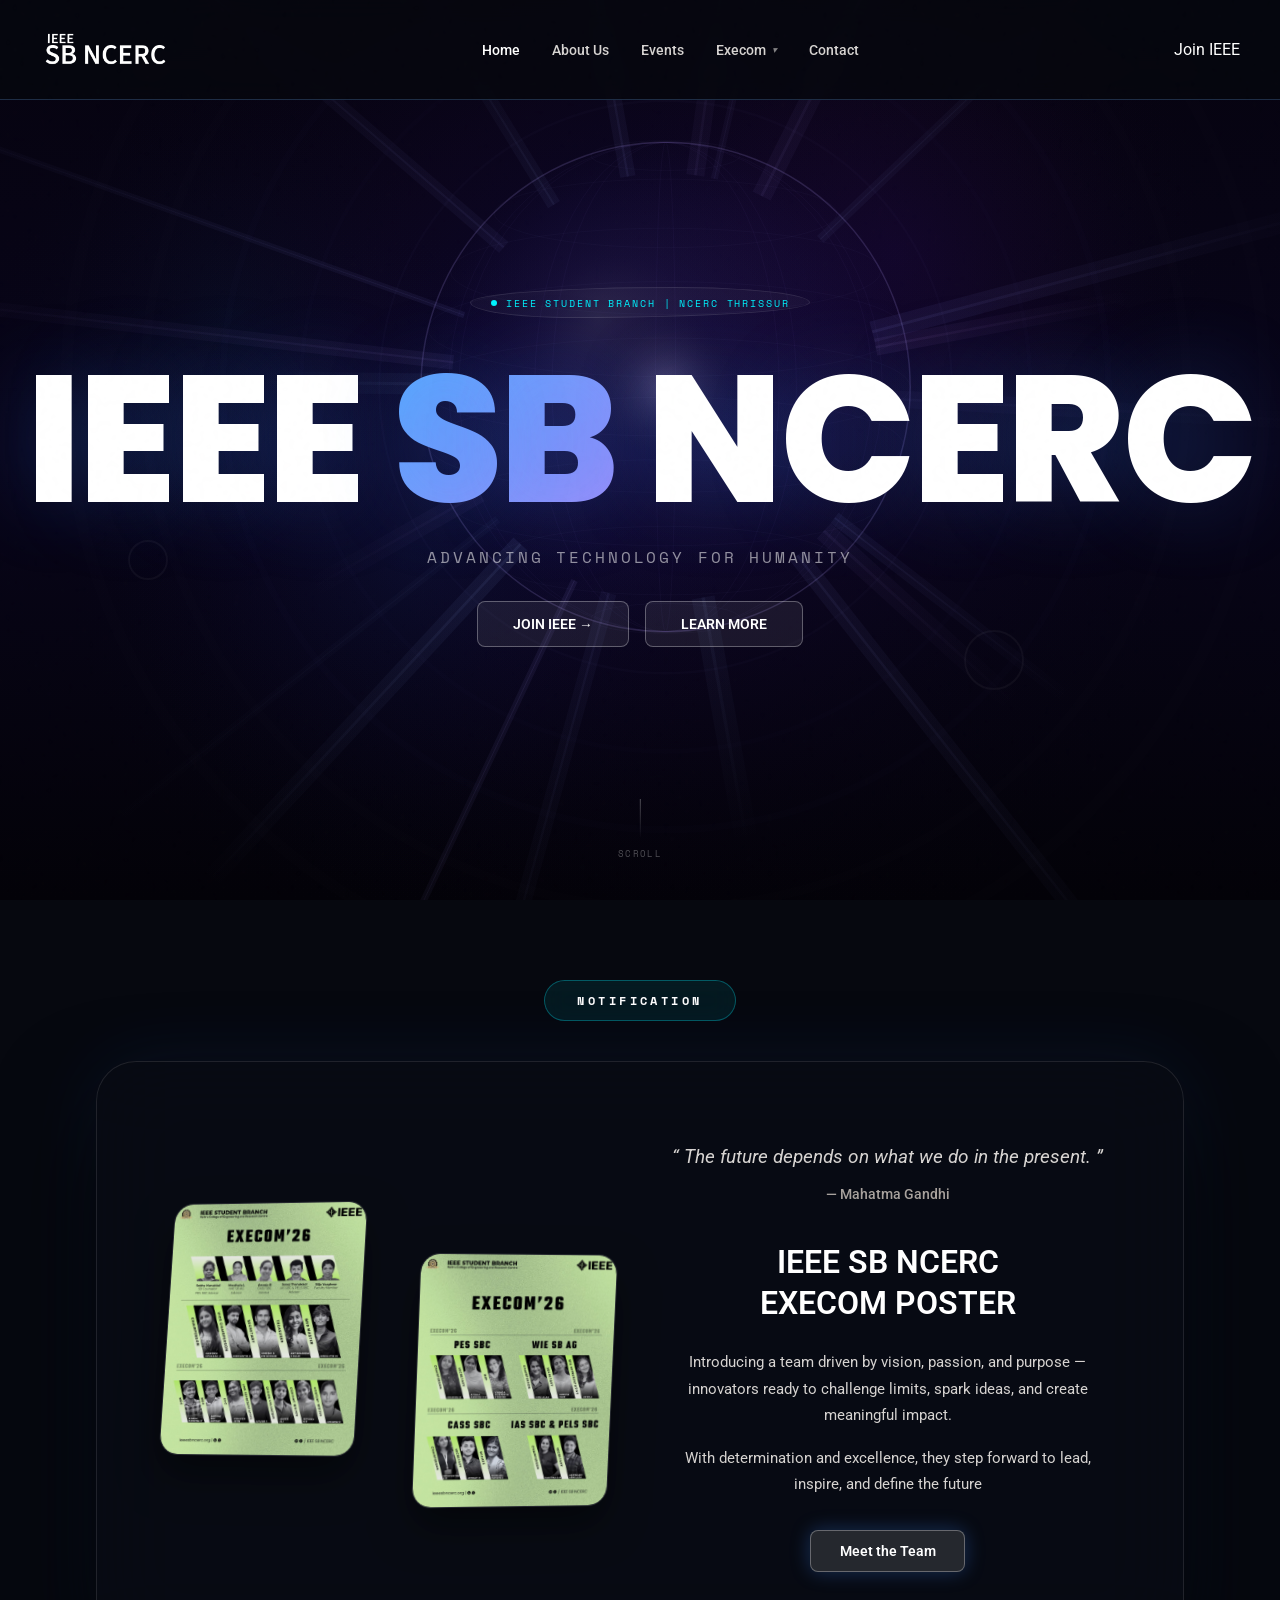
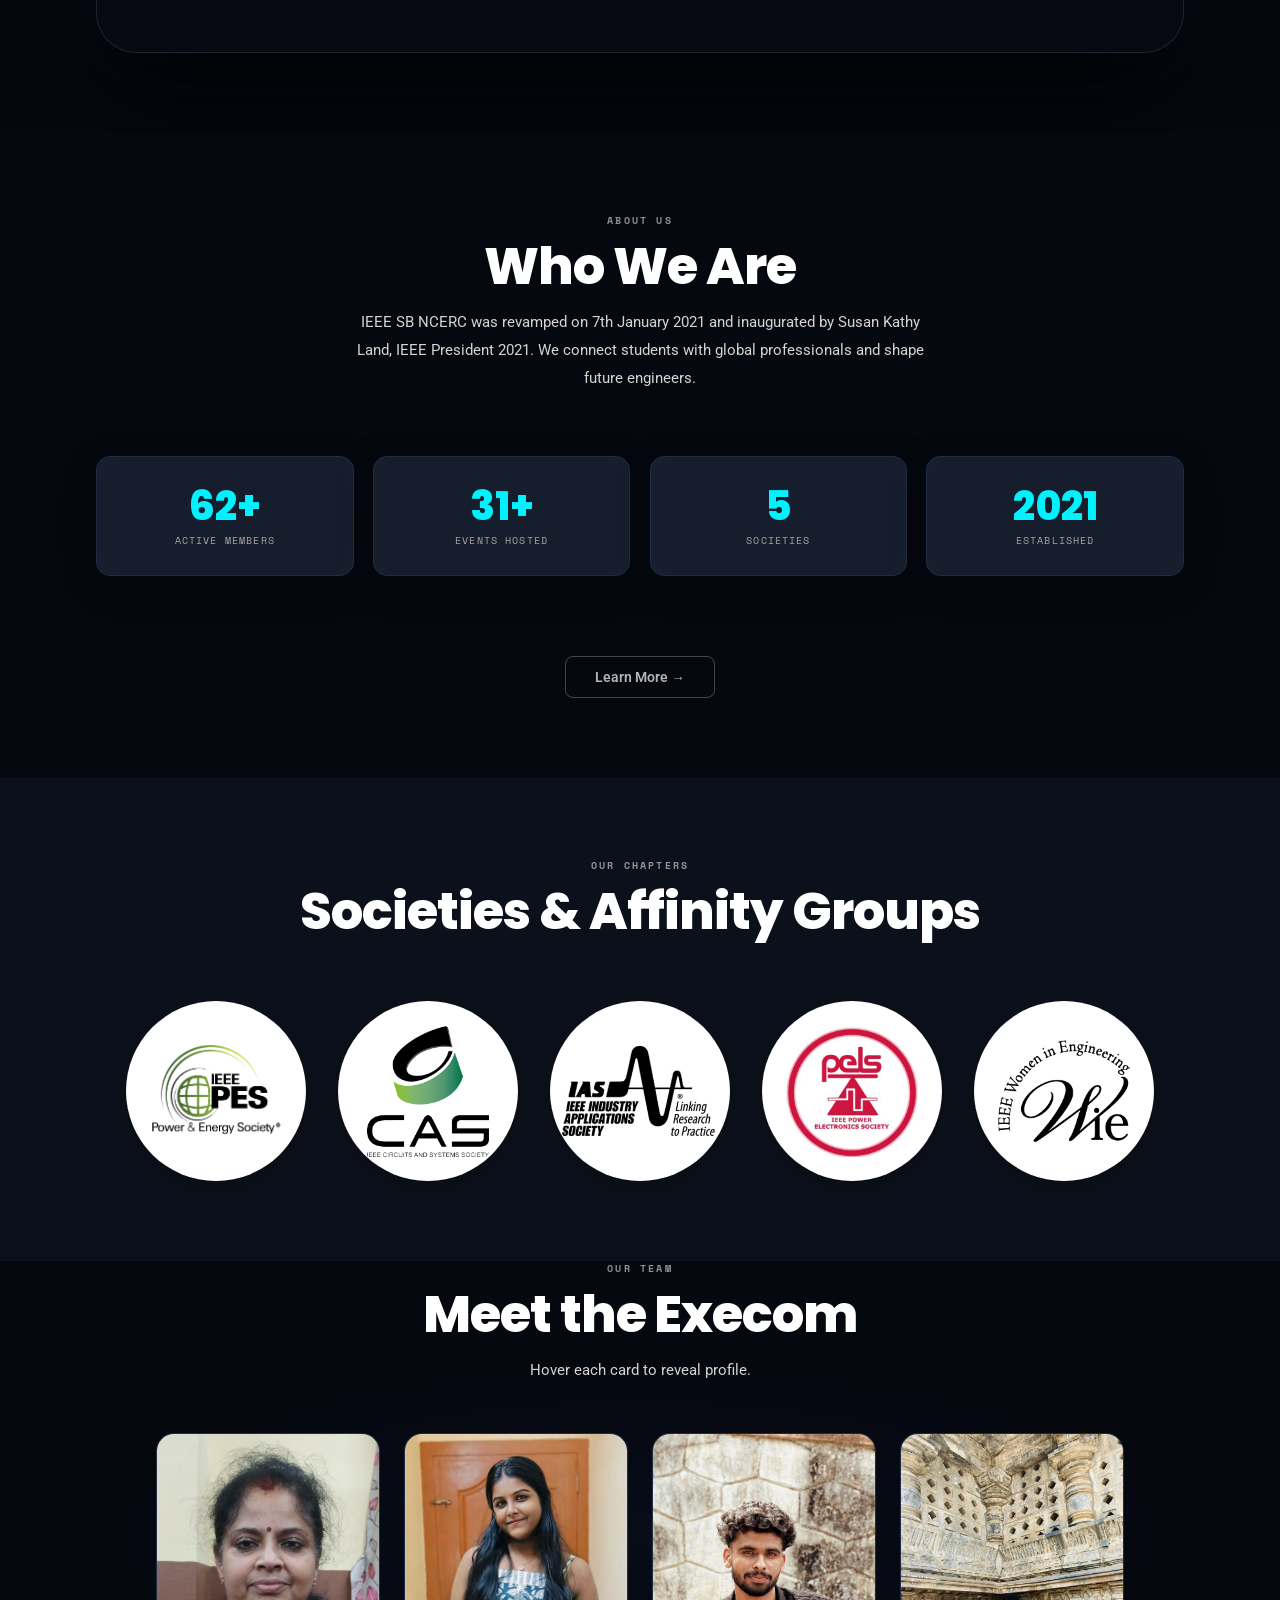
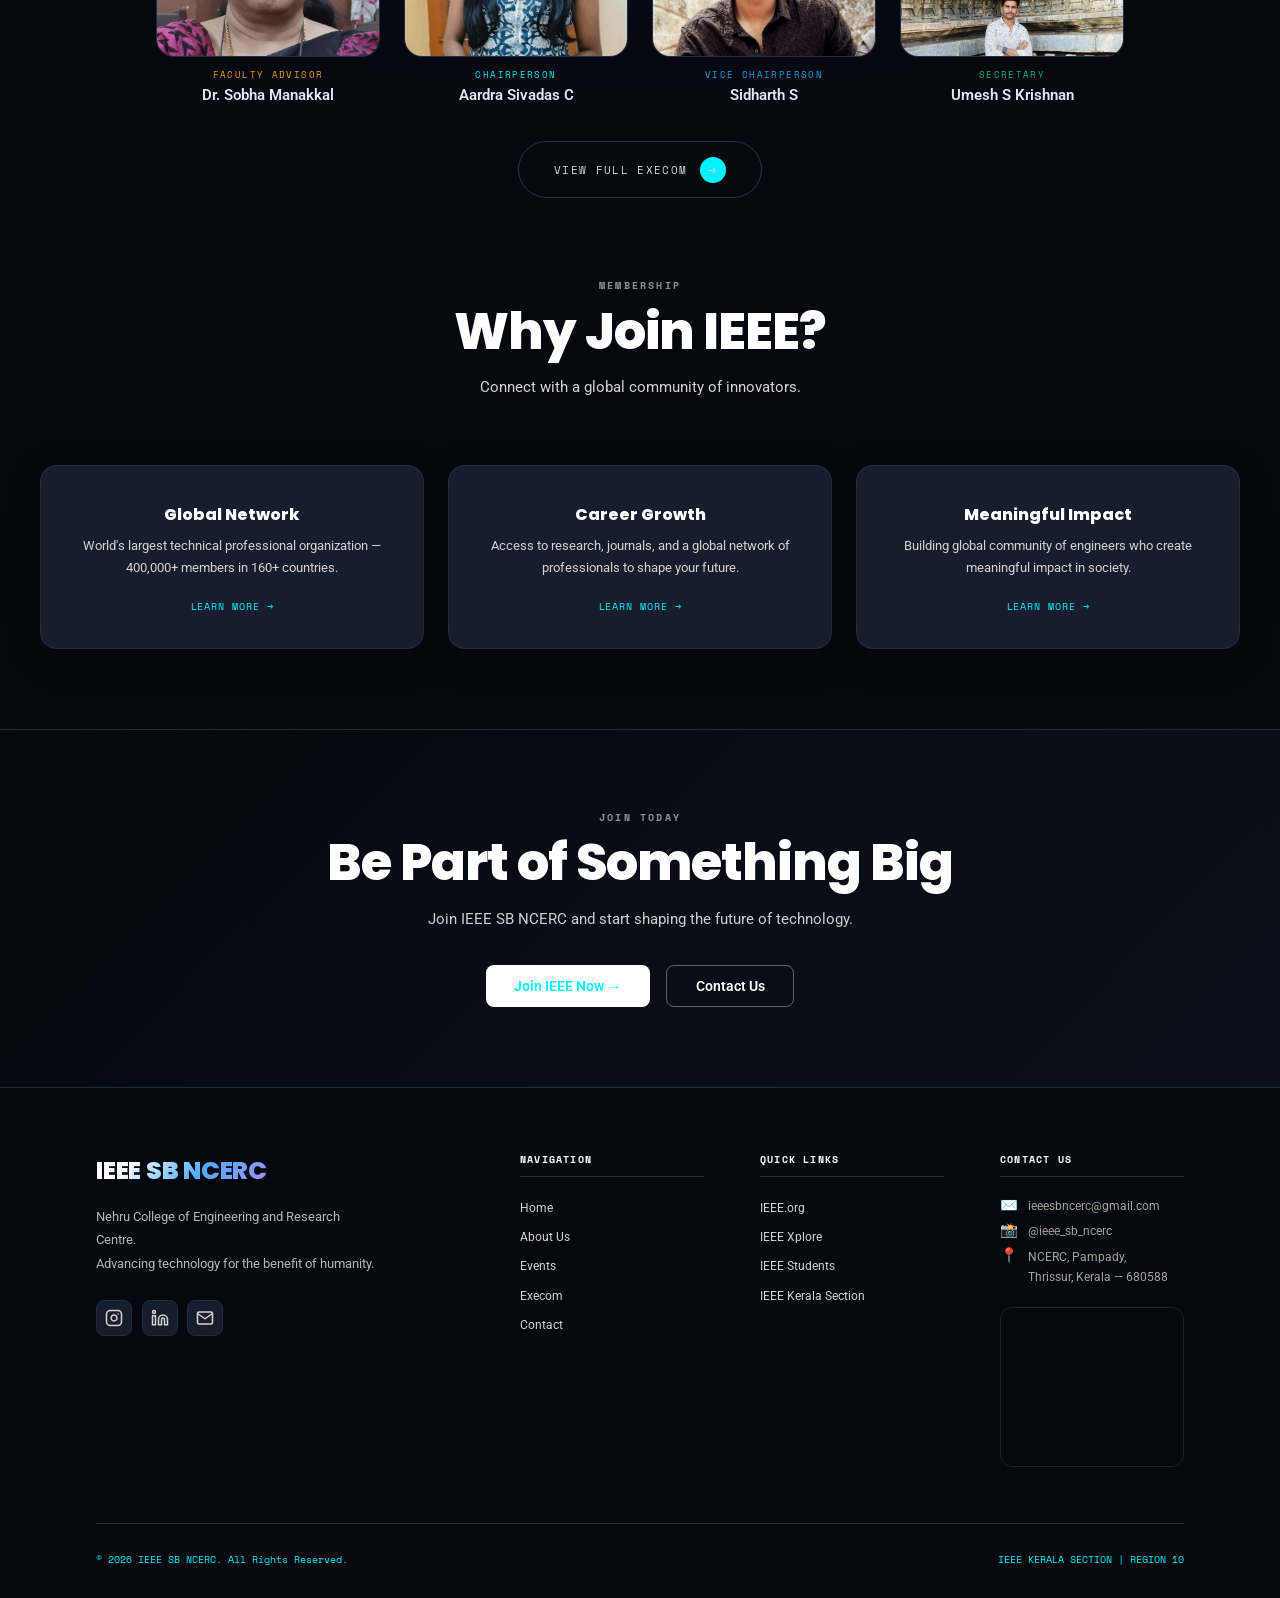
==== index.html @ 56ddaae1 "Add map to all page footers; increase hero title size on mobile" ====
<!DOCTYPE html>
<html lang="en">
<head>
  <meta charset="UTF-8"/>
  <meta name="viewport" content="width=device-width, initial-scale=1.0"/>
  <title>IEEE SB NCERC</title>
  <link rel="stylesheet" href="css/style.css"/>
  <style>
    #page-loader { display:none !important; }
    .mobile-menu { display:none; flex-direction:column; }
    .mobile-menu.open { display:flex !important; }


    .hero-main-title { font-family:var(--display); font-weight:800; font-size:clamp(6rem,14vw,12rem); line-height:1; color:#fff; letter-spacing:-0.02em; margin:0; text-shadow:0 0 80px rgba(59,130,246,0.25); white-space: nowrap; }
    .hero-main-title .sb-highlight { background:linear-gradient(135deg,#4facfe,#a78bfa); -webkit-background-clip:text; -webkit-text-fill-color:transparent; background-clip:text; }
    .hero-tagline { font-family:var(--mono); font-size:clamp(0.7rem,2vw,1rem); letter-spacing:0.18em; text-transform:uppercase; color:rgba(255,255,255,0.55); margin-top:1rem; }
    .hero-cta { display:flex; gap:1rem; margin-top:2rem; flex-wrap:wrap; justify-content:center; }
    .btn-hero-box { font-family:var(--sans); font-size:0.85rem; font-weight:600; padding:0.85rem 2.2rem; border-radius:8px; border:1.5px solid rgba(255,255,255,0.3); background:rgba(255,255,255,0.07); color:#fff; cursor:pointer; transition:all 0.25s; backdrop-filter:blur(8px); text-decoration:none; display:inline-flex; align-items:center; gap:0.5rem; }
    .btn-hero-box:hover { background:rgba(255,255,255,0.15); border-color:rgba(255,255,255,0.6); transform:translateY(-2px); box-shadow:0 8px 25px rgba(0,0,0,0.3); }
    .btn-hero-box.primary { border-color:rgba(59,130,246,0.5); background:rgba(59,130,246,0.12); }
    .btn-hero-box.primary:hover { background:rgba(59,130,246,0.25); border-color:rgba(59,130,246,0.8); }

    /* NEWS TICKER */
    .news-ticker-wrap { background:rgba(6,8,15,0.97); border-top:1px solid var(--border); border-bottom:1px solid var(--border); overflow:hidden; position:relative; z-index:10; }
    .news-ticker-inner { display:flex; align-items:stretch; }
    .news-label { flex-shrink:0; background:var(--accent); color:#fff; font-family:var(--mono); font-size:0.6rem; font-weight:700; letter-spacing:0.15em; text-transform:uppercase; padding:0.7rem 1.2rem; display:flex; align-items:center; gap:0.4rem; white-space:nowrap; z-index:2; }
    .news-label-dot { width:6px; height:6px; background:#fff; border-radius:50%; animation:blinkDot 1s infinite; }
    @keyframes blinkDot { 0%,100%{opacity:1} 50%{opacity:0.2} }
    .news-track-wrap { flex:1; overflow:hidden; position:relative; }
    .news-track-wrap::before,.news-track-wrap::after { content:''; position:absolute; top:0; bottom:0; width:60px; z-index:2; pointer-events:none; }
    .news-track-wrap::before { left:0; background:linear-gradient(to right,rgba(6,8,15,0.97),transparent); }
    .news-track-wrap::after  { right:0; background:linear-gradient(to left,rgba(6,8,15,0.97),transparent); }
    .news-track { display:flex; white-space:nowrap; animation:newsTicker 28s linear infinite; }
    .news-track:hover { animation-play-state:paused; }
    @keyframes newsTicker { 0%{transform:translateX(0)} 100%{transform:translateX(-50%)} }
    .news-item { display:inline-flex; align-items:center; gap:0.6rem; padding:0.65rem 2.5rem; font-family:var(--mono); font-size:0.68rem; letter-spacing:0.1em; color:var(--text2); white-space:nowrap; cursor:default; transition:color 0.2s; }
    .news-item:hover { color:#fff; }
    .news-item .ni-dot { width:6px; height:6px; border-radius:50%; flex-shrink:0; }
    .news-sep { color:var(--accent); padding:0 1.5rem; font-size:0.8rem; }

    /* ABOUT STATS ONLY */
    .home-wrap { max-width:1200px; margin:0 auto; text-align:center; }
    .home-wrap .section-label { justify-content:center; }
    .home-wrap .section-label::before { display:none; }
    .home-wrap .section-sub { margin:0 auto 1rem; }

    .about-stat-grid { display:grid; grid-template-columns:repeat(4,1fr); gap:1.2rem; margin-top:2.5rem; }
    .about-stat { padding:1.8rem 1.2rem; background:var(--surface); border:1px solid var(--border); border-radius:14px; text-align:center; transition:all 0.35s cubic-bezier(.34,1.56,.64,1); position:relative; overflow:hidden; }
    .about-stat::before { content:''; position:absolute; inset:0; background:radial-gradient(circle at 50% 50%,rgba(59,130,246,0.1),transparent 70%); opacity:0; transition:opacity 0.3s; }
    .about-stat:hover::before { opacity:1; }
    .about-stat:hover { transform:translateY(-6px); border-color:rgba(96,165,250,0.5); box-shadow:0 12px 35px rgba(59,130,246,0.15); }
    .about-stat .num { font-family:var(--display); font-weight:800; font-size:2.5rem; color:var(--accent); display:block; line-height:1; }
    .about-stat .lbl { font-family:var(--mono); font-size:0.6rem; letter-spacing:0.12em; text-transform:uppercase; color:var(--muted); margin-top:0.4rem; display:block; }
    .about-stat:hover .num { color:#4facfe; }

    /* ── MEMBER CARD GRID (From team.html) ── */
    .member-grid-4 {
      display: grid;
      grid-template-columns: repeat(4, 1fr);
      gap: 1.5rem;
      max-width: 1000px;
      margin: 3rem auto 2rem;
      padding: 0 1rem;
    }
    .member-card {
      display: flex;
      flex-direction: column;
      align-items: center;
      text-align: center;
      cursor: pointer;
      transition: transform 0.3s ease;
    }
    .member-card:hover { transform: translateY(-6px); }
    .member-photo {
      width: 100%;
      aspect-ratio: 1 / 1;
      overflow: hidden;
      border-radius: 18px;
      border: 1px solid var(--border);
      background: var(--surface);
      transition: border-color 0.3s, box-shadow 0.3s;
    }
    .member-card:hover .member-photo {
      border-color: rgba(59,130,246,0.5);
      box-shadow: 0 8px 30px rgba(59,130,246,0.12);
    }
    .member-photo img {
      width: 100%;
      height: 100%;
      object-fit: cover;
      object-position: center top;
      display: block;
      transition: transform 0.5s ease, filter 0.4s;
      filter: grayscale(10%);
    }
    .member-card:hover .member-photo img {
      transform: scale(1.06);
      filter: grayscale(0%);
    }
    .member-info {
      padding: 0.7rem 0.2rem 0.3rem;
      width: 100%;
    }
    .member-role {
      font-family: var(--mono);
      font-size: 0.58rem;
      text-transform: uppercase;
      letter-spacing: 0.15em;
      color: var(--accent);
      display: block;
      margin-bottom: 0.3rem;
    }
    .member-name {
      font-family: var(--sans);
      font-weight: 600;
      font-size: 0.92rem;
      color: #e2e8f0;
      margin: 0;
      line-height: 1.3;
    }

    /* EXECOM VIEW MORE */
    .btn-view-execom{display:inline-flex;align-items:center;gap:.8rem;font-family:var(--mono);font-size:.7rem;letter-spacing:.12em;text-transform:uppercase;padding:.9rem 2.2rem;background:transparent;color:var(--text2);border:1.5px solid var(--border2);border-radius:50px;transition:all .3s;text-decoration:none;}
    .btn-view-execom:hover{border-color:var(--accent);color:var(--text);background:rgba(59,130,246,.05);}
    .btn-arrow{width:26px;height:26px;border-radius:50%;background:var(--accent);display:flex;align-items:center;justify-content:center;font-size:.82rem;transition:transform .3s;}
    .btn-view-execom:hover .btn-arrow{transform:translateX(4px);}

    /* WHY JOIN */
    .why-section{padding:5rem 2rem;background:var(--bg);}
    .why-grid{display:grid;grid-template-columns:repeat(3,1fr);gap:1.5rem;margin-top:2.5rem;}
    .why-card{position:relative;padding:2.2rem 1.8rem;border-radius:16px;border:1px solid var(--border);background:var(--surface);cursor:pointer;overflow:hidden;text-align:center;transition:all .35s cubic-bezier(.34,1.56,.64,1);text-decoration:none;display:flex;flex-direction:column;align-items:center;}
    .why-card:hover{transform:translateY(-8px);border-color:var(--accent);box-shadow:0 20px 50px rgba(0,0,0,.3);}
    .why-icon{font-size:2.6rem;margin-bottom:1rem;display:block;}
    .why-title{font-family:var(--display);font-weight:800;font-size:1rem;color:var(--text);margin-bottom:.5rem;}
    .why-desc{font-size:.8rem;color:var(--text2);line-height:1.75;}
    .why-arrow{margin-top:1.2rem;font-family:var(--mono);font-size:.6rem;letter-spacing:.1em;text-transform:uppercase;color:var(--accent);display:flex;align-items:center;gap:.4rem;transition:gap .2s;}
    .why-card:hover .why-arrow{gap:.8rem;}

    /* FOOTER CONTACT */
    .footer-contact-row { display:flex; align-items:center; gap:0.6rem; font-size:0.78rem; color:var(--muted); margin-bottom:0.5rem; }
    .footer-contact-row a { color:var(--muted); text-decoration:none; transition:color 0.2s; }
    .footer-contact-row a:hover { color:var(--accent); }
    .footer-contact-icon { font-size:0.9rem; flex-shrink:0; }

    /* MOBILE */
    @media(max-width:1100px){ .member-grid-4{grid-template-columns:repeat(4,1fr);} .why-grid{grid-template-columns:1fr 1fr;} .about-stat-grid{grid-template-columns:repeat(2,1fr);} }
    @media(max-width:768px){
      .about-stat-grid{grid-template-columns:1fr 1fr !important;gap:0.8rem !important;}
      .about-stat .num{font-size:2rem !important;}
      .member-grid-4{grid-template-columns:repeat(2,1fr) !important;gap:.8rem !important;}
      .execom-home-section{padding:3rem 1rem !important;}
      .why-grid{grid-template-columns:1fr !important;}
      .why-section{padding:3rem 1rem !important;}
      .section{padding:3rem 1rem !important;}
      .societies-wrapper{grid-template-columns:repeat(2,1fr) !important;gap:0.8rem !important;}
      .hero-inner{width:100% !important; padding-left:1rem !important; padding-right:1rem !important;}
      .hero-main-title{font-size:22vw !important; white-space: nowrap !important; line-height:1 !important; letter-spacing:-0.03em !important;}
      .hero-tagline{font-size:clamp(0.9rem,4vw,1.2rem) !important; letter-spacing:0.15em !important; margin-top:1.5rem !important; text-align:center !important;}
      .hero-cta{flex-direction:row !important; flex-wrap:wrap !important; justify-content:center !important; width:100% !important; gap:1rem !important;}
      .btn-hero-box{width:auto !important; max-width:none !important; flex:1 1 140px; justify-content:center !important;}
      .footer-top{grid-template-columns:1fr !important;gap:2rem !important;}
    }
    @media(max-width:480px){ .about-stat .num{font-size:1.8rem !important;} .section-title{font-size:1.6rem !important;} .society-abbr-big{font-size:1.6rem !important;} }

    /* STUNNING NOTIFICATION ANIMATIONS */
    @keyframes notification-glow {
      0%, 100% {
        box-shadow: 0 0 15px rgba(0, 242, 254, 0.2);
        border-color: rgba(0, 242, 254, 0.3);
        transform: scale(1);
      }
      50% {
        box-shadow: 0 0 35px rgba(0, 242, 254, 0.5), 0 0 50px rgba(6, 182, 212, 0.3);
        border-color: rgba(0, 242, 254, 0.8);
        transform: scale(1.03);
      }
    }
    .stunning-notification-badge {
      display: inline-flex;
      align-items: center;
      gap: 0.8rem;
      padding: 0.7rem 2rem;
      background: rgba(0, 242, 254, 0.08);
      backdrop-filter: blur(12px);
      -webkit-backdrop-filter: blur(12px);
      border: 1px solid rgba(0, 242, 254, 0.3);
      border-radius: 50px;
      font-family: var(--mono);
      font-size: 0.72rem;
      font-weight: 700;
      letter-spacing: 0.3em;
      text-transform: uppercase;
      color: #fff;
      margin-bottom: 2.5rem;
      position: relative;
      cursor: default;
    }
    .live-dot {
      width: 10px;
      height: 10px;
      background: var(--accent);
      border-radius: 50%;
      box-shadow: 0 0 15px var(--accent);
      position: relative;
    }
    .live-dot::after {
      content: '';
      position: absolute;
      inset: -5px;
      border-radius: 50%;
      border: 1.5px solid var(--accent);
    }
    @keyframes pulse-ring {
      0% { transform: scale(0.5); opacity: 1; }
      100% { transform: scale(3); opacity: 0; }
    }
  </style>
</head>
<body id="home-body">
<div id="page-content" class="page-transition-fade">

<div class="light-leak leak-1"></div>
<div class="light-leak leak-2"></div>

<nav id="navbar">
  <a href="index.html" class="nav-brand">
    <img src="./images/ieee-logo.png" onerror="this.style.display='none';this.nextElementSibling.style.display='flex';" class="nav-logo-img" alt="IEEE SB NCERC"/>
    <span style="display:none;align-items:center;gap:0.6rem;"><div class="nav-brand-dot"></div>IEEE SB NCERC</span>
  </a>
  <ul class="nav-links">
    <li><a href="index.html" class="active">Home</a></li>
    <li><a href="about.html">About Us</a></li>
    <li><a href="events.html">Events</a></li>
    <li class="dropdown">
      <a href="team.html" class="dropbtn">Execom <i>▾</i></a>
      <ul class="dropdown-content">
        <li><a href="team.html">Present (2026)</a></li>
        <li><a href="past-execom.html">Past (2025)</a></li>
      </ul>
    </li>
    <li><a href="contact.html">Contact</a></li>
  </ul>
  <a href="https://bit.ly/IEEEMEMBERSHIP2026" target="_blank" class="btn-join-nav">Join IEEE</a>
  <div class="hamburger"><span></span><span></span><span></span></div>
</nav>
<div class="mobile-menu">
  <a href="index.html" class="active">Home</a>
  <a href="about.html">About Us</a>
  <a href="events.html">Events</a>
  <div class="mobile-execom-toggle" id="mobileExecomToggle">
    <span>Execom</span>
    <span class="mobile-execom-arrow">▾</span>
  </div>
  <div class="mobile-execom-sub" id="mobileExecomSub">
    <a href="team.html">Present (2026)</a>
    <a href="past-execom.html">Past (2025)</a>
  </div>
  <a href="contact.html">Contact</a>
</div>
<div class="mobile-backdrop"></div>

<!-- HERO -->
<section id="hero">
  <canvas id="hero-canvas"></canvas>
  
  <!-- Floating Wonderland Decorations -->
  <div class="hero-decoration ring" style="top: 60%; left: 10%; animation-delay: -2s;"></div>
  <div class="hero-decoration ring" style="top: 70%; right: 20%; animation-delay: -1s; width: 60px; height: 60px;"></div>

  <div class="hero-inner">
    <div class="hero-badge reveal-stagger">
      <div class="hero-badge-dot"></div>IEEE Student Branch | NCERC Thrissur
    </div>
    <h1 class="hero-main-title reveal-stagger" style="transition-delay: 0.1s;">IEEE <span class="sb-highlight">SB</span> NCERC</h1>
    <p class="hero-tagline reveal-stagger" style="transition-delay: 0.2s;">Advancing Technology for Humanity</p>
    <div class="hero-cta reveal-stagger" style="transition-delay: 0.3s;">
      <a href="https://bit.ly/IEEEMEMBERSHIP2026" target="_blank" class="btn-hero-box magnetic">JOIN IEEE →</a>
      <a href="about.html" class="btn-hero-box magnetic">LEARN MORE</a>
    </div>
  </div>
  <div class="hero-scroll"><div class="scroll-line"></div>SCROLL</div>
</section>



<!-- EXECOM 2026 STUNNING NOTIFICATION BOX -->
<section id="announcement-section" class="section section-dark">
  <div class="intro-glow"></div>
  <div class="home-wrap">
    
    <div style="display:flex; justify-content:center; width:100%;">
      <div class="stunning-notification-badge reveal-scale">
        <span>Notification</span>
      </div>
    </div>
    <div class="stunning-box glass-card-wonder reveal-scale">
      <div class="box-grid">
        <div class="box-posters reveal-stagger">
          <div class="poster-stack">
            <div class="poster-card p1">
              <img src="images/execom1.jpeg" alt="Core EXECOM 2026" loading="eager" decoding="async">
            </div>
            <div class="poster-card p2">
              <img src="images/execom2.jpeg" alt="Societies EXECOM 2026" loading="eager" decoding="async">
            </div>
          </div>
        </div>
        
        <div class="box-content reveal-stagger">
          <div class="quote-area">
            <p class="quote-txt">“ The future depends on what we do in the present. ”</p>
            <p class="quote-by">— Mahatma Gandhi</p>
          </div>
          <div class="text-area">
            <h2 class="box-title">IEEE SB NCERC <br><span>EXECOM POSTER</span></h2>
            <p class="box-p">Introducing a team driven by vision, passion, and purpose — innovators ready to challenge limits, spark ideas, and create meaningful impact.</p>
            <p class="box-p" style="margin-top: 1rem;">With determination and excellence, they step forward to lead, inspire, and define the future</p>
          </div>
          <div style="margin-top: 2rem;">
            <a href="team.html" class="btn btn-primary magnetic">Meet the Team</a>
          </div>
        </div>
      </div>
    </div>

  </div>
</section>

<!-- ABOUT — stats only -->
<section class="section section-dark">
  <div class="home-wrap">
    <div class="section-label reveal-stagger">About Us</div>
    <h2 class="section-title reveal-stagger">Who We Are</h2>
    <p class="section-sub reveal-stagger">IEEE SB NCERC was revamped on 7th January 2021 and inaugurated by Susan Kathy Land, IEEE President 2021. We connect students with global professionals and shape future engineers.</p>
    
    <!-- Asymmetric Statistics Grid -->
    <div class="about-stat-grid reveal-stagger" style="margin-top: 4rem;">
      <div class="about-stat glass-card-wonder"><span class="num" data-count="100" data-suffix="+">0</span><span class="lbl">Active Members</span></div>
      <div class="about-stat glass-card-wonder offset-y-md"><span class="num" data-count="50" data-suffix="+">0</span><span class="lbl">Events Hosted</span></div>
      <div class="about-stat glass-card-wonder"><span class="num" data-count="5">0</span><span class="lbl">Societies</span></div>
      <div class="about-stat glass-card-wonder offset-y-md"><span class="num">2021</span><span class="lbl">Established</span></div>
    </div>
    <div style="margin-top:5rem;" class="reveal-stagger"><a href="about.html" class="btn btn-outline">Learn More →</a></div>
  </div>
</section>

<!-- SOCIETIES -->
<section class="section section-mid">
  <div class="home-wrap">
    <div class="section-label reveal-stagger">Our Chapters</div>
    <h2 class="section-title reveal-stagger">Societies &amp; Affinity Groups</h2>
    
    <!-- Circular Society Showcase -->
    <div class="societies-circle-grid reveal-stagger" style="margin-top:4rem;">
      <div class="society-circle-item magnetic">
        <div class="society-circle-card" onclick="transitToEvents(event, 'pes')">
          <img src="./images/ieee-pes-logo.png" alt="PES Logo" class="society-circle-img" loading="eager">
        </div>
      </div>
      <div class="society-circle-item magnetic">
        <div class="society-circle-card" onclick="transitToEvents(event, 'cass')">
          <img src="./images/CAS-Logo-Color.png" alt="CASS Logo" class="society-circle-img" loading="eager">
        </div>
      </div>
      <div class="society-circle-item magnetic">
        <div class="society-circle-card" onclick="transitToEvents(event, 'ias')">
          <img src="images/ias -new-logo.jpeg" alt="IAS Logo" class="society-circle-img" style="filter: invert(1); mix-blend-mode: multiply; transform: scale(1.2);" loading="eager">
        </div>
      </div>
      <div class="society-circle-item magnetic">
        <div class="society-circle-card" onclick="transitToEvents(event, 'pels')">
          <img src="./images/pels-logo.jpeg" alt="PELS Logo" class="society-circle-img">
        </div>
      </div>
      <div class="society-circle-item magnetic">
        <div class="society-circle-card" onclick="transitToEvents(event, 'wie')">
          <img src="./images/WIE_K_logo_72.png" alt="WIE Logo" class="society-circle-img">
        </div>
      </div>
    </div>
  </div>
</section>

<!-- ✅ NO STATS SECTION (200+/50+/10+ removed) -->

<!-- EXECOM -->
<div class="execom-home-section">
  <div class="home-wrap">
    <div class="section-label">Our Team</div>
    <h2 class="section-title">Meet the Execom</h2>
    <p class="section-sub" style="margin-bottom:0;">Hover each card to reveal profile.</p>
    <div class="member-grid-4 reveal-scale">
      <div class="member-card">
        <div class="member-photo"><img src="images/past-2025/Shobha Mam.jpg" alt="Dr. Sobha Manakkal" loading="eager" decoding="async"></div>
        <div class="member-info"><span class="member-role" style="color:var(--gold);">Faculty Advisor</span><p class="member-name">Dr. Sobha Manakkal</p></div>
      </div>
      <div class="member-card">
        <div class="member-photo"><img src="images/AARDRA SIVADAS C.jpg" alt="Aardra Sivadas C" loading="eager" decoding="async"></div>
        <div class="member-info"><span class="member-role" style="color:#00f2fe;">Chairperson</span><p class="member-name">Aardra Sivadas C</p></div>
      </div>
      <div class="member-card">
        <div class="member-photo"><img src="images/sidtharth.jpeg" alt="Sidharth S" loading="eager" decoding="async"></div>
        <div class="member-info"><span class="member-role" style="color:#0ea5e9;">Vice Chairperson</span><p class="member-name">Sidharth S</p></div>
      </div>
      <div class="member-card">
        <div class="member-photo"><img src="images/UMESH S KRISHNAN.jpg" alt="Umesh S Krishnan" loading="eager" decoding="async"></div>
        <div class="member-info"><span class="member-role" style="color:#10b981;">Secretary</span><p class="member-name">Umesh S Krishnan</p></div>
      </div>
    </div>
    <div class="execom-view-more">
      <a href="team.html" class="btn-view-execom magnetic">View Full Execom <span class="btn-arrow">→</span></a>
    </div>
  </div>
</div>

<!-- WHY JOIN -->
<div class="why-section">
  <div class="home-wrap">
    <div class="section-label reveal-stagger">Membership</div>
    <h2 class="section-title reveal-stagger">Why Join IEEE?</h2>
    <p class="section-sub reveal-stagger">Connect with a global community of innovators.</p>
    
    <div class="why-grid reveal-stagger" style="margin-top:4rem; grid-template-columns: repeat(3, 1fr);">
      <a href="about.html#why" class="why-card glass-card-wonder"><div class="why-title">Global Network</div><div class="why-desc">World's largest technical professional organization — 400,000+ members in 160+ countries.</div><div class="why-arrow">Learn More <span>→</span></div></a>
      <a href="about.html#mission" class="why-card glass-card-wonder offset-y-md"><div class="why-title">Career Growth</div><div class="why-desc">Access to research, journals, and a global network of professionals to shape your future.</div><div class="why-arrow">Learn More <span>→</span></div></a>
      <a href="about.html#vision" class="why-card glass-card-wonder"><div class="why-title">Meaningful Impact</div><div class="why-desc">Building global community of engineers who create meaningful impact in society.</div><div class="why-arrow">Learn More <span>→</span></div></a>
    </div>
  </div>
</div>

<!-- CTA -->
<section class="section" style="background:linear-gradient(135deg, #06080f 0%, #0c101a 100%); border-top:1px solid var(--border); text-align:center;">
  <div class="home-wrap">
    <div class="section-label" style="color:rgba(255,255,255,.7);justify-content:center;">Join Today</div>
    <h2 class="section-title" style="color:#fff;">Be Part of Something Big</h2>
    <p class="section-sub" style="color:rgba(255,255,255,.8);">Join IEEE SB NCERC and start shaping the future of technology.</p>
    <div style="display:flex;gap:1rem;justify-content:center;flex-wrap:wrap;margin-top:2rem;">
      <a href="https://bit.ly/IEEEMEMBERSHIP2026" target="_blank" class="btn-join-primary">Join IEEE Now →</a>
      <a href="contact.html" class="btn-join-outline">Contact Us</a>
    </div>
  </div>
</section>

<!-- FOOTER -->
<footer>
  <div class="footer-inner">
    <div class="footer-top">
      <div>
        <div class="footer-brand">IEEE <span>SB</span> NCERC</div>
        <p class="footer-tagline">Nehru College of Engineering and Research Centre.<br>Advancing technology for the benefit of humanity.</p>
        <div class="footer-social">
          <a href="https://www.instagram.com/ieee_sb_ncerc?igsh=YThnZ294OHE1N3Fs" target="_blank" class="social-btn" aria-label="Instagram">
            <svg width="18" height="18" viewBox="0 0 24 24" fill="none" stroke="currentColor" stroke-width="2" stroke-linecap="round" stroke-linejoin="round"><rect x="2" y="2" width="20" height="20" rx="5" ry="5"></rect><path d="M16 11.37A4 4 0 1 1 12.63 8 4 4 0 0 1 16 11.37z"></path><line x1="17.5" y1="6.5" x2="17.51" y2="6.5"></line></svg>
          </a>
          <a href="https://www.linkedin.com/in/ieee-student-branch-ncerc-702a60202?utm_source=share_via&amp;utm_content=profile&amp;utm_medium=member_android" target="_blank" class="social-btn" aria-label="LinkedIn">
            <svg width="18" height="18" viewBox="0 0 24 24" fill="none" stroke="currentColor" stroke-width="2" stroke-linecap="round" stroke-linejoin="round"><path d="M16 8a6 6 0 0 1 6 6v7h-4v-7a2 2 0 0 0-2-2 2 2 0 0 0-2 2v7h-4v-7a6 6 0 0 1 6-6z"></path><rect x="2" y="9" width="4" height="12"></rect><circle cx="4" cy="4" r="2"></circle></svg>
          </a>
          <a href="mailto:ieeesbncerc@gmail.com" class="social-btn" aria-label="Email">
            <svg width="18" height="18" viewBox="0 0 24 24" fill="none" stroke="currentColor" stroke-width="2" stroke-linecap="round" stroke-linejoin="round"><path d="M4 4h16c1.1 0 2 .9 2 2v12c0 1.1-.9 2-2 2H4c-1.1 0-2-.9-2-2V6c0-1.1.9-2 2-2z"></path><polyline points="22,6 12,13 2,6"></polyline></svg>
          </a>
        </div>
      </div>
      <div class="footer-col"><h4>Navigation</h4><ul>
        <li><a href="index.html">Home</a></li>
        <li><a href="about.html">About Us</a></li>
        <li><a href="events.html">Events</a></li>
        <li><a href="team.html">Execom</a></li>
        <li><a href="contact.html">Contact</a></li>
      </ul></div>
      <div class="footer-col"><h4>Quick Links</h4><ul>
        <li><a href="https://ieee.org" target="_blank">IEEE.org</a></li>
        <li><a href="https://ieeexplore.ieee.org" target="_blank">IEEE Xplore</a></li>
        <li><a href="https://students.ieee.org" target="_blank">IEEE Students</a></li>
        <li><a href="https://ieeekerala.org" target="_blank">IEEE Kerala Section</a></li>
      </ul></div>
      <div class="footer-col">
        <h4>Contact Us</h4>
        <div class="footer-contact-row"><span class="footer-contact-icon">✉️</span><a href="mailto:ieeesbncerc@gmail.com">ieeesbncerc@gmail.com</a></div>
        <div class="footer-contact-row"><span class="footer-contact-icon">📸</span><a href="https://www.instagram.com/ieee_sb_ncerc?igsh=YThnZ294OHE1N3Fs" target="_blank">@ieee_sb_ncerc</a></div>
        <div class="footer-contact-row" style="align-items:flex-start;">
          <span class="footer-contact-icon">📍</span>
          <span style="font-size:0.75rem;line-height:1.7;color:var(--muted);">NCERC, Pampady,<br>Thrissur, Kerala — 680588</span>
        </div>
        <div style="margin-top: 1.2rem; width: 100%; height: 160px; border-radius: 12px; overflow: hidden; border: 1px solid rgba(255,255,255,0.1);">
          <iframe src="https://www.google.com/maps/embed?pb=!1m18!1m12!1m3!1d15682.482025143896!2d76.3862217!3d10.7424683!2m3!1f0!2f0!3f0!3m2!1i1024!2i768!4f13.1!3m3!1m2!1s0x3ba7c64bb7291a13%3A0xeab49dc0b6910636!2sNehru%20College%20of%20Engineering%20and%20Research%20Centre%20(NCERC)!5e0!3m2!1sen!2sin!4v1700688380000!5m2!1sen!2sin" width="100%" height="100%" style="border:0; filter: invert(90%) hue-rotate(180deg) brightness(85%);" allowfullscreen="" loading="eager" referrerpolicy="no-referrer-when-downgrade"></iframe>
        </div>
      </div>
    </div>
    <div class="footer-bottom">
      <span>© 2026 IEEE SB NCERC. All Rights Reserved.</span>
      <span>IEEE KERALA SECTION | REGION 10</span>
    </div>
  </div>
</footer>

</div> <!-- end page-content -->
<script src="js/hero-animation.js"></script>
<script src="js/script.js"></script>
<script>
  function transitToEvents(event, society) {
    const card = event.currentTarget;
    const content = document.getElementById('page-content');
    
    // Performant Lift and Glow
    card.classList.add('society-card-active', society);
    content.classList.add('active');
    
    setTimeout(() => {
      window.location.href = 'events.html?tab=' + society;
    }, 350);
  }
</script>
</body>
</html>
---- css/style.css ----
/* ============================================
   IEEE SB NCERC — Full Site Animated
   Dark premium theme — animations everywhere
   ============================================ */
@import url('https://fonts.googleapis.com/css2?family=Poppins:wght@400;600;700;800&family=Roboto:wght@300;400;500;700&family=Space+Mono:wght@400;700&display=swap');

:root {
  --bg:      #06080f;
  --bg2:     #0c101a;
  --bg3:     #121826;
  --surface: #161e2e;
  --border:  #1e2d45;
  --border2: #253550;
  --accent:  #00f2fe; /* Neon Cyan */
  --accent2: #4facfe;
  --gold:    #f59e0b;
  --green:   #10b981;
  --red:     #ef4444;
  --purple:  #ffffff; /* Pure White Glow */
  --cyan:    #00f2fe;
  --text:    #ffffff; 
  --text2:   #d6d3d1;
  --muted:   #a8a29e;
  --mono:    'Space Mono', monospace;
  --sans:    'Roboto', sans-serif;
  --display: 'Poppins', sans-serif;
  --radius:  12px;
  --nav-h:   66px;
  --ease-human: cubic-bezier(0.4, 0, 0.2, 1);
  --shadow:  0 4px 24px rgba(0,0,0,0.06);
  --shadow-lg: 0 12px 48px rgba(0,0,0,0.1);
}

*, *::before, *::after { box-sizing:border-box; margin:0; padding:0; }
html { scroll-behavior:smooth; }
body { background:var(--bg); color:var(--text); font-family:var(--sans); overflow-x:hidden;  }
a { text-decoration:none; color:inherit; }
img { display:block; max-width:100%; }
ul { list-style:none; }

/* Human touch: Subtle film grain texture & Atmospheric Light Leaks */
/* Optimized: Reduced filter complexity and disabled on mobile for performance */
body::after {
  content: "";
  position: fixed;
  inset: 0;
  width: 100%;
  height: 100%;
  background-image: url("data:image/svg+xml,%3Csvg viewBox='0 0 200 200' xmlns='http://www.w3.org/2000/svg'%3E%3Cfilter id='noiseFilter'%3E%3CfeTurbulence type='fractalNoise' baseFrequency='0.65' numOctaves='1' stitchTiles='stitch'/%3E%3C/filter%3E%3Crect width='100%25' height='100%25' filter='url(%23noiseFilter)'/%3E%3C/svg%3E");
  opacity: 0.01;
  pointer-events: none;
  z-index: 9999;
}
@media (max-width: 768px) {
  body::after { display: none; }
}

/* Atmospheric Glows (Wonderland Light Leaks) */
.light-leak {
  position: fixed;
  width: 60vw;
  height: 60vw;
  border-radius: 50%;
  filter: blur(120px);
  z-index: -1;
  pointer-events: none;
  opacity: 0.08;
  animation: floatLeak 20s infinite alternate;
}
.leak-1 { top: -20%; left: -10%; background: var(--accent); }
.leak-2 { bottom: -20%; right: -10%; background: var(--purple); animation-delay: -5s; }
@keyframes floatLeak {
  0% { transform: translate(0, 0) scale(1); }
  100% { transform: translate(10%, 10%) scale(1.1); }
}




/* Scrollbar */
::-webkit-scrollbar { width:4px; }
::-webkit-scrollbar-track { background:var(--bg); }
::-webkit-scrollbar-thumb { background:var(--accent2); border-radius:2px; }
::selection { background:var(--accent2); color:#fff; }

/* Page load animation */
.page-loader {
  position:fixed; inset:0; background:var(--bg); z-index:10000;
  display:flex; align-items:center; justify-content:center;
  transition:opacity 0.2s ease, visibility 0.2s;
}
.page-loader.hidden { opacity:0; visibility:hidden; pointer-events:none; }
.loader-text {
  font-family:var(--display); font-weight:800; font-size:2rem;
  color:#fff; letter-spacing:-0.03em;
}
.loader-text span { color:var(--accent); }
.loader-bar {
  position:absolute; bottom:0; left:0; height:3px;
  background:linear-gradient(90deg, var(--accent), var(--cyan));
  animation:loaderBar 1.2s ease forwards;
}
@keyframes loaderBar { from{width:0} to{width:100%} }

/* ── NAV ── */
#navbar {
  position:fixed; top:0; left:0; right:0; z-index:500;
  height:100px;
  display:flex; align-items:center; justify-content:space-between;
  padding:0 2.5rem;
  background:rgba(6,8,15,0.85);
  backdrop-filter:blur(12px); /* Reduced from 20px */
  -webkit-backdrop-filter:blur(12px);
  border-bottom:1px solid var(--border);
  transition:all 0.15s;
}
#navbar.scrolled { background:rgba(6,8,15,0.97); box-shadow:0 4px 30px rgba(0,0,0,0.5); height:80px; }
.nav-brand {
  font-family:var(--display); font-size:0.9rem; font-weight:800;
  color:#fff; letter-spacing:0.04em; display:flex; align-items:center; gap:0.6rem;
}
.nav-brand-dot { width:8px; height:8px; background:var(--accent); border-radius:50%; animation:pulse 2s infinite; flex-shrink:0; }
.nav-logo-img { height:85px; width:auto; max-width:100%; object-fit:contain; display:block; transition:height 0.15s; }
#navbar.scrolled .nav-logo-img { height:65px; }
@keyframes pulse { 0%,100%{opacity:1;transform:scale(1)} 50%{opacity:0.5;transform:scale(0.8)} }
.nav-links { display:flex; align-items:center; gap:2rem; }
.nav-links a {
  font-family:var(--sans); font-size:0.85rem; font-weight:500;
  color:var(--text2); position:relative; transition:color 0.2s; padding:0.2rem 0;
}
.nav-links a::after {
  content:''; position:absolute; bottom:-2px; left:0; width:0; height:2px;
  background:var(--accent); transition:width 0.3s;
}
.nav-links a:hover, .nav-links a.active { color:#fff; }
/* Asymmetric / Unique Layout Utilities */
.asymmetric-grid { display: grid; gap: 2rem; }
.offset-y-md { transform: translateY(30px); }
.offset-y-lg { transform: translateY(60px); }

.glass-card-wonder {
  background: rgba(255, 255, 255, 0.02);
  backdrop-filter: blur(16px);
  border: 1px solid rgba(255, 255, 255, 0.08);
  box-shadow: 
    0 10px 40px rgba(0,0,0,0.2),
    inset 0 0 20px rgba(255,255,255,0.02);
  transition: all 0.2s var(--ease-human);
  animation: gentleFloat 8s infinite ease-in-out;
}
.glass-card-wonder:hover {
  background: rgba(255, 255, 255, 0.04);
  border-color: rgba(0, 242, 254, 0.3);
  box-shadow: 
    0 20px 60px rgba(0, 242, 254, 0.15),
    inset 0 0 30px rgba(59,130,246,0.05);
  transform: translateY(-8px) !important;
  animation-play-state: paused;
}

@keyframes gentleFloat {
  0%, 100% { transform: translateY(0); }
  50% { transform: translateY(-10px); }
}


.reveal-stagger { opacity: 0; transform: translateY(40px); transition: all 0.4s var(--ease-human); }
.reveal-stagger.visible { opacity: 1; transform: translateY(0); }

.btn-join-nav:hover { background:var(--accent2); box-shadow:0 0 30px rgba(59,130,246,0.5); transform:translateY(-1px); }

/* ── DROPDOWN ── */
.nav-links li.dropdown { position:relative; }
.dropdown-content {
  display:none; position:absolute; top:100%; left:50%; transform:translateX(-50%);
  background:rgba(12,16,26,0.98); border:1px solid var(--border); border-radius:10px;
  min-width:180px; padding:0.6rem 0; z-index:1000; box-shadow:0 15px 40px rgba(0,0,0,0.6);
  backdrop-filter:blur(12px); margin-top:0.5rem;
}
.dropdown-content::before {
  content:''; position:absolute; top:-6px; left:50%; transform:translateX(-50%);
  border-left:6px solid transparent; border-right:6px solid transparent; border-bottom:6px solid var(--border);
}
.dropdown-content li { width:100%; }
.dropdown-content a {
  display:block; padding:0.7rem 1.2rem; font-size:0.78rem; font-weight:500;
  color:var(--text2) !important; transition:all 0.25s; border:none !important;
}
.dropdown-content a::after { display:none !important; }
.dropdown-content a:hover { background:rgba(255,255,255,0.06); color:#fff !important; padding-left:1.5rem; }
.dropdown:hover .dropdown-content { display:block; animation:navFadeUp 0.15s ease forwards; }
@keyframes navFadeUp { from{opacity:0;transform:translateX(-50%) translateY(10px)} to{opacity:1;transform:translateX(-50%) translateY(0)} }
.dropbtn { display:flex; align-items:center; gap:0.4rem; }
.dropbtn i { font-size:0.6rem; opacity:0.6; transition:transform 0.3s; }
.dropdown:hover .dropbtn i { transform:rotate(180deg); opacity:1; }
.hamburger { display:none; flex-direction:column; gap:5px; cursor:pointer; }
.hamburger span { display:block; width:22px; height:1.5px; background:var(--text2); transition:all 0.1s; }
.hamburger.open span:nth-child(1) { transform:translateY(6.5px) rotate(45deg); }
.hamburger.open span:nth-child(2) { opacity:0; }
.hamburger.open span:nth-child(3) { transform:translateY(-6.5px) rotate(-45deg); }
.mobile-menu {
  display:none;
  position:fixed;
  top:var(--nav-h);
  left:0;
  right:0;
  background:rgba(6,8,15,0.99);
  border-bottom:1px solid var(--border);
  padding:1.5rem 2rem 3rem;
  z-index:9999;
  flex-direction:column;
  gap:0;
  backdrop-filter:blur(24px);
  -webkit-backdrop-filter:blur(24px);
  max-height:calc(100vh - var(--nav-h));
  overflow-y:auto;
  -webkit-overflow-scrolling:touch;
  box-shadow:0 20px 60px rgba(0,0,0,0.8);
}
.mobile-menu.open { display:flex !important; }
.mobile-menu a {
  font-size:1rem;
  color:var(--text2);
  font-family:var(--sans);
  padding:1rem 0;
  border-bottom:1px solid var(--border);
  display:block;
  transition:color 0.2s, padding-left 0.2s;
}
.mobile-menu a:last-child { border-bottom:none; }
.mobile-menu a:hover, .mobile-menu a.active { color:#fff; padding-left:0.5rem; }

/* Mobile Execom Accordion */
.mobile-execom-toggle {
  font-size:1rem; color:var(--text2); font-family:var(--sans);
  padding:1rem 0; border-bottom:1px solid var(--border);
  display:flex; justify-content:space-between; align-items:center;
  cursor:pointer; transition:color 0.2s;
}
.mobile-execom-toggle:hover { color:#fff; }
.mobile-execom-toggle.open { color:#fff; }
.mobile-execom-arrow { font-size:0.75rem; transition:transform 0.1s; }
.mobile-execom-toggle.open .mobile-execom-arrow { transform:rotate(180deg); }
.mobile-execom-sub {
  display:none; flex-direction:column;
  background:rgba(255,255,255,0.03); border-bottom:1px solid var(--border);
}
.mobile-execom-sub.open { display:flex; }
.mobile-execom-sub a {
  padding:0.7rem 0 0.7rem 1.2rem !important; font-size:0.9rem !important;
  border-bottom:1px solid rgba(255,255,255,0.05) !important;
  color:var(--muted) !important;
}
.mobile-execom-sub a:last-child { border-bottom:none !important; }
.mobile-execom-sub a:hover { color:#fff !important; padding-left:1.6rem !important; }

/* Backdrop — blocks all page interaction when menu is open */
.mobile-backdrop {
  display:none;
  position:fixed;
  inset:0;
  top:var(--nav-h);
  background:rgba(0,0,0,0.6);
  z-index:9998;
  backdrop-filter:blur(4px);
  -webkit-backdrop-filter:blur(4px);
}
.mobile-backdrop.open { display:block; }

/* ── HERO ── */
#hero {
  min-height:100vh; display:flex; align-items:center; justify-content:center;
  position:relative; overflow:hidden; text-align:center;
  background:var(--bg);
}
#hero-canvas { position:absolute; inset:0; width:100%; height:100%; z-index:0; }
.hero-inner {
  position:relative; z-index:1;
  padding:calc(var(--nav-h) + 3rem) 2rem 5rem;
  display:flex; flex-direction:column; align-items:center;
}
.hero-badge {
  display:inline-flex; align-items:center; gap:0.6rem;
  background:rgba(255,255,255,0.03); border:1px solid rgba(255,255,255,0.1);
  padding:0.4rem 1.2rem; border-radius:100px;
  font-family:var(--mono); font-size:0.65rem; color:var(--accent);
  text-transform:uppercase; letter-spacing:0.18em;
  margin-bottom:2rem; animation:fadeDown 0.4s var(--ease-human) forwards;
}
.hero-badge-dot { width:6px; height:6px; background:var(--accent); border-radius:50%; animation:pulse 1.5s infinite; }
.hero-title {
  font-family:var(--display); font-weight:800;
  font-size:clamp(2.5rem, 6vw, 5.5rem);
  line-height:1.05; color:#fff; max-width:800px;
  text-shadow:0 0 80px rgba(59,130,246,0.25);
  letter-spacing:-0.04em; /* Tighter tracking for impact */
  animation:fadeUp 0.5s var(--ease-human) forwards; opacity:0; animation-delay:0.1s;
}
.hero-title .highlight {
  background: linear-gradient(135deg, #fff 0%, #d4d4d8 40%, #4facfe 70%, #a78bfa 100%);
  -webkit-background-clip: text;
  -webkit-text-fill-color: transparent;
  background-clip: text;
}
.hero-sub {
  font-size:clamp(0.95rem, 1.8vw, 1.15rem); color:var(--text2);
  max-width:620px; line-height:1.75; margin-bottom:2.5rem;
  letter-spacing:0.03em; /* More breathable subtext */
  animation:fadeUp 0.9s var(--ease-human) forwards; opacity:0; animation-delay:0.2s;
}
.hero-cta {
  display:flex; gap:1rem; margin-top:2.5rem; flex-wrap:wrap; justify-content:center;
  animation:fadeUp 0.9s ease forwards; opacity:0; animation-delay:0.3s;
}
.btn-hero-primary {
  font-family:var(--sans); font-size:0.85rem; font-weight:600;
  padding:0.85rem 2.2rem; background:var(--accent); color:#fff;
  border-radius:8px; border:none; cursor:pointer; transition:all 0.25s;
  box-shadow:0 0 30px rgba(59,130,246,0.35);
}
.btn-hero-primary:hover { background:var(--accent2); transform:translateY(-2px); box-shadow:0 0 50px rgba(59,130,246,0.5); }
.btn-hero-outline {
  font-family:var(--sans); font-size:0.85rem; font-weight:600;
  padding:0.85rem 2.2rem; background:rgba(255,255,255,0.05); color:#fff;
  border-radius:8px; border:1.5px solid rgba(255,255,255,0.2); cursor:pointer; transition:all 0.25s;
  backdrop-filter:blur(4px); /* Reduced from 8px */
  -webkit-backdrop-filter:blur(4px);
}
.btn-hero-outline:hover { background:rgba(255,255,255,0.12); border-color:rgba(255,255,255,0.5); }
.hero-scroll {
  position:absolute; bottom:2.5rem; left:50%; transform:translateX(-50%);
  display:flex; flex-direction:column; align-items:center; gap:0.5rem;
  font-family:var(--mono); font-size:0.58rem; letter-spacing:0.15em;
  color:rgba(255,255,255,0.3); z-index:1; animation:bounce 2s infinite;
}
/* Floating Decorations for Hero */
.hero-decoration {
  position: absolute;
  pointer-events: none;
  z-index: 1;
  opacity: 0.4;
  animation: floatDecoration 6s infinite ease-in-out;
}
.hero-decoration.dot { width: 12px; height: 12px; background: var(--accent); border-radius: 50%; }
.hero-decoration.ring { width: 40px; height: 40px; border: 2px solid rgba(255,255,255,0.1); border-radius: 50%; }

@keyframes floatDecoration {
  0%, 100% { transform: translate(0, 0); }
  50% { transform: translate(10px, -20px); }
}

.scroll-line { width:1px; height:40px; background:linear-gradient(to bottom, rgba(255,255,255,0.3), transparent); }

.hero-badge {
  border-radius: 60% 40% 70% 30% / 50% 50% 50% 50%; /* Organic pebble shape */
}
.section-label {
  letter-spacing: 0.25em;
  text-transform: uppercase;
  font-weight: 700;
  color: var(--accent);
}
.reveal { opacity:0; transform:translateY(32px); transition:opacity 0.7s ease, transform 0.7s ease; }
.reveal.visible { opacity:1; transform:translateY(0); }
.reveal-left { opacity:0; transform:translateX(-40px); transition:opacity 0.7s ease, transform 0.7s ease; }
.reveal-left.visible { opacity:1; transform:translateX(0); }
.reveal-right { opacity:0; transform:translateX(40px); transition:opacity 0.7s ease, transform 0.7s ease; }
.reveal-right.visible { opacity:1; transform:translateX(0); }
.reveal-scale { opacity:0; transform:scale(0.9); transition:opacity 0.6s ease, transform 0.6s ease; }
.reveal-scale.visible { opacity:1; transform:scale(1); }
@keyframes fadeUp { from{opacity:0;transform:translateY(24px)} to{opacity:1;transform:translateY(0)} }
@keyframes fadeDown { from{opacity:0;transform:translateY(-16px)} to{opacity:1;transform:translateY(0)} }

/* ── SECTION STYLES ── */
.section { padding:7rem 2.5rem; position:relative; z-index:1; }
.section-dark { background:var(--bg); }
.section-mid { background:var(--bg2); }
.section-surface { background:var(--bg3); }
.section-label {
  font-family:var(--mono); font-size:0.62rem; letter-spacing:0.22em;
  text-transform:uppercase; color:var(--accent); margin-bottom:0.8rem;
  display:flex; align-items:center; gap:0.8rem;
}
.section-label::before { content:''; width:28px; height:2px; background:var(--accent); border-radius:2px; }
.section-title {
  font-family:var(--display); font-weight:800;
  font-size:clamp(2rem, 4.5vw, 3.2rem); line-height:1;
  letter-spacing:-0.02em; color:var(--text); margin-bottom:1rem;
}
.section-sub { font-size:0.95rem; color:var(--text2); line-height:1.85; max-width:580px; }
.section-center { text-align:center; }
.section-center .section-label { justify-content:center; }
.section-center .section-label::before { display:none; }
.section-center .section-sub { margin:0 auto; }

/* ── CIRCULAR SOCIETY SHOWCASE ── */
.societies-circle-grid {
  display: flex;
  justify-content: center;
  align-items: center;
  flex-wrap: wrap;
  gap: 2rem;
  max-width: 1200px;
  margin: 4rem auto 0;
}
.society-circle-item {
  display: flex;
  flex-direction: column;
  align-items: center;
  gap: 1rem;
}
.society-circle-card {
  width: 180px;
  height: 180px;
  background: #fff;
  border-radius: 50%;
  display: flex;
  align-items: center;
  justify-content: center;
  padding: 1rem;
  box-shadow: 0 10px 30px rgba(0,0,0,0.15);
  transition: all 0.4s var(--ease-human);
  border: 1px solid rgba(255,255,255,0.1);
  cursor: pointer;
  overflow: hidden;
}
.society-circle-card:hover {
  transform: scale(1.1) translateY(-10px);
  box-shadow: 0 20px 50px rgba(59,130,246,0.3);
  border-color: var(--accent);
}
.society-circle-card {
  cursor: pointer;
}
.society-circle-img {
  max-width: 90%;
  max-height: 90%;
  object-fit: contain;
  transition: transform 0.4s;
}
.society-circle-card:hover .society-circle-img {
  transform: scale(1.05);
}

@media (max-width: 768px) {
  .society-circle-card {
    width: 150px;
    height: 150px;
    padding: 1rem;
  }
}

/* CUSTOM CURSOR REMOVED */

/* ── SCROLL PROGRESS ── */
#scroll-progress {
  position: fixed; top: 0; left: 0; width: 0%; height: 3px;
  background: linear-gradient(90deg, var(--accent), var(--accent2));
  z-index: 10000; transition: width 0.1s;
}

/* ── BACK TO TOP ── */
#back-to-top {
  position: fixed; bottom: 2rem; right: 2rem;
  width: 50px; height: 50px; background: var(--surface);
  border: 1px solid var(--border); border-radius: 50%;
  display: flex; align-items: center; justify-content: center;
  color: var(--text); cursor: pointer; opacity: 0; visibility: hidden;
  transition: all 0.3s var(--ease-human); z-index: 499;
  transform: translateY(20px);
}
#back-to-top.visible { opacity: 1; visibility: visible; transform: translateY(0); }
#back-to-top:hover { background: var(--accent); color: #fff; transform: translateY(-5px); box-shadow: 0 10px 30px rgba(0, 242, 254, 0.3); }

/* ── MAGNETIC UTILITY ── */
.magnetic { display: inline-block; transition: transform 0.3s cubic-bezier(0.23, 1, 0.32, 1); }

/* ── REFINED REVEAL ANIMATIONS ── */
.reveal, .reveal-left, .reveal-right, .reveal-scale {
  transition-duration: 0.4s !important;
  transition-timing-function: cubic-bezier(0.16, 1, 0.3, 1) !important;
}

/* ── EXECOM CARDS ── */
.execom-grid {
  max-width:1200px; margin:3rem auto 0;
  display:grid; grid-template-columns:repeat(auto-fill, minmax(200px,1fr));
  gap:1.5rem;
}
.execom-card {
  position:relative; border-radius:16px; overflow:hidden;
  background:var(--surface); border:1px solid var(--border);
  transition:all 0.4s cubic-bezier(.34,1.56,.64,1);
  cursor:pointer;
}
.execom-card:hover, .execom-card.active {
  transform:translateY(-8px);
  box-shadow:0 20px 60px rgba(0,0,0,0.4), 0 0 40px rgba(59,130,246,0.1);
  border-color:var(--accent2);
}
.execom-photo {
  width:100%; aspect-ratio:1; overflow:hidden; position:relative;
  background:linear-gradient(135deg, var(--bg3), var(--surface));
}
.execom-photo img { width:100%; height:100%; object-fit:cover; transition:transform 0.5s; }
.execom-card:hover .execom-photo img, .execom-card.active .execom-photo img { transform:scale(1.08); }
.execom-placeholder {
  width:100%; height:100%; display:flex; align-items:center; justify-content:center;
  font-family:var(--display); font-weight:800; font-size:3rem;
  background:linear-gradient(135deg, var(--bg3), var(--surface));
}
.execom-number {
  position:absolute; top:0.8rem; right:0.8rem;
  font-family:var(--mono); font-size:0.55rem; letter-spacing:0.1em;
  color:rgba(255,255,255,0.4); background:rgba(0,0,0,0.5);
  padding:0.2rem 0.5rem; border-radius:50px;
  backdrop-filter:blur(8px);
}
.execom-shine {
  position:absolute; inset:0; background:linear-gradient(135deg, transparent 40%, rgba(255,255,255,0.04) 50%, transparent 60%);
  transform:translateX(-100%); transition:transform 0.6s;
}
.execom-card:hover .execom-shine, .execom-card.active .execom-shine { transform:translateX(100%); }
.execom-info { padding:1.2rem; }
.execom-role {
  font-family:var(--mono); font-size:0.56rem; letter-spacing:0.14em;
  text-transform:uppercase; margin-bottom:0.3rem;
}
.execom-name { font-family:var(--display); font-weight:700; font-size:0.95rem; color:var(--text); }
.execom-dept { font-size:0.72rem; color:var(--muted); margin-top:0.2rem; font-family:var(--mono); }
.execom-marquee {
  font-family:var(--mono); font-size:0.52rem; letter-spacing:0.08em;
  color:var(--muted); margin-top:0.5rem; overflow:hidden; white-space:nowrap;
}
.execom-marquee-inner { display:inline-block; animation:marquee 8s linear infinite; }
@keyframes marquee { from{transform:translateX(0)} to{transform:translateX(-50%)} }
.team-section-label {
  font-family:var(--mono); font-size:0.65rem; letter-spacing:0.14em;
  text-transform:uppercase; color:var(--muted); margin:3rem 0 1rem;
  padding:0.6rem 0; border-bottom:1px solid var(--border);
  display:flex; align-items:center; gap:0.6rem;
}
.team-section-label span { color:var(--accent); }

/* ── TICKER ── */
.ticker {
  border-top:1px solid var(--border); border-bottom:1px solid var(--border);
  background:var(--bg2); overflow:hidden; padding:0.75rem 0; z-index:1; position:relative;
}
.ticker-track { display:flex; white-space:nowrap; animation:ticker 35s linear infinite; }
.ticker-track:hover { animation-play-state:paused; }
.ticker-item {
  font-family:var(--mono); font-size:0.65rem; letter-spacing:0.15em;
  text-transform:uppercase; color:var(--text2); padding:0 2.5rem;
  display:inline-flex; align-items:center;
}
.ticker-item::after { content:'//'; color:var(--accent); margin-left:2.5rem; }
@keyframes ticker { 0%{transform:translateX(0)} 100%{transform:translateX(-50%)} }

/* ── EVENTS ── */
.events-grid { display:grid; grid-template-columns:repeat(auto-fill, minmax(320px,1fr)); gap:1.5rem; margin-top:3rem; }
.event-card {
  background:var(--surface); border:1px solid var(--border);
  border-radius:16px; overflow:hidden;
  transition:all 0.35s cubic-bezier(.34,1.56,.64,1);
}
.event-card:hover { transform:translateY(-6px); box-shadow:var(--shadow-lg); border-color:var(--accent2); }
.event-card-img { height:200px; overflow:hidden; display:flex; align-items:center; justify-content:center; position:relative; }
.event-card-img img { width:100%; height:100%; object-fit:cover; transition:transform 0.5s; }
.event-card:hover .event-card-img img { transform:scale(1.08); }
.event-card-body { padding:1.6rem; }
.event-tag {
  font-family:var(--mono); font-size:0.56rem; letter-spacing:0.14em;
  text-transform:uppercase; padding:0.22rem 0.7rem; border-radius:50px;
  display:inline-block; margin-bottom:0.8rem; border:1px solid;
}
.event-title { font-family:var(--display); font-weight:700; font-size:1.05rem; margin-bottom:0.5rem; color:var(--text); }
.event-desc { font-size:0.82rem; color:var(--text2); line-height:1.7; margin-bottom:0.8rem; }
.event-meta { font-family:var(--mono); font-size:0.6rem; color:var(--muted); display:flex; gap:1rem; flex-wrap:wrap; }

/* ── EVENTS LIST (events page) ── */
.events-list { margin-top:2.5rem; display:flex; flex-direction:column; gap:1rem; }
.events-list-item {
  display:grid; grid-template-columns:100px 1fr auto;
  gap:2rem; align-items:start; padding:1.8rem;
  background:var(--surface); border:1px solid var(--border); border-radius:12px;
  transition:all 0.3s;
}
.events-list-item:hover { border-color:var(--accent2); transform:translateX(4px); box-shadow:var(--shadow); }
.event-date-block { background:var(--bg3); border:1px solid var(--border); padding:1rem; text-align:center; border-radius:10px; }
.event-date-block .day { font-family:var(--display); font-weight:800; font-size:2rem; color:var(--accent); line-height:1; }
.event-date-block .month { font-family:var(--mono); font-size:0.58rem; letter-spacing:0.1em; text-transform:uppercase; color:var(--muted); }
.event-list-title { font-family:var(--display); font-weight:700; font-size:1.1rem; color:var(--text); margin-bottom:0.4rem; }
.event-list-desc { font-size:0.84rem; color:var(--text2); line-height:1.7; margin-bottom:0.6rem; }
.event-list-tags { display:flex; gap:0.5rem; flex-wrap:wrap; }

/* ── STATS ── */
.stats-section {
  padding:6rem 2.5rem; position:relative; overflow:hidden;
  background:var(--bg2);
}
.stats-section::before {
  content:''; position:absolute; inset:0;
  background:radial-gradient(ellipse 80% 80% at 50% 50%, rgba(59,130,246,0.06) 0%, transparent 70%);
}
.stats-grid {
  max-width:900px; margin:0 auto; position:relative; z-index:1;
  display:grid; grid-template-columns:repeat(3,1fr); gap:2rem; text-align:center;
}
.stat-item { display:flex; flex-direction:column; gap:0.4rem; align-items:center; }
.stat-num {
  font-family:var(--display); font-weight:800; font-size:4rem; line-height:1;
  background:linear-gradient(135deg, #4facfe, #a78bfa);
  -webkit-background-clip:text; -webkit-text-fill-color:transparent; background-clip:text;
}
.stat-label { font-family:var(--mono); font-size:0.65rem; letter-spacing:0.18em; text-transform:uppercase; color:var(--muted); }

/* ── PAGE HERO (inner pages) ── */
.page-hero {
  padding:calc(var(--nav-h) + 4rem) 2.5rem 4rem;
  position:relative; overflow:hidden;
  background:var(--bg2); border-bottom:1px solid var(--border);
}
.page-hero-bg {
  position:absolute; inset:0; z-index:0;
  background:radial-gradient(ellipse 60% 80% at 30% 50%, rgba(59,130,246,0.08) 0%, transparent 70%);
}
.page-hero-grid {
  position:absolute; inset:0; z-index:0;
  background-image: linear-gradient(rgba(255,255,255,0.02) 1px, transparent 1px), linear-gradient(90deg, rgba(255,255,255,0.02) 1px, transparent 1px);
  background-size:50px 50px;
}
.page-hero-content { position:relative; z-index:1; }
.page-hero .breadcrumb { font-family:var(--mono); font-size:0.62rem; letter-spacing:0.1em; text-transform:uppercase; color:var(--muted); margin-bottom:1.5rem; }
.page-hero .breadcrumb a { color:var(--accent); }
.page-hero .breadcrumb span { margin:0 0.5rem; }
.page-hero h1 { font-family:var(--display); font-weight:800; font-size:clamp(2.5rem, 6vw, 5rem); line-height:0.95; letter-spacing:-0.02em; color:var(--text); margin-bottom:1rem; }
.page-hero p { font-size:0.95rem; color:var(--text2); line-height:1.8; max-width:520px; }

/* ── ABOUT ── */
.about-grid { display:grid; grid-template-columns:1fr 1fr; gap:5rem; align-items:center; margin-top:3.5rem; }
.about-text p { font-size:0.95rem; line-height:1.95; color:var(--text2); margin-bottom:1.2rem; }
.about-text p strong { color:var(--text); }
.about-card { background:var(--surface); border:1px solid var(--border); padding:2.2rem; border-radius:16px; position:relative; overflow:hidden; }
.about-card::before { content:''; position:absolute; top:0; left:0; right:0; height:3px; background:linear-gradient(90deg, var(--accent), var(--cyan)); }
.about-card-glow { position:absolute; top:-40%; left:-40%; width:80%; height:80%; background:radial-gradient(circle, rgba(59,130,246,0.06), transparent 70%); pointer-events:none; }
.about-stat-grid { display:grid; grid-template-columns:1fr 1fr; gap:1.2rem; }
.about-stat { padding:1.3rem; background:var(--bg2); border:1px solid var(--border); border-radius:10px; transition:all 0.25s; }
.about-stat:hover { border-color:var(--accent2); transform:translateY(-2px); }
.about-stat .num { font-family:var(--display); font-weight:800; font-size:2rem; color:var(--accent); }
.about-stat .lbl { font-family:var(--mono); font-size:0.58rem; letter-spacing:0.1em; text-transform:uppercase; color:var(--muted); margin-top:0.2rem; }
.about-founded { margin-top:1.5rem; padding-top:1.5rem; border-top:1px solid var(--border); font-family:var(--mono); font-size:0.68rem; color:var(--text2); line-height:2.4; }
.about-founded span { color:var(--accent); }

/* ── GALLERY ── */
.gallery-masonry { columns:3; gap:1.2rem; margin-top:2.5rem; }
.gallery-item { break-inside:avoid; margin-bottom:1.2rem; position:relative; overflow:hidden; border-radius:12px; cursor:pointer; border:1px solid var(--border); }
.gallery-item img { width:100%; display:block; transition:transform 0.5s; }
.gallery-item:hover img { transform:scale(1.06); }
.gallery-overlay { position:absolute; inset:0; background:rgba(59,130,246,0.15); opacity:0; transition:opacity 0.3s; display:flex; align-items:center; justify-content:center; }
.gallery-item:hover .gallery-overlay { opacity:1; }
.gallery-overlay span { font-family:var(--mono); font-size:0.65rem; color:#fff; background:rgba(0,0,0,0.6); padding:0.4rem 1rem; border-radius:50px; }
.gallery-filters { display:flex; gap:0.6rem; flex-wrap:wrap; margin-bottom:2rem; }
.filter-btn { font-family:var(--mono); font-size:0.62rem; letter-spacing:0.08em; text-transform:uppercase; padding:0.45rem 1.1rem; cursor:pointer; background:var(--surface); border:1px solid var(--border); color:var(--text2); border-radius:50px; transition:all 0.2s; }
.filter-btn:hover, .filter-btn.active { background:var(--accent); color:#fff; border-color:var(--accent); }
.lightbox { display:none; position:fixed; inset:0; z-index:9000; background:rgba(0,0,0,0.97); align-items:center; justify-content:center; }
.lightbox.open { display:flex; }
.lightbox img { max-width:88vw; max-height:84vh; border-radius:10px; box-shadow:0 0 80px rgba(59,130,246,0.2); }
.lightbox-close { position:absolute; top:2rem; right:2rem; font-family:var(--mono); font-size:0.7rem; color:var(--text2); cursor:pointer; }
.lightbox-close:hover { color:var(--accent); }

/* ── CONTACT ── */
.contact-grid { display:grid; grid-template-columns:1fr 1.5fr; gap:4rem; margin-top:3.5rem; }
.contact-info-item { display:flex; gap:1rem; align-items:flex-start; padding:1.5rem 0; border-bottom:1px solid var(--border); }
.contact-icon { width:38px; height:38px; flex-shrink:0; background:rgba(59,130,246,0.1); border:1px solid rgba(59,130,246,0.25); border-radius:10px; display:flex; align-items:center; justify-content:center; font-size:0.7rem; color:var(--accent); }
.contact-info-item h4 { font-family:var(--mono); font-size:0.6rem; letter-spacing:0.1em; text-transform:uppercase; color:var(--muted); margin-bottom:0.3rem; }
.contact-info-item p { font-size:0.88rem; color:var(--text2); line-height:1.6; }
.contact-info-item a { color:var(--accent); }
.contact-form { background:var(--surface); border:1px solid var(--border); padding:2.5rem; border-radius:16px; position:relative; overflow:hidden; }
.contact-form::before { content:''; position:absolute; top:0; left:0; right:0; height:3px; background:linear-gradient(90deg, var(--accent), var(--cyan)); }
.form-row { display:grid; grid-template-columns:1fr 1fr; gap:1rem; }
.form-group { margin-bottom:1.2rem; }
.form-group label { display:block; font-family:var(--mono); font-size:0.6rem; letter-spacing:0.1em; text-transform:uppercase; color:var(--text2); margin-bottom:0.5rem; }
.form-group input, .form-group textarea, .form-group select { width:100%; background:var(--bg2); border:1.5px solid var(--border); color:var(--text); font-family:var(--sans); font-size:0.88rem; padding:0.8rem 1rem; border-radius:8px; outline:none; transition:border-color 0.2s, box-shadow 0.2s; resize:vertical; }
.form-group input:focus, .form-group textarea:focus, .form-group select:focus { border-color:var(--accent); box-shadow:0 0 0 3px rgba(59,130,246,0.1); }
.form-group textarea { min-height:120px; }

/* ── BUTTONS ── */
.btn { display:inline-flex; align-items:center; gap:0.5rem; font-family:var(--sans); font-size:0.85rem; font-weight:600; padding:0.75rem 1.8rem; cursor:pointer; border:none; transition:all 0.25s; border-radius:8px; }
.btn-primary { background:var(--accent); color:#fff; box-shadow:0 0 20px rgba(59,130,246,0.3); }
.btn-primary:hover { background:var(--accent2); transform:translateY(-1px); box-shadow:0 0 30px rgba(59,130,246,0.5); }
.btn-outline { background:transparent; color:var(--text2); border:1.5px solid var(--border2); }
.btn-outline:hover { border-color:var(--accent); color:var(--text); }
.btn-join-primary { background:#fff; color:var(--accent); font-family:var(--sans); font-size:0.85rem; font-weight:600; padding:0.75rem 1.8rem; border-radius:8px; border:none; cursor:pointer; display:inline-flex; align-items:center; gap:0.5rem; text-decoration:none; }
.btn-join-outline { background:transparent; color:#fff; border:1.5px solid rgba(255,255,255,0.35); font-family:var(--sans); font-size:0.85rem; font-weight:600; padding:0.75rem 1.8rem; border-radius:8px; cursor:pointer; display:inline-flex; align-items:center; gap:0.5rem; text-decoration:none; }

/* ── FOOTER ── */
footer { background:#020408; border-top:1px solid var(--border); padding:5rem 2.5rem 2.5rem; position:relative; z-index:1; }
.footer-inner { max-width:1200px; margin:0 auto; }
.footer-top { display:grid; grid-template-columns:2fr 1fr 1fr 1fr; gap:3.5rem; margin-bottom:3.5rem; }
.footer-brand { 
  font-family: var(--display); 
  font-weight: 800; 
  font-size: 1.55rem; 
  letter-spacing: -0.01em; 
  margin-bottom: 1rem; 
  background: linear-gradient(135deg, #fff 20%, #4facfe 60%, #a78bfa 100%);
  -webkit-background-clip: text;
  -webkit-text-fill-color: transparent;
  background-clip: text;
  display: inline-block;
  transition: transform 0.3s ease;
}
.footer-brand:hover { transform: scale(1.02); }
.footer-brand span { font-weight: 900; }
.footer-tagline { font-size:0.82rem; color:rgba(255,255,255,0.7); line-height:1.8; margin-bottom:1.5rem; max-width:280px; }
.footer-social { display:flex; gap:0.6rem; }
.social-btn { width:36px; height:36px; background:var(--surface); border:1px solid var(--border); border-radius:8px; display:flex; align-items:center; justify-content:center; font-family:var(--mono); font-size:0.6rem; color:var(--text2); transition:all 0.2s; }
.social-btn:hover { background:var(--accent); color:#fff; border-color:var(--accent); transform:translateY(-2px); }
.footer-col h4 { font-family:var(--mono); font-size:0.62rem; letter-spacing:0.12em; text-transform:uppercase; color:#fff; margin-bottom:1.2rem; padding-bottom:0.6rem; border-bottom:1px solid var(--border); }
.footer-col ul li { margin-bottom:0.65rem; }
.footer-col ul li a { font-size:0.78rem; color:var(--text2); transition:color 0.2s; }
.footer-col ul li a:hover { color:var(--accent); }
.footer-bottom { border-top:1px solid var(--border); padding-top:1.8rem; display:flex; justify-content:space-between; align-items:center; flex-wrap:wrap; gap:1rem; font-family:var(--mono); font-size:0.6rem; color:var(--muted); }
.footer-bottom span { color:var(--accent); }

/* ── VISION / MISSION / QUOTES ── */
.vm-container { max-width:1100px; margin:0 auto; display:grid; grid-template-columns:1fr 1fr; gap:4rem; }
.vm-heading { font-family:var(--display); font-size:1.3rem; font-weight:700; color:var(--accent); margin-bottom:0.7rem; }
.vm-text { font-size:0.9rem; color:var(--text2); line-height:1.85; }
.vm-list { margin-top:0.8rem; display:flex; flex-direction:column; gap:0.6rem; }
.vm-list li { font-size:0.88rem; color:var(--text2); padding-left:1.2rem; position:relative; line-height:1.6; }
.vm-list li::before { content:'▸'; position:absolute; left:0; color:var(--accent); font-size:0.7rem; top:0.2rem; }
.quote-grid { display:grid; grid-template-columns:1fr 1fr; gap:1rem; }
.quote-card { background:var(--surface); border:1px solid var(--border); border-radius:12px; padding:1.4rem; transition:all 0.3s; }
.quote-card:hover { border-color:var(--accent2); transform:translateY(-3px); box-shadow:var(--shadow); }
.quote-card p { font-size:0.82rem; color:var(--text2); line-height:1.7; font-style:italic; margin-bottom:0.6rem; }
.quote-card span { font-size:0.72rem; color:var(--muted); font-weight:600; font-family:var(--mono); }

/* ── OFFER SECTION ── */
.offer-grid { max-width:1100px; margin:3rem auto 0; display:grid; grid-template-columns:repeat(4,1fr); gap:1.4rem; }
.offer-card { text-align:center; padding:2rem 1.4rem; border:1px solid var(--border); border-radius:14px; background:var(--surface); transition:all 0.35s cubic-bezier(.34,1.56,.64,1); position:relative; overflow:hidden; }
.offer-card::before { content:''; position:absolute; inset:0; background:radial-gradient(circle at 50% -20%, rgba(59,130,246,0.08), transparent 70%); opacity:0; transition:opacity 0.3s; }
.offer-card:hover::before { opacity:1; }
.offer-card:hover { transform:translateY(-5px); border-color:var(--accent2); box-shadow:0 12px 40px rgba(0,0,0,0.4); }
.offer-icon { font-size:2.2rem; margin-bottom:1rem; display:block; }
.offer-card h4 { font-family:var(--display); font-size:0.9rem; font-weight:700; color:var(--text); margin-bottom:0.6rem; }
.offer-card p { font-size:0.78rem; color:var(--text2); line-height:1.7; }

/* ── FAQ ── */
.faq-section { padding:6rem 2.5rem; background:var(--bg2); }
.faq-container { max-width:1100px; margin:0 auto; display:grid; grid-template-columns:1fr 1fr; gap:4rem; }
.faq-list { margin-top:2rem; display:flex; flex-direction:column; gap:0.8rem; }
.faq-item { border:1px solid var(--border); border-radius:12px; overflow:hidden; transition:border-color 0.2s; }
.faq-item:hover { border-color:var(--border2); }
.faq-q { padding:1.1rem 1.4rem; font-size:0.9rem; font-weight:600; color:var(--text); cursor:pointer; display:flex; justify-content:space-between; align-items:center; background:var(--surface); transition:background 0.2s; }
.faq-q:hover { background:var(--bg3); }
.faq-q span { font-size:1.3rem; color:var(--accent); transition:transform 0.3s; }
.faq-q.open span { transform:rotate(45deg); }
.faq-a { display:none; padding:1.1rem 1.4rem; font-size:0.86rem; color:var(--text2); line-height:1.8; background:var(--bg2); border-top:1px solid var(--border); }
.faq-info-card { background:var(--surface); border:1px solid var(--border); border-radius:14px; padding:2.2rem; position:relative; overflow:hidden; }
.faq-info-card::before { content:''; position:absolute; top:0; left:0; right:0; height:3px; background:linear-gradient(90deg, var(--accent), var(--cyan)); }
.faq-info-card h4 { font-family:var(--display); font-size:1.05rem; font-weight:700; color:var(--text); margin-bottom:1rem; }
.faq-info-card p { font-size:0.87rem; color:var(--text2); line-height:1.85; }

/* ── NEWS SECTION ── */
.news-section { padding:6rem 2.5rem; background:var(--bg); }
.news-container { max-width:1100px; margin:0 auto; display:grid; grid-template-columns:1fr 1fr; gap:4rem; align-items:center; }
.news-title { font-family:var(--display); font-weight:700; font-size:1.3rem; color:var(--text); margin-bottom:0.8rem; }
.news-desc { font-size:0.88rem; color:var(--text2); line-height:1.85; margin-bottom:1.5rem; }
.news-btns { display:flex; gap:0.8rem; flex-wrap:wrap; }

/* ── POSTER CARD ── */
.poster-card-3d {
  perspective:1000px;
  display:flex; justify-content:center;
}
.poster-inner {
  width:240px; background:linear-gradient(145deg, #0f2057, #1a3a8a);
  border-radius:16px; padding:2.5rem 2rem;
  text-align:center; position:relative; overflow:hidden;
  box-shadow:0 24px 80px rgba(26,86,219,0.35), 0 0 0 1px rgba(96,165,250,0.2);
  transform:rotate(3deg);
  transition:transform 0.4s cubic-bezier(.34,1.56,.64,1);
  cursor:pointer;
}
.poster-inner:hover { transform:rotate(0deg) scale(1.04) translateY(-5px); }
.poster-shine { position:absolute; inset:0; background:linear-gradient(135deg, rgba(255,255,255,0.08) 0%, transparent 50%, rgba(255,255,255,0.04) 100%); }
.poster-stars { position:absolute; inset:0; overflow:hidden; }
.poster-logo-top { font-family:var(--mono); font-size:0.6rem; color:rgba(255,255,255,0.5); letter-spacing:0.15em; margin-bottom:1.5rem; }
.poster-name { font-family:var(--display); font-size:2.8rem; font-weight:800; color:#fff; margin-bottom:0.3rem; line-height:1; }
.poster-college { font-size:0.6rem; color:rgba(255,255,255,0.45); letter-spacing:0.08em; text-transform:uppercase; line-height:1.5; }
.poster-line { width:40px; height:2px; background:linear-gradient(90deg, var(--accent), var(--cyan)); margin:1rem auto; border-radius:2px; }
.poster-tagline { font-family:var(--mono); font-size:0.58rem; color:rgba(255,255,255,0.4); letter-spacing:0.12em; text-transform:uppercase; }

/* ── STUNNING ANNOUNCEMENT BOX (Bento Redesign) ── */
#announcement-section { padding: 4rem 2.5rem; position: relative; overflow: hidden; background: #06080f; }
.stunning-box {
  max-width: 1240px; margin: 0 auto; padding: 5rem;
  border-radius: 40px; border: 1px solid rgba(255, 255, 255, 0.1);
  background: rgba(12, 16, 26, 0.4); backdrop-filter: blur(40px);
  box-shadow: 0 50px 100px rgba(0,0,0,0.8), 0 0 80px rgba(59,130,246,0.1);
  position: relative; z-index: 2;
  transition: all 0.6s cubic-bezier(0.16, 1, 0.3, 1);
  transform-style: preserve-3d;
}
.stunning-box:hover {
  transform: translateY(-5px) rotateX(2deg);
  box-shadow: 0 60px 120px rgba(0,0,0,0.9), 0 0 100px rgba(59,130,246,0.25);
}
.box-grid { display: grid; grid-template-columns: 1fr 1fr; gap: 4rem; align-items: center; }

.poster-stack { 
  display: grid; grid-template-columns: 1fr 1fr; gap: 1.5rem;
  perspective: 3000px; transform-style: preserve-3d;
  height: auto; align-items: center; justify-content: center;
}
.poster-card {
  position: relative; width: 100%; border-radius: 20px; overflow: hidden;
  box-shadow: 0 20px 40px rgba(0,0,0,0.5); border: 1px solid rgba(255,255,255,0.12);
  transition: all 0.7s cubic-bezier(0.23, 1, 0.32, 1);
  transform-style: preserve-3d;
  backface-visibility: hidden;
  cursor: pointer;
}
.poster-card img { width: 100%; display: block; border-radius: 18px; filter: brightness(0.9); transition: filter 0.5s, transform 0.5s; }
.poster-card:hover img { filter: brightness(1.2); transform: scale(1.05); }

.poster-card .p-tag {
  position: absolute; bottom: 1rem; left: 1rem;
  background: rgba(0,0,0,0.8); backdrop-filter: blur(8px);
  padding: 0.4rem 1rem; border-radius: 50px;
  font-family: var(--mono); font-size: 0.55rem; color: var(--accent);
  text-transform: uppercase; letter-spacing: 0.12em; border: 1px solid rgba(59,130,246,0.4);
  z-index: 5;
}

/* 3D Bento Positions - Side-by-Side */
.poster-card.p1 { 
  transform: rotateY(-18deg) rotateX(10deg) translateZ(50px) translateY(-20px); 
  animation: float3D 5s ease-in-out infinite;
}
.poster-card.p2 { 
  transform: rotateY(15deg) rotateX(-8deg) translateZ(30px) translateY(20px); 
  animation: float3D2 7s ease-in-out infinite;
}

/* Stunning Hover Transitions */
.stunning-box:hover .poster-card.p1 { 
  transform: rotateY(-8deg) rotateX(4deg) translateZ(100px) scale(1.02); 
}
.stunning-box:hover .poster-card.p2 { 
  transform: rotateY(8deg) rotateX(-4deg) translateZ(80px) scale(1.02); 
}

/* Individual Card Elevation */
.poster-card:hover {
  z-index: 10;
  transform: rotateY(0deg) rotateX(0deg) translateZ(150px) scale(1.05) !important;
  box-shadow: 0 40px 100px rgba(59,130,246,0.4), 0 0 20px rgba(255,255,255,0.2);
}

@keyframes float3D {
  0%, 100% { transform: rotateY(-18deg) rotateX(10deg) translateZ(50px) translateY(-20px); }
  50% { transform: rotateY(-15deg) rotateX(8deg) translateZ(70px) translateY(-35px); }
}
@keyframes float3D2 {
  0%, 100% { transform: rotateY(15deg) rotateX(-8deg) translateZ(30px) translateY(20px); }
  50% { transform: rotateY(12deg) rotateX(-5deg) translateZ(50px) translateY(5px); }
}

.quote-area { margin-bottom: 2.5rem; }
.quote-txt {
  font-family: var(--sans); font-weight: 400; font-size: clamp(1rem, 2vw, 1.2rem);
  line-height: 1.6; font-style: italic; color: var(--text2); margin-bottom: 0.8rem;
}
.quote-by { font-family: var(--sans); font-size: 0.85rem; color: var(--muted); font-weight: 500; }

.box-title {
  font-family: var(--sans); font-weight: 600; font-size: clamp(1.4rem, 2.5vw, 2rem);
  line-height: 1.3; color: var(--text); margin-bottom: 1.5rem;
}
.box-title span { color: var(--text); }
.box-p { font-size: 0.95rem; line-height: 1.75; color: var(--text2); max-width: 500px; }

@media (max-width: 1100px) {
  .box-grid { grid-template-columns: 1fr; gap: 4rem; text-align: center; }
  .poster-stack { max-width: 600px; margin: 0 auto 3rem; }
  .stunning-box { padding: 4rem 2rem; }
  .box-p { margin: 0 auto; }
}

@media (max-width: 600px) {
  #announcement-section { padding: 6rem 1.2rem; }
  .poster-stack { grid-template-columns: 1fr; gap: 1rem; }
  .poster-card { max-width: 320px; margin: 0 auto; }
  .poster-card.p1, .poster-card.p2 { transform: none !important; animation: none !important; }
  .box-title { font-size: 2rem; }
  .quote-txt { font-size: 1.1rem; }
}

/* ── RESPONSIVE ── */

@media (max-width:1100px) { .offer-grid{grid-template-columns:repeat(2,1fr)} .societies-wrapper{grid-template-columns:repeat(3,1fr)} .footer-top{grid-template-columns:1fr 1fr} }
@media (max-width:900px) {
  .nav-links,.btn-join-nav { display:none; }
  .hamburger { display:flex; }
  .about-grid,.vm-container,.faq-container,.news-container,.contact-grid { grid-template-columns:1fr; gap:2.5rem; }
  .events-grid { grid-template-columns:1fr 1fr; }
  .gallery-masonry,.societies-wrapper { columns:2; grid-template-columns:repeat(2,1fr); }
  .stats-grid { grid-template-columns:1fr; gap:2rem; }
  .quote-grid { grid-template-columns:1fr; }
  .execom-grid { grid-template-columns:repeat(2,1fr); }
  .events-list-item { grid-template-columns:80px 1fr; }
  .events-list-item .btn { display:none; }
}
@media (max-width:600px) {
  .section { padding:4rem 1.2rem; }
  .events-grid { grid-template-columns:1fr; }
  .offer-grid { grid-template-columns:1fr; }
  .gallery-masonry { columns:1; }
  .footer-top { grid-template-columns:1fr; }
  .societies-wrapper { grid-template-columns:repeat(2,1fr); }
  .execom-grid { grid-template-columns:repeat(2,1fr); }
  .form-row { grid-template-columns:1fr; }
}

/* ── EXECOM SECTION FIX ── */
.execom-grid {
  max-width: 1200px !important;
  margin: 2rem auto 0 !important;
  display: grid !important;
  grid-template-columns: repeat(auto-fill, minmax(180px, 1fr)) !important;
  gap: 1.2rem !important;
  opacity: 1 !important;
}
.execom-card {
  opacity: 1 !important;
  background: #161e2e !important;
  border: 1px solid #1e2d45 !important;
  border-radius: 14px !important;
  overflow: hidden !important;
  position: relative !important;
  transition: transform 0.35s, box-shadow 0.35s !important;
}
.execom-card:hover {
  transform: translateY(-7px) !important;
  box-shadow: 0 16px 48px rgba(0,0,0,0.5) !important;
  border-color: #00f2fe !important;
}
.execom-photo {
  width: 100% !important;
  aspect-ratio: 1 !important;
  overflow: hidden !important;
  background: #121826 !important;
  display: flex !important;
  align-items: center !important;
  justify-content: center !important;
}
.execom-placeholder {
  width: 100% !important;
  height: 100% !important;
  display: flex !important;
  align-items: center !important;
  justify-content: center !important;
  font-family: 'Syne', sans-serif !important;
  font-weight: 800 !important;
  font-size: 3rem !important;
  background: linear-gradient(135deg, #121826, #161e2e) !important;
}
.execom-info {
  padding: 1rem !important;
}
.execom-role {
  font-family: 'Space Mono', monospace !important;
  font-size: 0.55rem !important;
  letter-spacing: 0.14em !important;
  text-transform: uppercase !important;
  margin-bottom: 0.3rem !important;
  display: block !important;
}
.execom-name {
  font-family: 'Syne', sans-serif !important;
  font-weight: 700 !important;
  font-size: 0.9rem !important;
  color: #f1f5f9 !important;
  display: block !important;
}

/* Performant Glass Card Lift Transition */
.society-card-active {
  z-index: 10001 !important;
  transform: scale(1.25) translateY(-20px) !important;
  box-shadow: 
    0 30px 100px rgba(0, 242, 254, 0.5),
    0 0 40px rgba(255, 255, 255, 0.2) !important;
  border-color: #fff !important;
  transition: all 0.4s cubic-bezier(0.34, 1.56, 0.64, 1) !important;
}

.page-transition-fade {
  transition: opacity 0.35s ease, filter 0.35s ease;
  pointer-events: auto;
}

.page-transition-fade.active {
  opacity: 0;
  pointer-events: none;
}

/* Specific Society Glows */
.society-card-active.pes { box-shadow: 0 30px 100px rgba(239, 68, 68, 0.6) !important; }
.society-card-active.cass { box-shadow: 0 30px 100px rgba(0, 242, 254, 0.6) !important; }
.society-card-active.ias { box-shadow: 0 30px 100px rgba(245, 158, 11, 0.6) !important; }
.society-card-active.pels { box-shadow: 0 30px 100px rgba(239, 68, 68, 0.6) !important; }
.society-card-active.wie { box-shadow: 0 30px 100px rgba(0, 242, 254, 0.6) !important; }

/* ══ FEATURED EXECOM (COUNSELOR) ══ */
.featured-execom-section {
  max-width: 500px;
  margin: 0 auto 5rem;
  perspective: 1000px;
}
.featured-card {
  position: relative;
  background: var(--bg2);
  border: 1px solid rgba(245, 158, 11, 0.3);
  border-radius: 24px;
  padding: 3rem 2rem;
  text-align: center;
  overflow: hidden;
  transition: all 0.5s cubic-bezier(0.34, 1.56, 0.64, 1);
  box-shadow: 0 20px 60px rgba(0,0,0,0.5), 0 0 30px rgba(245, 158, 11, 0.1);
}
.featured-card:hover {
  transform: translateY(-15px) rotateX(5deg);
  border-color: var(--gold);
  box-shadow: 0 40px 100px rgba(0,0,0,0.6), 0 0 50px rgba(245, 158, 11, 0.3);
}
.featured-photo {
  width: 160px;
  height: 160px;
  margin: 0 auto 1.5rem;
  border-radius: 50%;
  background: var(--bg3);
  border: 3px solid var(--gold);
  display: flex;
  align-items: center;
  justify-content: center;
  position: relative;
  z-index: 2;
  box-shadow: 0 0 30px rgba(245, 158, 11, 0.2);
}
.featured-card .execom-role {
  font-size: 0.8rem !important;
  color: var(--gold) !important;
  font-weight: 800 !important;
  letter-spacing: 0.2em !important;
  margin-bottom: 0.8rem;
}
.featured-card .execom-name {
  font-size: 1.8rem !important;
  margin-bottom: 0.4rem;
}
.featured-aurora {
  position: absolute;
  inset: -50%;
  background: radial-gradient(circle at center, rgba(245, 158, 11, 0.15) 0%, transparent 60%);
  animation: featuredGlow 8s linear infinite;
  pointer-events: none;
  z-index: 1;
}
@keyframes featuredGlow {
  0%, 100% { transform: translate(0, 0) scale(1); }
  50% { transform: translate(10%, 10%) scale(1.1); }
}
.counselor-badge {
  display: inline-block;
  padding: 0.4rem 1.2rem;
  background: rgba(245, 158, 11, 0.1);
  color: var(--gold);
  border: 1px solid var(--gold);
  border-radius: 50px;
  font-family: var(--mono);
  font-size: 0.6rem;
  text-transform: uppercase;
  letter-spacing: 0.15em;
  margin-top: 1rem;
}
.execom-dept {
  font-size: 0.68rem !important;
  color: #4a6080 !important;
  margin-top: 0.2rem !important;
  display: block !important;
  font-family: 'Space Mono', monospace !important;
}
.execom-marquee {
  font-family: 'Space Mono', monospace !important;
  font-size: 0.5rem !important;
  letter-spacing: 0.08em !important;
  color: #4a6080 !important;
  margin-top: 0.5rem !important;
  overflow: hidden !important;
  white-space: nowrap !important;
}

/* ============================================
   INNER PAGES — Fix left alignment
   ============================================ */

/* Page hero content padding */
.page-hero {
  padding: calc(var(--nav-h) + 4rem) 5rem 4rem !important;
}
.page-hero-content {
  max-width: 900px;
  margin: 0 auto;
}

/* All inner sections */
.section {
  padding: 6rem 5rem !important;
}
.section > div,
.section > h2,
.section > p,
.section > .section-label,
.section > .section-title {
  max-width: 1200px;
  margin-left: auto;
  margin-right: auto;
}

/* Execom section fix */
.section .execom-grid,
.section .team-section-label {
  max-width: 1200px !important;
  margin-left: auto !important;
  margin-right: auto !important;
}

/* Gallery, events, contact inner page sections */
#gallery-section,
#events-section,
#contact,
#about {
  padding: 6rem 5rem !important;
}
#gallery-section > *,
#events-section > *,
#contact > *,
#about > * {
  max-width: 1100px;
  margin-left: auto;
  margin-right: auto;
}

/* About page inner wrapper */
.about-grid {
  max-width: 1100px;
  margin-left: auto !important;
  margin-right: auto !important;
}

/* Gallery masonry */
.gallery-masonry,
.gallery-filters {
  max-width: 1100px;
  margin-left: auto !important;
  margin-right: auto !important;
}

/* Events list */
.events-list,
.events-grid {
  max-width: 1100px;
  margin-left: auto !important;
  margin-right: auto !important;
}

/* Contact grid */
.contact-grid {
  max-width: 1100px;
  margin-left: auto !important;
  margin-right: auto !important;
}

/* Section labels and titles on inner pages */
.page-hero h1 {
  font-size: clamp(2.8rem, 6vw, 5rem) !important;
}

/* Mobile fix */
@media (max-width: 900px) {
  .page-hero { padding: calc(var(--nav-h) + 3rem) 2rem 3rem !important; }
  .section { padding: 4rem 2rem !important; }
  #gallery-section, #events-section, #contact, #about { padding: 4rem 2rem !important; }
}
@media (max-width: 600px) {
  .page-hero { padding: calc(var(--nav-h) + 2rem) 1.2rem 2.5rem !important; }
  .section { padding: 3rem 1.2rem !important; }
}

/* ============================================
   GLOBAL FIX — proper spacing from edges
   ============================================ */

/* Page hero — consistent padding */
.page-hero {
  padding: calc(var(--nav-h) + 3rem) 6rem 3rem !important;
}

/* ALL sections on inner pages */
.section {
  padding: 5rem 6rem !important;
}

/* Inner content wrappers — left aligned but with breathing room */
.section > div[style*="max-width"],
.section > div[style*="1200px"],
.section > div[style*="1100px"] {
  width: 100% !important;
  margin-left: 0 !important;
  margin-right: auto !important;
  padding: 0 !important;
}

/* About page */
#about,
section#about {
  padding: 5rem 6rem !important;
}
.about-grid {
  margin-left: 0 !important;
  margin-right: 0 !important;
  max-width: 100% !important;
}

/* Events page */
.events-list {
  max-width: 900px !important;
  margin-left: 0 !important;
  margin-right: auto !important;
}
.events-list-item {
  margin-bottom: 1rem;
  grid-template-columns: 90px 1fr !important;
  gap: 1.5rem !important;
}

/* Gallery — fix congestion */
.gallery-masonry {
  columns: 3 !important;
  column-gap: 1.2rem !important;
  max-width: 100% !important;
  margin: 2rem 0 0 !important;
}
.gallery-item {
  margin-bottom: 1.2rem !important;
  break-inside: avoid !important;
}
.gallery-filters {
  margin: 0 0 2rem 0 !important;
  max-width: 100% !important;
}

/* Execom page */
.execom-grid {
  max-width: 100% !important;
  margin-left: 0 !important;
  margin-right: 0 !important;
}
.team-section-label {
  margin-left: 0 !important;
  max-width: 100% !important;
}

/* Contact page */
.contact-grid {
  max-width: 100% !important;
  margin-left: 0 !important;
}

/* Footer — always full width with padding */
footer {
  padding: 4rem 6rem 2rem !important;
}
.footer-inner {
  max-width: 100% !important;
}
.footer-top {
  max-width: 100% !important;
}

/* Responsive */
@media (max-width: 1100px) {
  .page-hero { padding: calc(var(--nav-h) + 3rem) 3rem 3rem !important; }
  .section { padding: 5rem 3rem !important; }
  #about, section#about { padding: 5rem 3rem !important; }
  footer { padding: 4rem 3rem 2rem !important; }
  .gallery-masonry { columns: 2 !important; }
}
@media (max-width: 768px) {
  .page-hero { padding: calc(var(--nav-h) + 2rem) 1.5rem 2.5rem !important; }
  .section { padding: 4rem 1.5rem !important; }
  #about, section#about { padding: 4rem 1.5rem !important; }
  footer { padding: 3rem 1.5rem 2rem !important; }
  .gallery-masonry { columns: 1 !important; }
}

/* ============================================
   MOVING POSTER ANIMATIONS + SITE-WIDE EFFECTS
   ============================================ */

/* ── Society posters — float + tilt ── */
.societies-wrapper {
  perspective: 1000px;
}
.society-poster {
  animation: posterFloat 5s ease-in-out infinite !important;
}
.society-poster:nth-child(1) { animation-delay: 0s !important; }
.society-poster:nth-child(2) { animation-delay: 0.8s !important; }
.society-poster:nth-child(3) { animation-delay: 1.6s !important; }
.society-poster:nth-child(4) { animation-delay: 2.4s !important; }
.society-poster:nth-child(5) { animation-delay: 3.2s !important; }

@keyframes posterFloat {
  0%   { transform: translateY(0px) rotateX(0deg); }
  25%  { transform: translateY(-10px) rotateX(2deg); }
  50%  { transform: translateY(-16px) rotateX(0deg); }
  75%  { transform: translateY(-8px) rotateX(-2deg); }
  100% { transform: translateY(0px) rotateX(0deg); }
}
.society-poster:hover {
  animation: none !important;
  transform: translateY(-18px) scale(1.06) rotateX(0deg) !important;
  z-index: 10 !important;
}

/* ── About stat cards — pulse glow on hover ── */
.about-stat {
  transition: all 0.3s !important;
  position: relative !important;
  overflow: hidden !important;
}
.about-stat::after {
  content: '';
  position: absolute; inset: 0;
  background: radial-gradient(circle at 50% 50%, rgba(59,130,246,0.08), transparent 70%);
  opacity: 0; transition: opacity 0.3s;
}
.about-stat:hover::after { opacity: 1; }
.about-stat:hover {
  transform: translateY(-4px) !important;
  border-color: var(--accent) !important;
  box-shadow: 0 8px 30px rgba(59,130,246,0.15) !important;
}
.about-stat .num {
  transition: color 0.3s !important;
}
.about-stat:hover .num { color: #4facfe !important; }

/* ── Ticker glow effect ── */
.ticker {
  position: relative !important;
}
.ticker::before, .ticker::after {
  content: '';
  position: absolute; top: 0; bottom: 0; width: 80px; z-index: 2;
  pointer-events: none;
}
.ticker::before { left: 0; background: linear-gradient(to right, var(--bg2), transparent); }
.ticker::after  { right: 0; background: linear-gradient(to left, var(--bg2), transparent); }
.ticker-item {
  transition: color 0.3s !important;
  cursor: default;
}
.ticker-item:hover { color: var(--accent) !important; }

/* ── Section reveal — stagger children ── */
.section .about-stat:nth-child(1) { transition-delay: 0.05s !important; }
.section .about-stat:nth-child(2) { transition-delay: 0.1s !important; }
.section .about-stat:nth-child(3) { transition-delay: 0.15s !important; }
.section .about-stat:nth-child(4) { transition-delay: 0.2s !important; }

/* ── Offer cards — stagger float ── */
.offer-card {
  animation: offerFloat 4s ease-in-out infinite !important;
}
.offer-card:nth-child(1) { animation-delay: 0s !important; }
.offer-card:nth-child(2) { animation-delay: 0.3s !important; }
.offer-card:nth-child(3) { animation-delay: 0.6s !important; }
.offer-card:nth-child(4) { animation-delay: 0.9s !important; }
.offer-card:nth-child(5) { animation-delay: 1.2s !important; }
.offer-card:nth-child(6) { animation-delay: 1.5s !important; }
.offer-card:nth-child(7) { animation-delay: 1.8s !important; }
.offer-card:nth-child(8) { animation-delay: 2.1s !important; }
@keyframes offerFloat {
  0%,100% { transform: translateY(0px); }
  50% { transform: translateY(-6px); }
}
.offer-card:hover { animation: none !important; }

/* ── Offer icon spin on hover ── */
.offer-icon {
  display: inline-block !important;
  transition: transform 0.4s cubic-bezier(.34,1.56,.64,1) !important;
}
.offer-card:hover .offer-icon {
  transform: scale(1.3) rotate(10deg) !important;
}

/* ── Stats section — number glow ── */
.stat-num {
  transition: all 0.3s !important;
  filter: drop-shadow(0 0 20px rgba(96,165,250,0.4));
}

/* ── Footer brand glow ── */
.footer-brand {
  transition: text-shadow 0.3s !important;
}
.footer-brand:hover {
  text-shadow: 0 0 30px rgba(59,130,246,0.4) !important;
}

/* ── Nav brand pulse animation ── */
.nav-brand {
  position: relative;
}
.nav-brand::after {
  content: '';
  position: absolute; bottom: -4px; left: 0; width: 0;
  height: 1px; background: var(--accent);
  transition: width 0.3s;
}
.nav-brand:hover::after { width: 100%; }

/* ── Hero title shimmer ── */
.hero-title {
  animation: titleShimmer 8s ease-in-out infinite !important;
}
@keyframes titleShimmer {
  0%,100% { text-shadow: 0 0 80px rgba(59,130,246,0.15), 0 0 160px rgba(59,130,246,0.08); }
  50% { text-shadow: 0 0 100px rgba(139,92,246,0.25), 0 0 200px rgba(59,130,246,0.12); }
}

/* ── Hero badge float ── */
.hero-badge {
  animation: badgeFloat 3s ease-in-out infinite, fadeDown 0.8s ease forwards !important;
}
@keyframes badgeFloat {
  0%,100% { transform: translateY(0px); }
  50% { transform: translateY(-5px); }
}

/* ── Hero CTA buttons pulse ── */
.btn-hero-primary {
  animation: btnPulse 3s ease-in-out infinite !important;
}
@keyframes btnPulse {
  0%,100% { box-shadow: 0 0 20px rgba(59,130,246,0.3); }
  50% { box-shadow: 0 0 40px rgba(59,130,246,0.6), 0 0 80px rgba(59,130,246,0.2); }
}

/* ── Scroll indicator bounce ── */
.hero-scroll {
  animation: scrollBounce 2s ease-in-out infinite !important;
}
@keyframes scrollBounce {
  0%,100% { transform: translateX(-50%) translateY(0); opacity:0.6; }
  50% { transform: translateX(-50%) translateY(8px); opacity:1; }
}

/* ── About card top bar shimmer ── */
.about-card::before {
  background: linear-gradient(90deg, var(--accent), var(--cyan), var(--accent)) !important;
  background-size: 200% !important;
  animation: barShimmer 3s linear infinite !important;
}
@keyframes barShimmer {
  0% { background-position: 0% 50%; }
  100% { background-position: 200% 50%; }
}

/* ── Social buttons rotate on hover ── */
.social-btn {
  transition: all 0.3s cubic-bezier(.34,1.56,.64,1) !important;
}
.social-btn:hover {
  transform: rotate(15deg) scale(1.2) !important;
}

/* ── Join CTA section animated background ── */
#join-cta-section, section[style*="background:var(--accent)"] {
  position: relative !important;
  overflow: hidden !important;
}
section[style*="background:var(--accent)"]::before {
  content: '';
  position: absolute; inset: 0;
  background: radial-gradient(ellipse 60% 80% at 20% 50%, rgba(255,255,255,0.08) 0%, transparent 60%),
              radial-gradient(ellipse 40% 60% at 80% 50%, rgba(255,255,255,0.05) 0%, transparent 60%);
  animation: joinBgMove 6s ease-in-out infinite;
  pointer-events: none;
}
@keyframes joinBgMove {
  0%,100% { transform: scale(1) translateX(0); }
  50% { transform: scale(1.05) translateX(2%); }
}

/* ── Page hero grid lines animate ── */
.page-hero-grid {
  animation: gridPulse 4s ease-in-out infinite !important;
}
@keyframes gridPulse {
  0%,100% { opacity: 0.5; }
  50% { opacity: 1; }
}

/* ── Execom card section bg glow ── */
.execom-home-section {
  position: relative;
}
.execom-home-section::before {
  content: '';
  position: absolute; inset: 0;
  background: radial-gradient(ellipse 70% 50% at 50% 50%, rgba(59,130,246,0.04), transparent 70%);
  animation: sectionGlow 5s ease-in-out infinite;
  pointer-events: none;
}
@keyframes sectionGlow {
  0%,100% { opacity: 0.5; }
  50% { opacity: 1; }
}

/* ── Why join cards hover lift + glow ── */
.why-card {
  transition: all 0.4s cubic-bezier(.34,1.4,.64,1) !important;
}

/* ── Footer links slide in on hover ── */
.footer-col ul li a {
  position: relative !important;
  padding-left: 0 !important;
  transition: all 0.25s !important;
}
.footer-col ul li a:hover {
  padding-left: 8px !important;
}
.footer-col ul li a::before {
  content: '›';
  position: absolute; left: -12px;
  opacity: 0; transition: all 0.25s;
  color: var(--accent);
}
.footer-col ul li a:hover::before {
  left: 0; opacity: 1;
}

/* ── Pulse dot on nav ── */
.nav-brand-dot {
  box-shadow: 0 0 0 0 rgba(59,130,246,0.4);
  animation: dotRipple 2s ease-out infinite !important;
}
@keyframes dotRipple {
  0% { box-shadow: 0 0 0 0 rgba(59,130,246,0.4); }
  70% { box-shadow: 0 0 0 8px rgba(59,130,246,0); }
  100% { box-shadow: 0 0 0 0 rgba(59,130,246,0); }
}

/* ── Section labels slide in ── */
.section-label {
  overflow: hidden;
  position: relative;
}

/* ── Smooth page transitions ── */
body {
  transition: opacity 0.3s ease;
}
body.page-exit {
  opacity: 0;
}

/* ── HERO TEXT FIX ── */
.hero-title {
  opacity: 1 !important;
  transform: none !important;
  animation: titleShimmer 8s ease-in-out infinite !important;
  color: #ffffff !important;
  font-family: 'Syne', sans-serif !important;
  font-weight: 800 !important;
  font-size: clamp(2.5rem, 6vw, 5.5rem) !important;
  line-height: 1.05 !important;
  text-align: center !important;
}
.hero-title .highlight {
  background: linear-gradient(135deg,#4facfe,#a78bfa) !important;
  -webkit-background-clip: text !important;
  -webkit-text-fill-color: transparent !important;
  background-clip: text !important;
}
.hero-sub {
  opacity: 1 !important;
  transform: none !important;
  color: rgba(255,255,255,0.55) !important;
}
.hero-badge {
  opacity: 1 !important;
  transform: none !important;
}
.hero-cta {
  opacity: 1 !important;
  transform: none !important;
}

/* ============================================
   INNER PAGES — White/Silver accent theme
   (applies to all pages EXCEPT index.html)
   ============================================ */

/* Page hero — white accent */
.page-hero h1 span[style*="color:var(--accent)"] {
  color: #ffffff !important;
}
.page-hero .breadcrumb a {
  color: rgba(255,255,255,0.6) !important;
}
.page-hero .section-label,
.page-hero .section-label::before {
  color: rgba(255,255,255,0.5) !important;
  background: rgba(255,255,255,0.3) !important;
}

/* Section labels on inner pages */
body:not([data-page="home"]) .section-label {
  color: rgba(255,255,255,0.55) !important;
}
body:not([data-page="home"]) .section-label::before {
  background: rgba(255,255,255,0.4) !important;
}

/* About page — white accent */


/* Buttons on inner pages */
.page-hero + * .btn-primary,
.section .btn-primary {
  background: rgba(255,255,255,0.12) !important;
  border: 1.5px solid rgba(255,255,255,0.3) !important;
  color: #fff !important;
}
.section .btn-primary:hover {
  background: rgba(255,255,255,0.2) !important;
  border-color: rgba(255,255,255,0.6) !important;
}
.section .btn-outline {
  border-color: rgba(255,255,255,0.25) !important;
  color: rgba(255,255,255,0.7) !important;
}
.section .btn-outline:hover {
  border-color: rgba(255,255,255,0.6) !important;
  color: #fff !important;
}

/* Page hero accent line */
.page-hero-bg {
  background: radial-gradient(ellipse 60% 80% at 30% 50%, rgba(59,130,246,0.04) 0%, transparent 70%) !important;
}

/* ============================================
   MOBILE RESPONSIVE — Complete Fix
   ============================================ */

/* ── Base mobile fixes ── */
@media (max-width: 768px) {

  /* NAV */
  .nav-links, .btn-join-nav { display: none !important; }
  .hamburger { display: flex !important; }
  #navbar { padding: 0 1.2rem !important; }
  .nav-brand { font-size: 0.72rem !important; }

  /* HERO */
  #hero { padding: calc(var(--nav-h) + 1.5rem) 1.2rem 3rem !important; }
  #hero h1 { font-size: clamp(2rem, 8vw, 3.5rem) !important; }
  .hero-badge { font-size: 0.55rem !important; padding: 0.25rem 0.7rem !important; }
  .hero-sub { font-size: 0.65rem !important; }
  .hero-cta { flex-direction: column !important; align-items: center !important; gap: 0.8rem !important; }
  .btn-hero-primary, .btn-hero-outline { width: 100% !important; max-width: 280px !important; justify-content: center !important; }

  /* SECTIONS */
  .section { padding: 3.5rem 1.2rem !important; }
  .section-title { font-size: clamp(1.6rem, 6vw, 2.5rem) !important; }

  /* ABOUT GRID */
  .about-grid { grid-template-columns: 1fr !important; gap: 2rem !important; }
  .about-stat-grid { grid-template-columns: 1fr 1fr !important; }

  /* SOCIETIES */
  .societies-wrapper { grid-template-columns: repeat(2, 1fr) !important; gap: 0.8rem !important; }
  .society-abbr-big { font-size: 2.2rem !important; }
  .society-full-name { font-size: 0.48rem !important; }

  /* STATS */
  .stats-grid { grid-template-columns: 1fr !important; gap: 1.5rem !important; }
  .stat-num { font-size: 3rem !important; }

  /* EXECOM HOME GRID */
  .execom-home-grid { grid-template-columns: 1fr 1fr !important; gap: 0.8rem !important; }
  .execom-home-section { padding: 3rem 1.2rem !important; }
  .epc-name { font-size: 0.82rem !important; }

  /* WHY JOIN */
  .why-section { padding: 3rem 1.2rem !important; }
  .why-grid { grid-template-columns: 1fr !important; gap: 1rem !important; }

  /* TICKER */
  .ticker-item { font-size: 0.58rem !important; padding: 0 1.2rem !important; }

  /* PAGE HERO */
  .page-hero { padding: calc(var(--nav-h) + 2rem) 1.2rem 2rem !important; }
  .page-hero h1 { font-size: clamp(2rem, 8vw, 3.5rem) !important; }

  /* FOOTER */
  footer { padding: 3rem 1.2rem 1.5rem !important; }
  .footer-top { grid-template-columns: 1fr !important; gap: 2rem !important; }
  .footer-bottom { flex-direction: column !important; text-align: center !important; }

  /* EXECOM PAGE */
  .execom-grid { grid-template-columns: repeat(2, 1fr) !important; gap: 0.8rem !important; }
  .execom-placeholder { font-size: 2rem !important; }

  /* EVENTS */
  .events-cards-grid { grid-template-columns: 1fr !important; }
  .ev-filters { gap: 0.4rem !important; }
  .ev-filter-btn { font-size: 0.58rem !important; padding: 0.4rem 0.8rem !important; }

  /* CONTACT */
  .connect-cards { grid-template-columns: 1fr !important; }
  .connect-title { font-size: 2rem !important; }

  /* GALLERY */
  .gallery-masonry { columns: 1 !important; }
  .gallery-filters { gap: 0.4rem !important; }

  /* TIMELINE */
  .timeline-item { gap: 0.8rem !important; }
  .timeline-dot { width: 34px !important; height: 34px !important; font-size: 0.85rem !important; }

  /* ABOUT CENTER */
  .about-section-wrap { padding: 0 !important; }
  .about-section-wrap .mv-grid { grid-template-columns: 1fr !important; }

  /* MOBILE MENU */
  .mobile-menu a { font-size: 0.82rem !important; padding: 0.3rem 0 !important; }

  /* UPCOMING BANNER */
  .upcoming-banner { flex-direction: column !important; text-align: center !important; gap: 1rem !important; }
  .upcoming-cta { margin-left: 0 !important; }

  /* CONNECT SOCIALS */
  .connect-socials { gap: 0.6rem !important; }
  .social-link { padding: 0.6rem 1rem !important; }
  .social-link-name { font-size: 0.58rem !important; }

  /* PAST EXECOM */
  .year-tab-wrap { gap: 0.4rem !important; }
  .year-tab { font-size: 0.58rem !important; padding: 0.4rem 0.8rem !important; }
}

/* ── Very small screens ── */
@media (max-width: 400px) {
  .societies-wrapper { grid-template-columns: 1fr 1fr !important; }
  .execom-home-grid { grid-template-columns: 1fr 1fr !important; }
  .society-abbr-big { font-size: 1.8rem !important; }
  #hero h1 { font-size: 1.9rem !important; }
}

/* ── Tablet ── */
@media (max-width: 1024px) and (min-width: 769px) {
  .societies-wrapper { grid-template-columns: repeat(3, 1fr) !important; }
  .execom-home-grid { grid-template-columns: repeat(2, 1fr) !important; }
  .why-grid { grid-template-columns: 1fr 1fr !important; }
  .footer-top { grid-template-columns: 1fr 1fr !important; gap: 2rem !important; }
  .events-cards-grid { grid-template-columns: 1fr 1fr !important; }
  .section { padding: 4rem 2.5rem !important; }
  .about-section-wrap .mv-grid { grid-template-columns: 1fr 1fr !important; }
}

/* ============================================
   INNER PAGE BACKGROUND ANIMATION
   ============================================ */

/* Animated background for all inner pages */
.page-bg-canvas {
  position: fixed;
  inset: 0;
  z-index: 0;
  pointer-events: none;
  opacity: 0.6;
}

/* Make all inner page sections sit above canvas */
.page-hero,
.section,
footer,
#navbar {
  position: relative;
  z-index: 1;
}

/* ── EVENTS PAGE CENTER ── */
.events-page-wrap {
  max-width: 1100px;
  margin: 0 auto;
  text-align: center;
}
.events-page-wrap .section-label { justify-content: center; }
.events-page-wrap .section-label::before { display: none; }
.events-page-wrap .ev-filters { justify-content: center; }
.events-page-wrap .events-cards-grid { text-align: left; }

/* ── EXECOM PAGE CENTER ── */
.team-page-wrap {
  max-width: 1200px;
  margin: 0 auto;
  text-align: center;
}
.team-page-wrap .section-label { justify-content: center; }
.team-page-wrap .section-label::before { display: none; }
.team-page-wrap .team-section-label { text-align: left; }
.team-page-wrap .execom-grid { text-align: left; }

/* ── GALLERY CENTER ── */
.gallery-page-wrap {
  max-width: 1100px;
  margin: 0 auto;
  text-align: center;
}
.gallery-page-wrap .section-label { justify-content: center; }
.gallery-page-wrap .section-label::before { display: none; }
.gallery-page-wrap .gallery-filters { justify-content: center; }
.gallery-page-wrap .gallery-masonry { text-align: left; }

/* ── CONTACT CENTER (already done) ── */
.connect-wrap { text-align: center; }

/* Canvas must be behind everything */
.page-bg-canvas {
  position: fixed !important;
  top: 0 !important; left: 0 !important;
  width: 100vw !important;
  height: 100vh !important;
  z-index: 0 !important;
  pointer-events: none !important;
  opacity: 0.55;
}
/* All content above canvas */
#navbar { z-index: 500 !important; }
.page-hero { z-index: 2 !important; }
.section { z-index: 2 !important; }
footer { z-index: 2 !important; }
.mobile-menu { z-index: 499 !important; }
/* Fix gallery section */
.gallery-section { z-index: 2; position: relative; }
/* Fix contact */
.connect-wrap { position: relative; z-index: 2; }
/* Fix team */
.team-section-label { text-align: left !important; }
.execom-grid { text-align: left !important; }

/* ── PARTICLE CANVAS FINAL FIX ── */
#page-bg-canvas {
  position: fixed !important;
  top: 0 !important;
  left: 0 !important;
  width: 100vw !important;
  height: 100vh !important;
  z-index: 0 !important;
  pointer-events: none !important;
  opacity: 1 !important;
  display: block !important;
}
/* All content above canvas */
#navbar    { z-index: 1000 !important; position: fixed !important; }
.page-hero { z-index: 2   !important; position: relative; }
.section   { z-index: 2   !important; position: relative; }
.gallery-section { z-index: 2 !important; position: relative; }
footer     { z-index: 2   !important; position: relative; }
.mobile-menu { z-index: 1002 !important; position: fixed !important; }
.mobile-backdrop { z-index: 1001 !important; position: fixed !important; }

/* ── FINAL FIX: Canvas behind everything ── */
#page-bg-canvas {
  position: fixed !important;
  top: 0 !important; left: 0 !important;
  width: 100vw !important; height: 100vh !important;
  z-index: -1 !important;
  pointer-events: none !important;
  opacity: 1 !important;
  display: block !important;
}
/* Force all content above canvas */
body { position: relative; z-index: 1; }
#navbar {
  position: fixed !important;
  z-index: 1000 !important;
}
.page-hero, .section, .gallery-section,
footer, .about-section-wrap,
.connect-wrap, .team-center-wrap, .events-page-wrap {
  position: relative !important;
  z-index: 2 !important;
  background-color: inherit;
}
/* Sections need opaque bg so canvas doesn't bleed through text */
.section-dark { background: var(--bg) !important; }
.section-mid  { background: var(--bg2) !important; }

/* ── INNER PAGES: semi-transparent sections so particles show ── */
/* Only applies on pages with page-bg-canvas */
body:has(#page-bg-canvas) .section-dark {
  background: rgba(6,8,15,0.82) !important;
}
body:has(#page-bg-canvas) .section-mid {
  background: rgba(12,16,26,0.82) !important;
}
body:has(#page-bg-canvas) footer {
  background: rgba(2,4,8,0.90) !important;
}
body:has(#page-bg-canvas) .page-hero {
  background: rgba(12,16,26,0.75) !important;
}
/* Gallery section transparent */
body:has(#page-bg-canvas) .gallery-section {
  background: rgba(6,8,15,0.82) !important;
}

/* ── FINAL CANVAS + CONTENT FIX ── */
#page-bg-canvas {
  position: fixed !important;
  top: 0 !important; left: 0 !important;
  width: 100vw !important; height: 100vh !important;
  z-index: -1 !important;
  pointer-events: none !important;
  display: block !important;
}
/* Inner page sections — slightly transparent so particles show */
body:has(#page-bg-canvas) .section-dark  { background: rgba(6,8,15,0.88)  !important; }
body:has(#page-bg-canvas) .section-mid   { background: rgba(12,16,26,0.88) !important; }
body:has(#page-bg-canvas) .gallery-section{ background: rgba(6,8,15,0.88) !important; }
body:has(#page-bg-canvas) .page-hero     { background: rgba(8,10,20,0.80)  !important; }
body:has(#page-bg-canvas) footer         { background: rgba(2,4,8,0.92)    !important; }

/* ================================================
   COMPLETE MOBILE RESPONSIVE — ALL PAGES
   ================================================ */

/* ── Tablet 768px–1024px ── */
@media (max-width: 1024px) {
  .section { padding: 4rem 2.5rem !important; }
  .page-hero { padding: calc(var(--nav-h) + 2.5rem) 2.5rem 2.5rem !important; }
  .execom-home-grid { grid-template-columns: repeat(2,1fr) !important; }
  .societies-wrapper { grid-template-columns: repeat(3,1fr) !important; }
  .why-grid { grid-template-columns: 1fr 1fr !important; }
  .footer-top { grid-template-columns: 1fr 1fr !important; gap: 2rem !important; }
  .about-grid { grid-template-columns: 1fr !important; }
  .events-cards-grid { grid-template-columns: 1fr 1fr !important; }
  .mv-grid { grid-template-columns: 1fr 1fr !important; }
  .connect-cards { grid-template-columns: 1fr 1fr 1fr !important; }
  .execom-home-section { padding: 4rem 2.5rem !important; }
  .why-section { padding: 4rem 2.5rem !important; }
}

/* ── Mobile 480px–768px ── */
@media (max-width: 768px) {
  /* NAV */
  .nav-links, .btn-join-nav { display: none !important; }
  .hamburger { display: flex !important; }
  #navbar { padding: 0 1rem !important; height: 56px !important; }
  :root { --nav-h: 56px; }
  .nav-brand { font-size: 0.72rem !important; }
  .mobile-menu { padding: 1.2rem 1rem !important; }
  .mobile-menu a { font-size: 0.88rem !important; padding: 0.4rem 0 !important; display: block; }

  /* HERO */
  #hero { padding: calc(56px + 1.5rem) 1rem 3rem !important; }
  #hero h1 { font-size: clamp(1.8rem,7vw,2.8rem) !important; }
  .hero-badge { font-size: 0.52rem !important; padding: 0.25rem 0.7rem !important; }
  .hero-sub { font-size: 0.62rem !important; letter-spacing: 0.15em !important; }
  .hero-cta { flex-direction: column !important; align-items: center !important; gap: 0.8rem !important; }
  .btn-hero-primary, .btn-hero-outline { width: 100% !important; max-width: 260px !important; justify-content: center !important; font-size: 0.78rem !important; }
  .hero-scroll { display: none !important; }

  /* PAGE HERO */
  .page-hero { padding: calc(56px + 1.5rem) 1rem 2rem !important; }
  .page-hero h1 { font-size: clamp(1.8rem,7vw,3rem) !important; }
  .page-hero p { font-size: 0.82rem !important; }
  .breadcrumb { font-size: 0.58rem !important; }

  /* SECTIONS */
  .section { padding: 3rem 1rem !important; }
  .section-title { font-size: clamp(1.5rem,5.5vw,2.2rem) !important; }
  .section-sub { font-size: 0.82rem !important; }

  /* ABOUT SECTION */
  .about-grid { grid-template-columns: 1fr !important; gap: 1.5rem !important; }
  .about-stat-grid { grid-template-columns: 1fr 1fr !important; gap: 0.8rem !important; }
  .about-founded { font-size: 0.65rem !important; }
  .about-center { padding: 0 !important; }
  .about-section-wrap { padding: 0 !important; }

  /* SOCIETIES */
  .societies-wrapper { grid-template-columns: 1fr 1fr !important; gap: 0.7rem !important; }
  .society-abbr-big { font-size: 2rem !important; }
  .society-full-name { font-size: 0.46rem !important; }
  .society-poster-tag { font-size: 0.45rem !important; }

  /* STATS */
  .stats-section { padding: 3rem 1rem !important; }
  .stats-grid { grid-template-columns: 1fr !important; gap: 1.5rem !important; }
  .stat-num { font-size: 3rem !important; }

  /* EXECOM CARDS */
  .execom-home-section { padding: 3rem 1rem !important; }
  .execom-home-grid { grid-template-columns: 1fr 1fr !important; gap: 0.7rem !important; }
  .epc-name { font-size: 0.78rem !important; }
  .epc-role { font-size: 0.5rem !important; }
  .epc-dept { font-size: 0.44rem !important; }
  .epc-front-info { padding: 0.7rem 0.8rem !important; }

  /* EXECOM PAGE */
  .execom-grid { grid-template-columns: repeat(2,1fr) !important; gap: 0.7rem !important; }
  .execom-placeholder { font-size: 2rem !important; }
  .execom-name { font-size: 0.82rem !important; }
  .execom-role { font-size: 0.52rem !important; }
  .team-center-wrap { padding: 0 !important; }

  /* WHY JOIN */
  .why-section { padding: 3rem 1rem !important; }
  .why-grid { grid-template-columns: 1fr !important; gap: 1rem !important; }
  .why-card { padding: 1.8rem 1.4rem !important; }

  /* EVENTS */
  .events-cards-grid { grid-template-columns: 1fr !important; }
  .ev-filters { gap: 0.4rem !important; justify-content: center !important; }
  .ev-filter-btn { font-size: 0.56rem !important; padding: 0.4rem 0.8rem !important; }
  .upcoming-banner { flex-direction: column !important; text-align: center !important; gap: 1rem !important; padding: 1.4rem !important; }
  .upcoming-cta { margin-left: 0 !important; }

  /* TIMELINE */
  .timeline { padding: 0 0 0 0 !important; }
  .timeline-item { gap: 0.8rem !important; }
  .timeline-dot { width: 34px !important; height: 34px !important; font-size: 0.85rem !important; }
  .timeline-content { padding: 1rem !important; }
  .timeline-title { font-size: 0.88rem !important; }

  /* MISSION/VISION */
  .mv-grid { grid-template-columns: 1fr !important; gap: 1rem !important; }
  .mv-card { padding: 1.5rem !important; }

  /* SOCIETY ROWS */
  .society-row { padding: 0.9rem 1rem !important; gap: 1rem !important; }
  .society-abbr-tag { font-size: 1rem !important; min-width: 55px !important; }
  .society-row-info h4 { font-size: 0.82rem !important; }
  .society-row-info p { font-size: 0.7rem !important; }

  /* CONTACT */
  .connect-cards { grid-template-columns: 1fr !important; gap: 0.8rem !important; }
  .connect-title { font-size: 1.8rem !important; }
  .connect-sub { font-size: 0.82rem !important; }
  .connect-socials { gap: 0.6rem !important; }
  .social-link { padding: 0.6rem 1rem !important; }
  .social-link-name { font-size: 0.6rem !important; }
  .social-link-icon { font-size: 1rem !important; }
  .connect-map iframe { height: 200px !important; }

  /* TICKER */
  .ticker-item { font-size: 0.55rem !important; padding: 0 1rem !important; }

  /* FOOTER */
  footer { padding: 2.5rem 1rem 1.5rem !important; }
  .footer-top { grid-template-columns: 1fr !important; gap: 1.8rem !important; }
  .footer-bottom { flex-direction: column !important; text-align: center !important; gap: 0.5rem !important; font-size: 0.55rem !important; }
  .footer-brand { font-size: 1.2rem !important; }
  .footer-tagline { font-size: 0.65rem !important; }

  /* PAST EXECOM */
  .year-tab-wrap { gap: 0.4rem !important; }
  .year-tab { font-size: 0.56rem !important; padding: 0.35rem 0.7rem !important; }

  /* CTA SECTION */
  section[style*="background:var(--accent)"] .home-wrap { padding: 0 1rem !important; }
  .btn-join-primary, .btn-join-outline { width: 100% !important; max-width: 260px !important; justify-content: center !important; font-size: 0.78rem !important; }
}

/* ── Very small 360px–480px ── */
@media (max-width: 480px) {
  .societies-wrapper { grid-template-columns: 1fr 1fr !important; }
  .execom-home-grid { grid-template-columns: 1fr 1fr !important; gap: 0.6rem !important; }
  .execom-grid { grid-template-columns: 1fr 1fr !important; gap: 0.6rem !important; }
  #hero h1 { font-size: 1.7rem !important; }
  .hero-badge { display: none !important; }
  .section-title { font-size: 1.4rem !important; }
  .about-stat .num { font-size: 1.6rem !important; }
  .stat-num { font-size: 2.5rem !important; }
  .nav-brand { font-size: 0.65rem !important; }
  .epc-name { font-size: 0.7rem !important; }
  .footer-col { margin-bottom: 0.5rem !important; }
}

/* ── MOBILE MENU ALWAYS HIDDEN UNLESS OPEN ── */
.mobile-menu { display: none !important; }
.mobile-menu.open { display: flex !important; }

/* ── REVEAL FIX — show all content immediately on inner pages ── */
.reveal, .reveal-left, .reveal-right, .reveal-scale {
  opacity: 1 !important;
  transform: none !important;
  transition: opacity 0.3s ease, transform 0.3s ease !important;
}
/* But keep hero animations working */
#hero .hero-badge,
#hero .hero-cta,
#hero .hero-sub { opacity: 1 !important; transform: none !important; }

/* ── MOBILE MENU — always hidden unless .open */
.mobile-menu { display: none !important; flex-direction: column !important; }
.mobile-menu.open { display: flex !important; }

/* ── EVENT SIDEBAR ── */
.sidebar {
  position: fixed;
  top: 0;
  right: -100%;
  width: 550px;
  height: 100vh;
  background: var(--bg2);
  z-index: 2000;
  transition: right 0.3s cubic-bezier(0.4, 0, 0.2, 1);
  box-shadow: -10px 0 40px rgba(0,0,0,0.8);
  display: flex;
  flex-direction: column;
  overflow-y: auto;
  border-left: 1px solid var(--border);
}

.sidebar.active {
  right: 0;
}

.sidebar-header {
  padding: 1.5rem 2rem;
  display: flex;
  justify-content: space-between;
  align-items: center;
  border-bottom: 1px solid var(--border);
  position: sticky;
  top: 0;
  background: var(--bg2);
  z-index: 5;
}

.sidebar-header h3 {
  font-family: var(--display);
  font-size: 1.1rem;
  color: #fff;
}

.sidebar-close {
  background: none;
  border: none;
  color: var(--text2);
  font-size: 2rem;
  cursor: pointer;
  transition: color 0.3s;
}

.sidebar-close:hover {
  color: var(--accent);
}

.sidebar-content {
  padding: 2rem;
}

.sidebar-main-img {
  width: 100%;
  border-radius: 12px;
  margin-bottom: 1.5rem;
  box-shadow: 0 10px 30px rgba(0,0,0,0.3);
}

.sidebar-long-desc {
  font-size: 0.9rem;
  line-height: 1.8;
  color: var(--text2);
  margin-bottom: 2rem;
}

.sidebar-meta-grid {
  display: grid;
  grid-template-columns: 1fr;
  gap: 1rem;
  margin-bottom: 2rem;
  padding: 1.5rem;
  background: rgba(255,255,255,0.03);
  border-radius: 12px;
  border: 1px solid var(--border);
}

.s-meta-item {
  font-family: var(--mono);
  font-size: 0.7rem;
  color: var(--accent);
}

.sidebar-additional-photos h4 {
  font-family: var(--display);
  font-size: 0.9rem;
  margin-bottom: 1rem;
  color: #fff;
}

.s-photo-grid {
  display: grid;
  grid-template-columns: 1fr;
  gap: 1rem;
}

.s-photo-grid img {
  width: 100%;
  border-radius: 8px;
  cursor: pointer;
}

.sidebar-overlay {
  position: fixed;
  inset: 0;
  background: rgba(0,0,0,0.7);
  backdrop-filter: blur(4px);
  z-index: 1000;
  opacity: 0;
  visibility: hidden;
  transition: all 0.4s;
}

.sidebar-overlay.active {
  opacity: 1;
  visibility: visible;
}

@media (max-width: 900px) {
  .sidebar {
    width: 100%;
  }
}
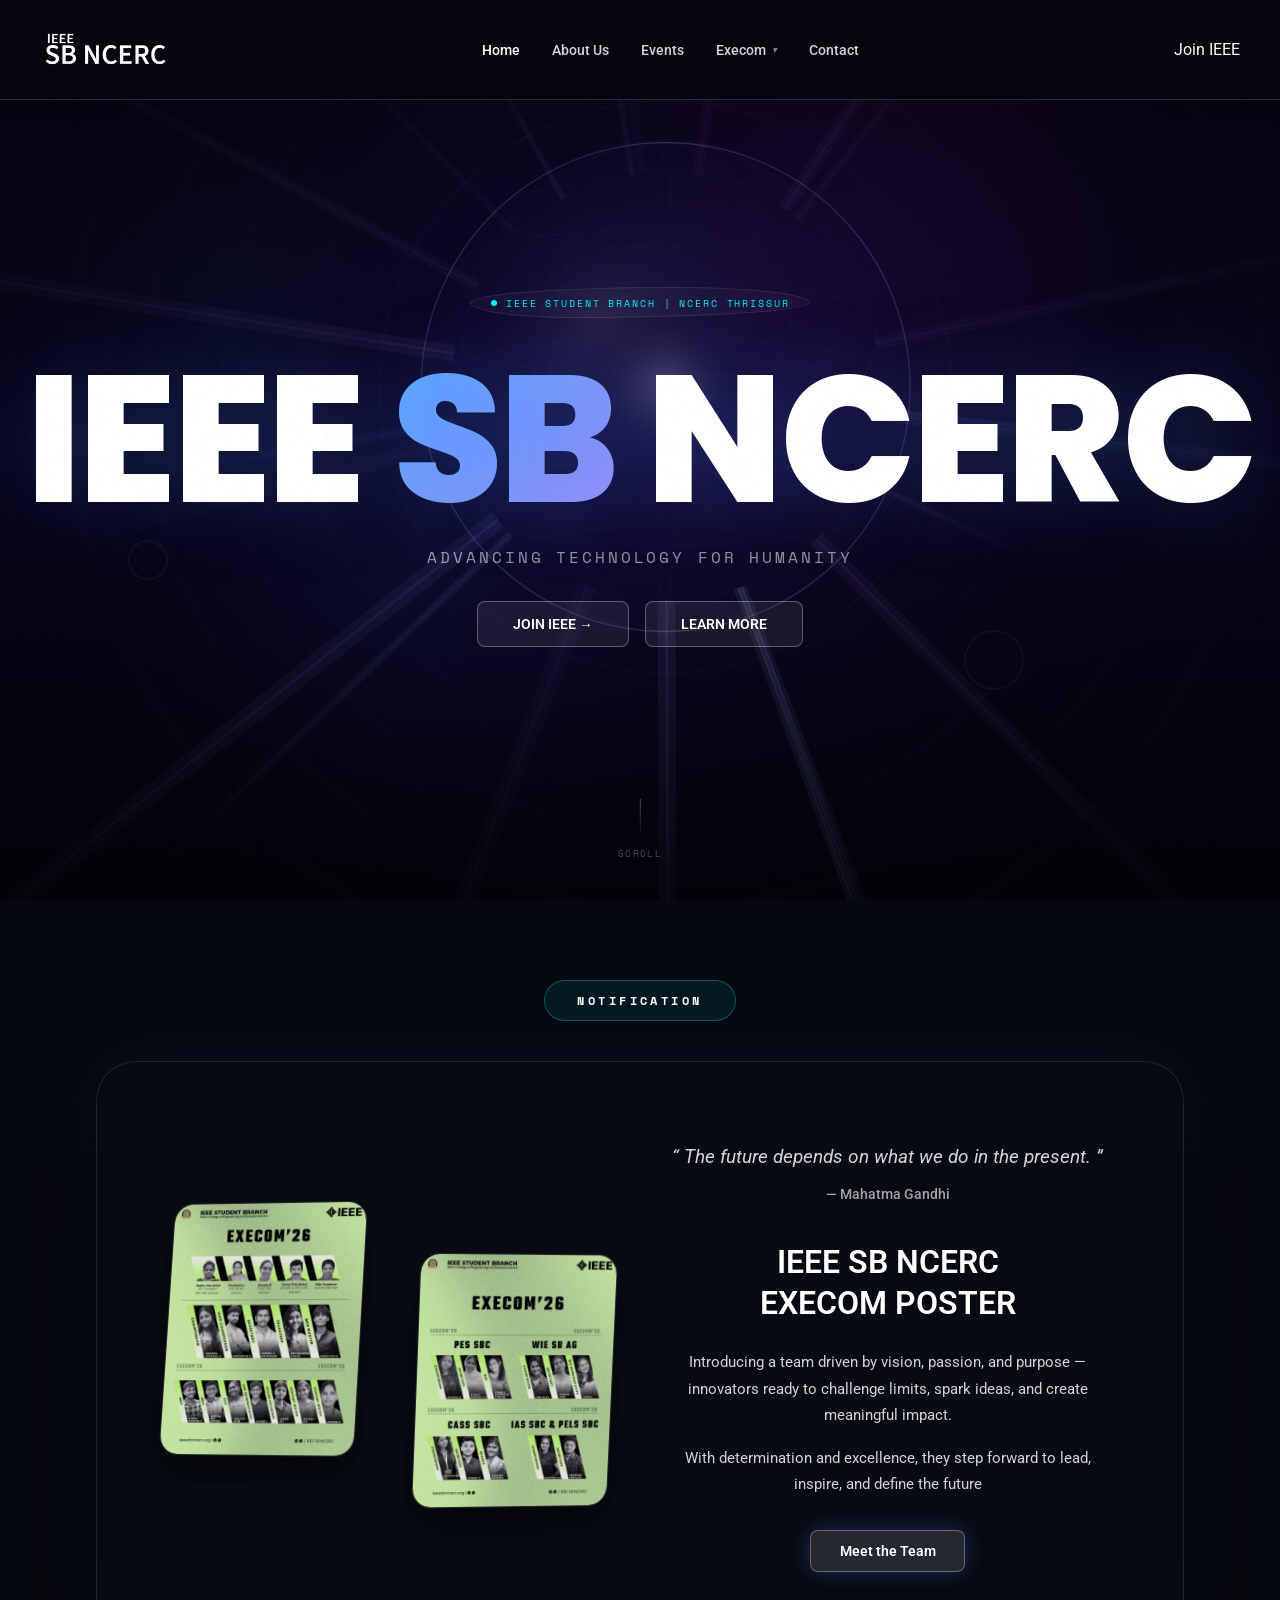
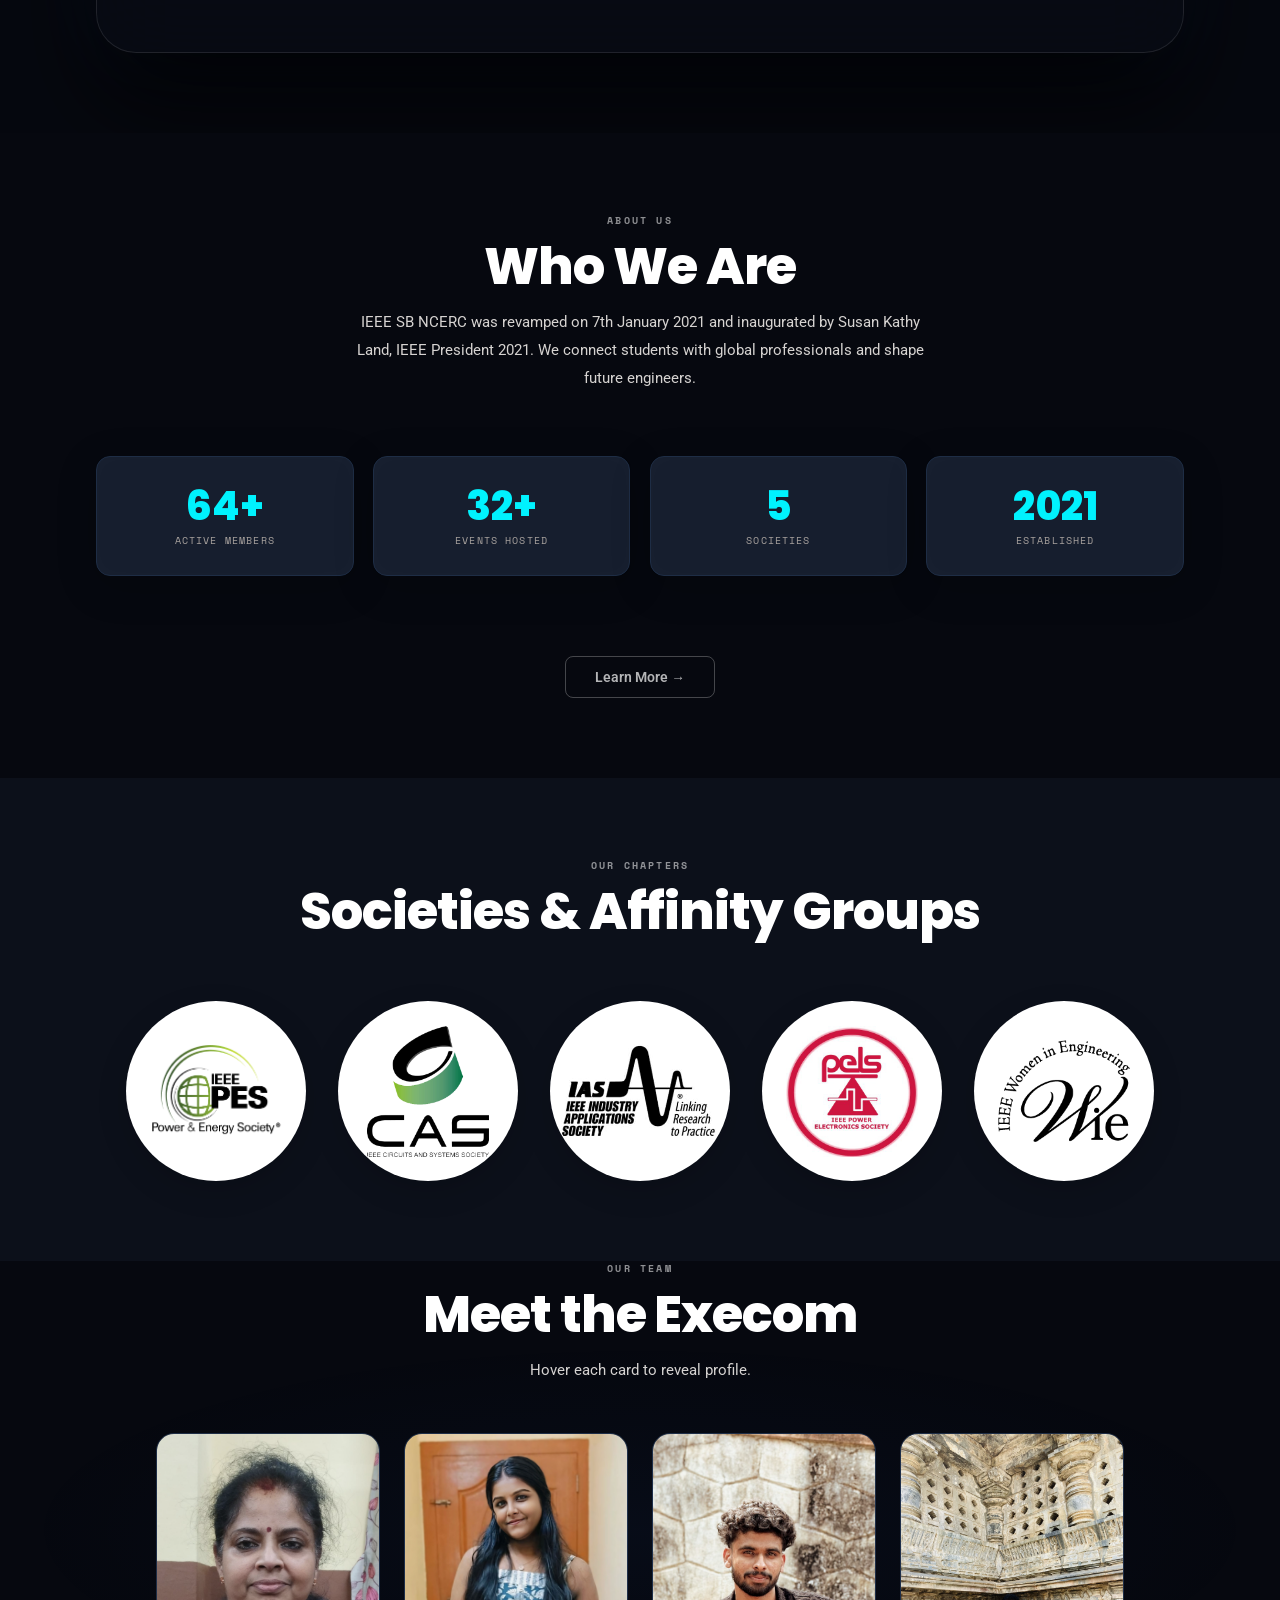
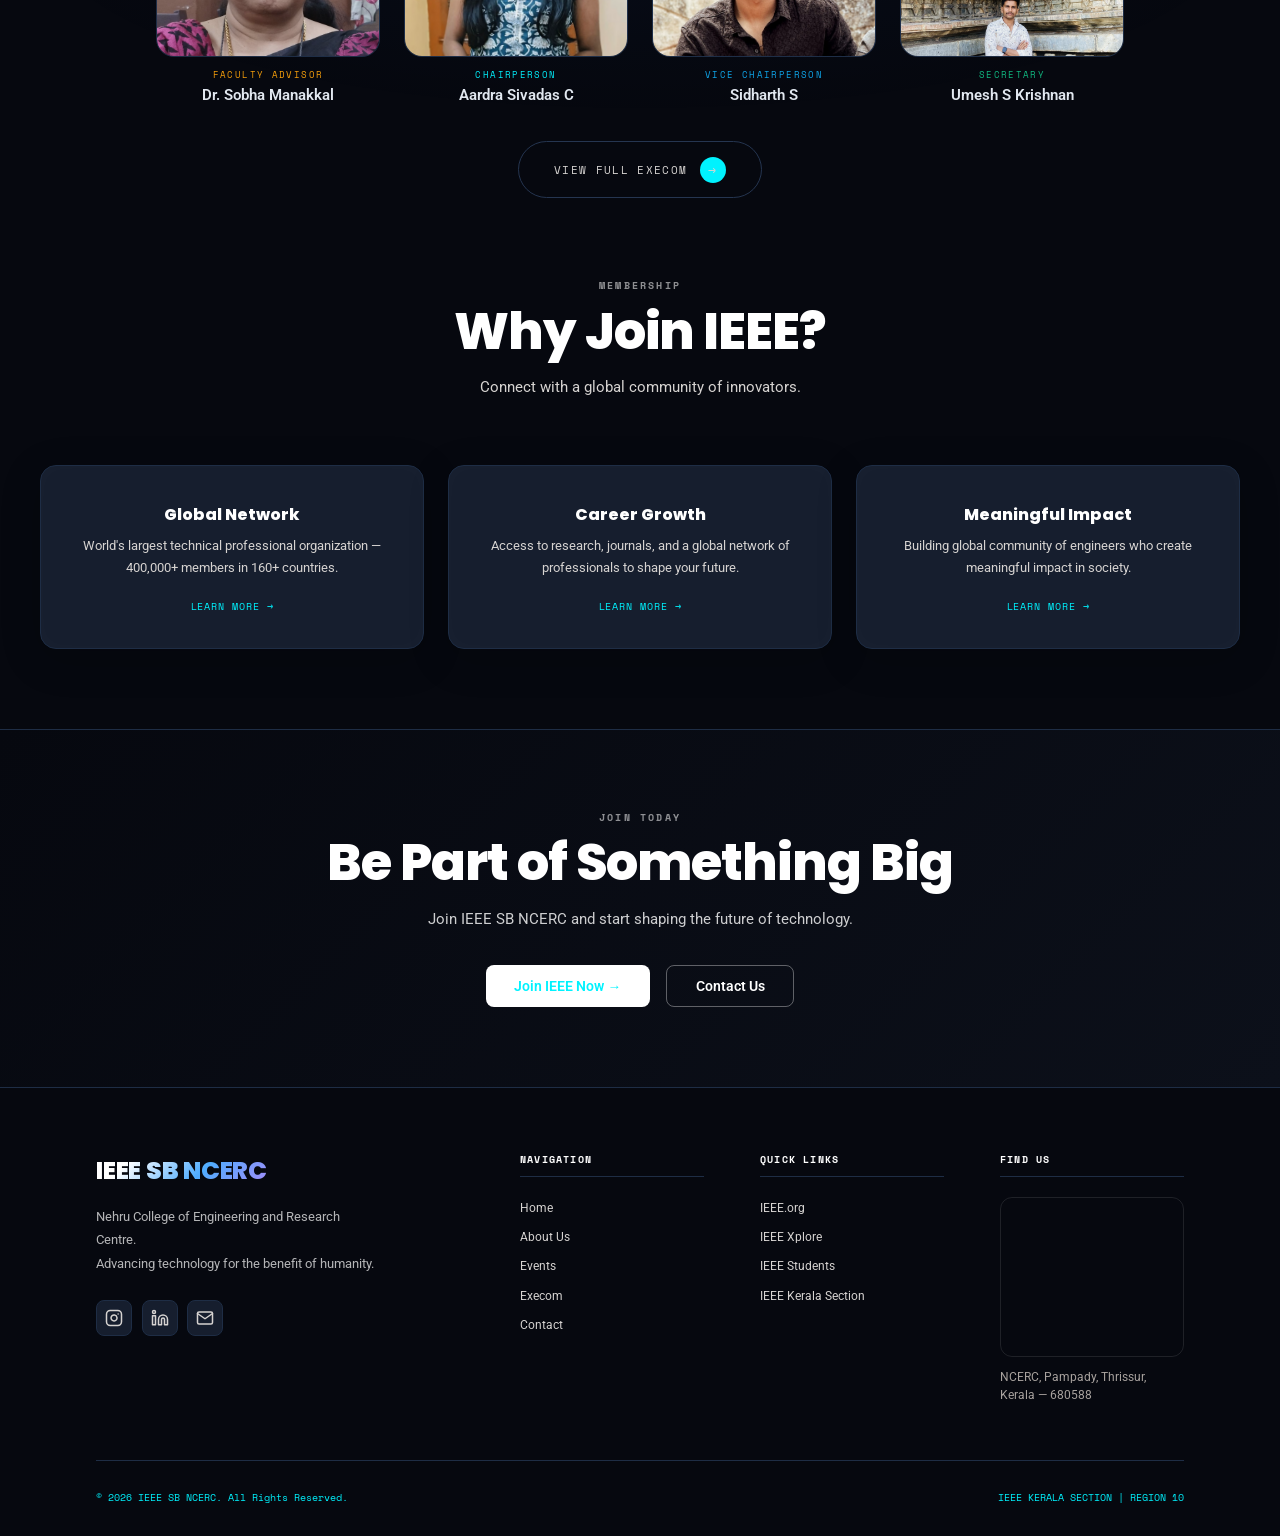
==== commit 21730adb: "Update hero title and footer map" ====
--- a/index.html
+++ b/index.html
@@ -154,7 +154,7 @@
       .section{padding:3rem 1rem !important;}
       .societies-wrapper{grid-template-columns:repeat(2,1fr) !important;gap:0.8rem !important;}
       .hero-inner{width:100% !important; padding-left:1rem !important; padding-right:1rem !important;}
-      .hero-main-title{font-size:22vw !important; white-space: nowrap !important; line-height:1 !important; letter-spacing:-0.03em !important;}
+      .hero-main-title{font-size:26vw !important; white-space: normal !important; line-height:0.9 !important; letter-spacing:-0.03em !important; text-align:center !important; width:100% !important;}
       .hero-tagline{font-size:clamp(0.9rem,4vw,1.2rem) !important; letter-spacing:0.15em !important; margin-top:1.5rem !important; text-align:center !important;}
       .hero-cta{flex-direction:row !important; flex-wrap:wrap !important; justify-content:center !important; width:100% !important; gap:1rem !important;}
       .btn-hero-box{width:auto !important; max-width:none !important; flex:1 1 140px; justify-content:center !important;}
@@ -474,16 +474,11 @@
         <li><a href="https://ieeekerala.org" target="_blank">IEEE Kerala Section</a></li>
       </ul></div>
       <div class="footer-col">
-        <h4>Contact Us</h4>
-        <div class="footer-contact-row"><span class="footer-contact-icon">✉️</span><a href="mailto:ieeesbncerc@gmail.com">ieeesbncerc@gmail.com</a></div>
-        <div class="footer-contact-row"><span class="footer-contact-icon">📸</span><a href="https://www.instagram.com/ieee_sb_ncerc?igsh=YThnZ294OHE1N3Fs" target="_blank">@ieee_sb_ncerc</a></div>
-        <div class="footer-contact-row" style="align-items:flex-start;">
-          <span class="footer-contact-icon">📍</span>
-          <span style="font-size:0.75rem;line-height:1.7;color:var(--muted);">NCERC, Pampady,<br>Thrissur, Kerala — 680588</span>
-        </div>
-        <div style="margin-top: 1.2rem; width: 100%; height: 160px; border-radius: 12px; overflow: hidden; border: 1px solid rgba(255,255,255,0.1);">
+        <h4>Find Us</h4>
+        <div style="margin-top: 0.5rem; width: 100%; height: 160px; border-radius: 12px; overflow: hidden; border: 1px solid rgba(255,255,255,0.1);">
           <iframe src="https://www.google.com/maps/embed?pb=!1m18!1m12!1m3!1d15682.482025143896!2d76.3862217!3d10.7424683!2m3!1f0!2f0!3f0!3m2!1i1024!2i768!4f13.1!3m3!1m2!1s0x3ba7c64bb7291a13%3A0xeab49dc0b6910636!2sNehru%20College%20of%20Engineering%20and%20Research%20Centre%20(NCERC)!5e0!3m2!1sen!2sin!4v1700688380000!5m2!1sen!2sin" width="100%" height="100%" style="border:0; filter: invert(90%) hue-rotate(180deg) brightness(85%);" allowfullscreen="" loading="eager" referrerpolicy="no-referrer-when-downgrade"></iframe>
         </div>
+        <p style="font-size: 0.72rem; color: var(--muted); margin-top: 0.8rem; line-height: 1.5;">NCERC, Pampady, Thrissur,<br>Kerala — 680588</p>
       </div>
     </div>
     <div class="footer-bottom">
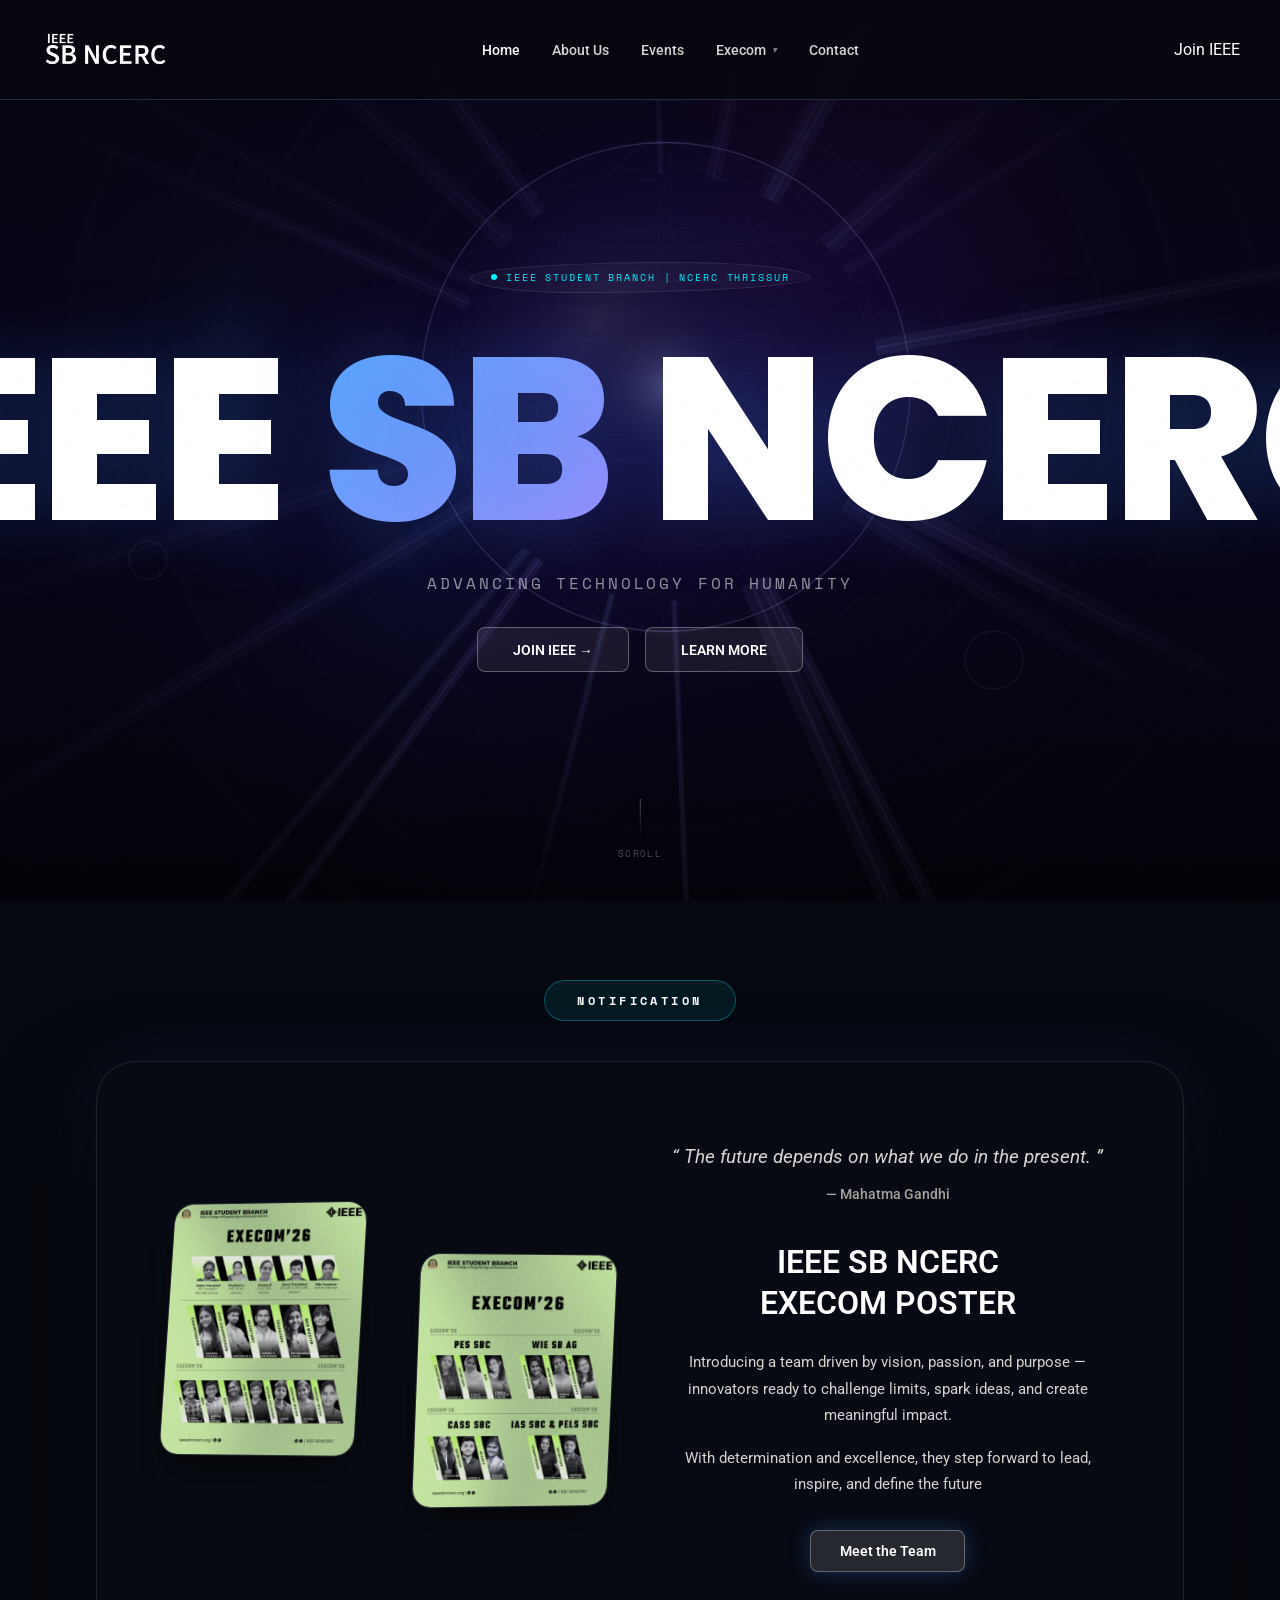
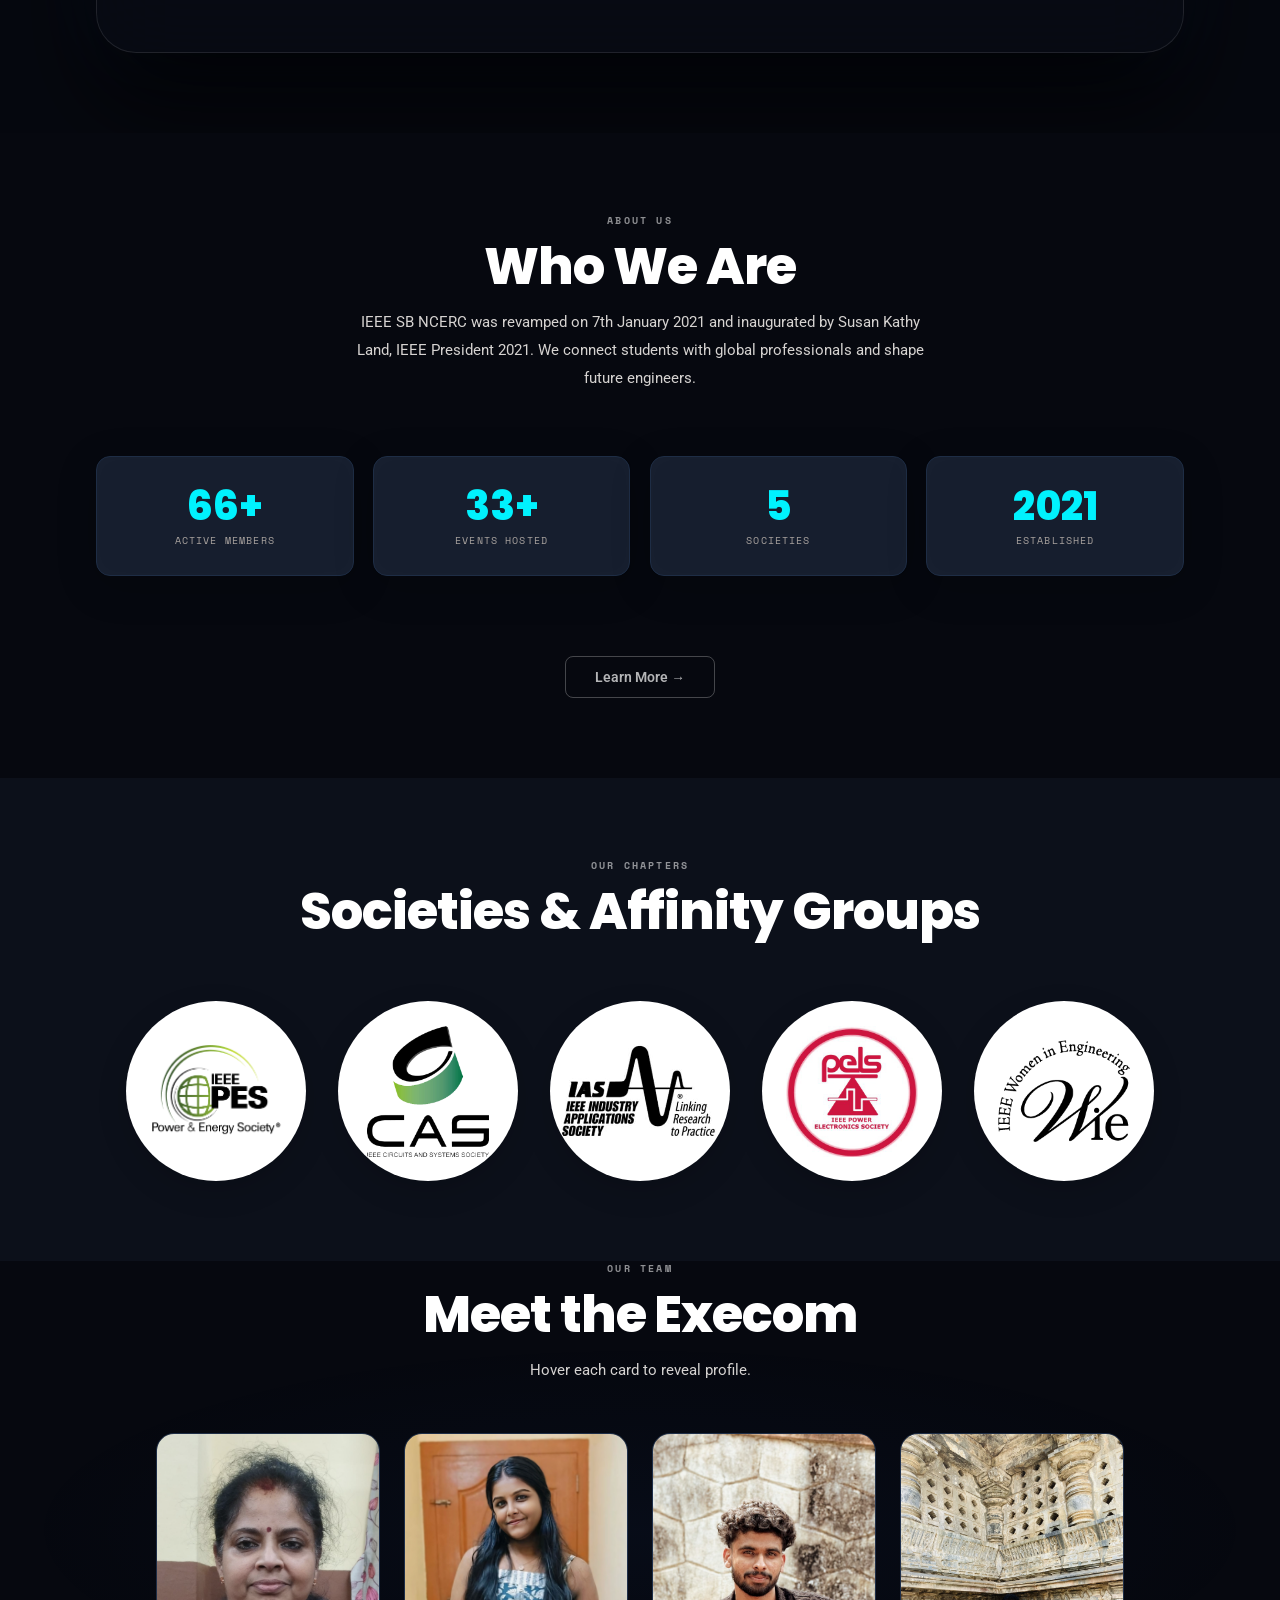
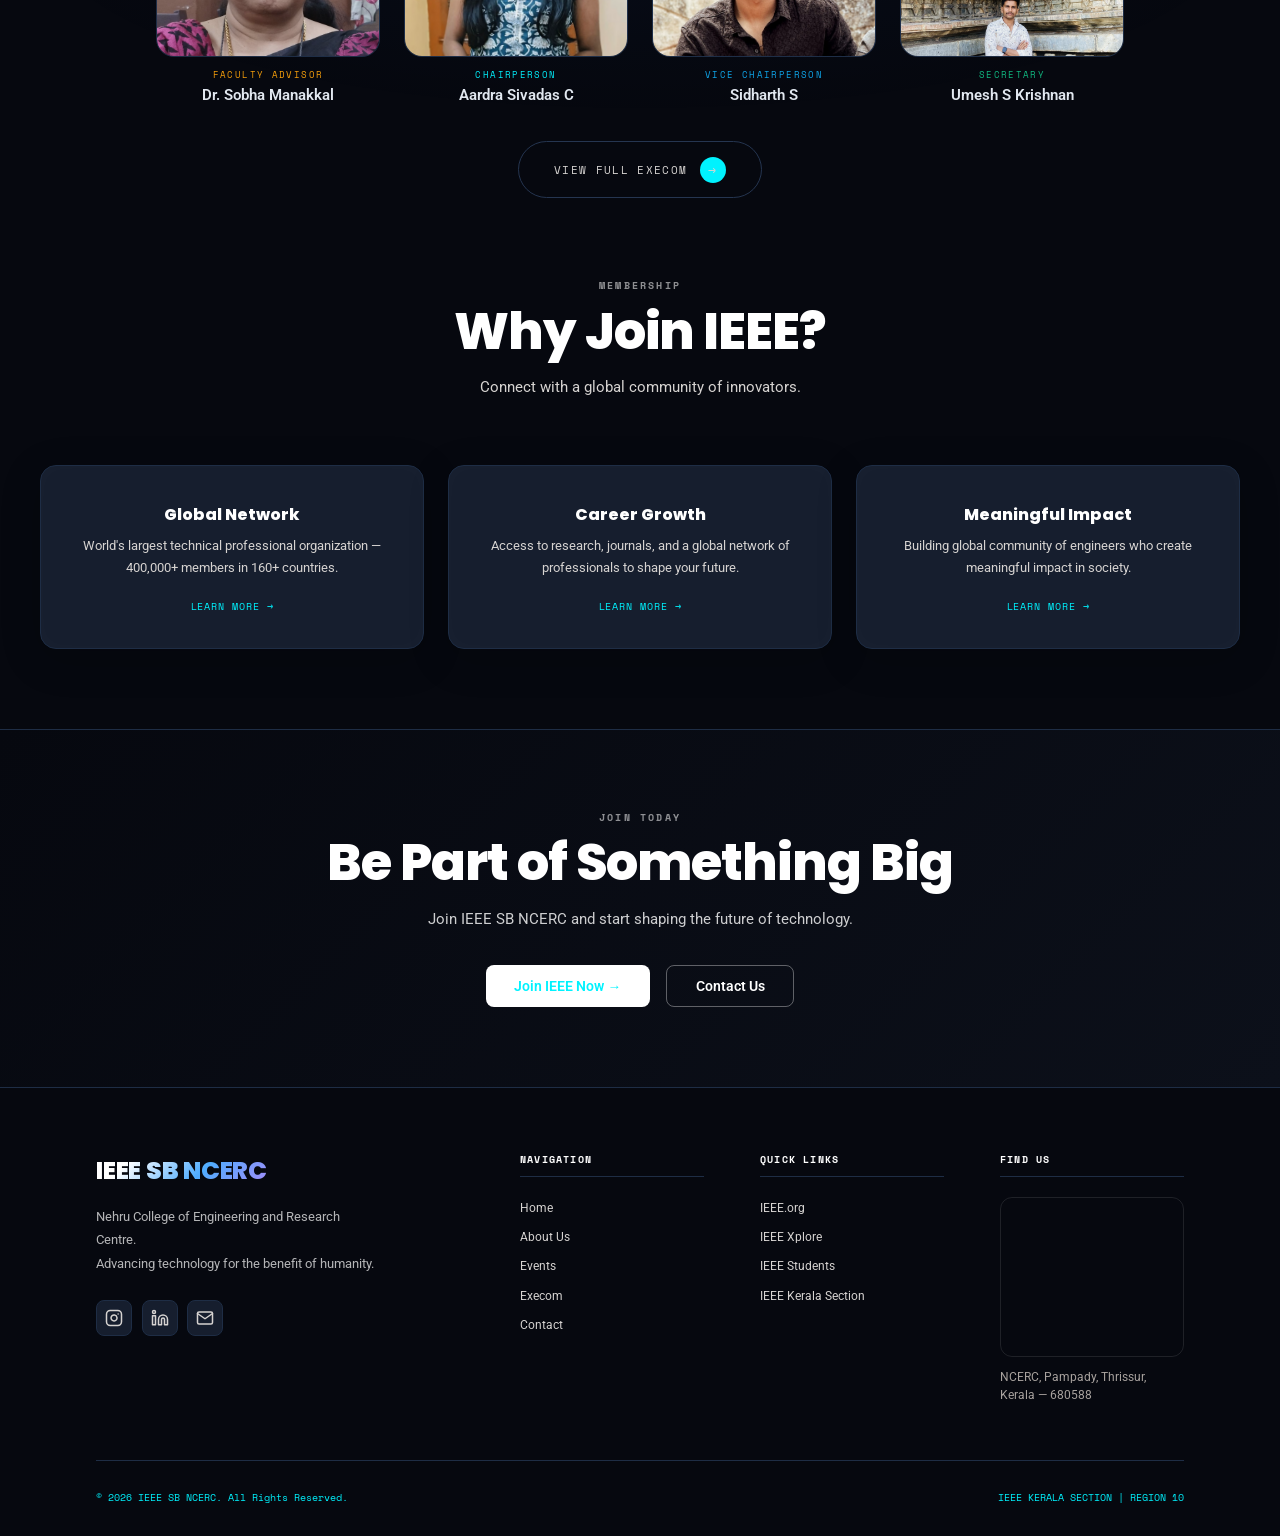
==== commit 5bfd44aa: "Restructure past execom, update hero title font size, and fix society names" ====
--- a/index.html
+++ b/index.html
@@ -11,7 +11,7 @@
     .mobile-menu.open { display:flex !important; }
 
 
-    .hero-main-title { font-family:var(--display); font-weight:800; font-size:clamp(6rem,14vw,12rem); line-height:1; color:#fff; letter-spacing:-0.02em; margin:0; text-shadow:0 0 80px rgba(59,130,246,0.25); white-space: nowrap; }
+    .hero-main-title { font-family:var(--display); font-weight:800; font-size:clamp(8rem, 18vw, 16rem) !important; line-height:1; color:#fff; letter-spacing:-0.02em; margin:0; text-shadow:0 0 80px rgba(59,130,246,0.25); white-space: nowrap; }
     .hero-main-title .sb-highlight { background:linear-gradient(135deg,#4facfe,#a78bfa); -webkit-background-clip:text; -webkit-text-fill-color:transparent; background-clip:text; }
     .hero-tagline { font-family:var(--mono); font-size:clamp(0.7rem,2vw,1rem); letter-spacing:0.18em; text-transform:uppercase; color:rgba(255,255,255,0.55); margin-top:1rem; }
     .hero-cta { display:flex; gap:1rem; margin-top:2rem; flex-wrap:wrap; justify-content:center; }
@@ -154,7 +154,7 @@
       .section{padding:3rem 1rem !important;}
       .societies-wrapper{grid-template-columns:repeat(2,1fr) !important;gap:0.8rem !important;}
       .hero-inner{width:100% !important; padding-left:1rem !important; padding-right:1rem !important;}
-      .hero-main-title{font-size:26vw !important; white-space: normal !important; line-height:0.9 !important; letter-spacing:-0.03em !important; text-align:center !important; width:100% !important;}
+      .hero-main-title{font-size: clamp(5rem, 28vw, 8rem) !important; white-space: normal !important; line-height:0.85 !important; letter-spacing:-0.04em !important; text-align:center !important; width:100% !important;}
       .hero-tagline{font-size:clamp(0.9rem,4vw,1.2rem) !important; letter-spacing:0.15em !important; margin-top:1.5rem !important; text-align:center !important;}
       .hero-cta{flex-direction:row !important; flex-wrap:wrap !important; justify-content:center !important; width:100% !important; gap:1rem !important;}
       .btn-hero-box{width:auto !important; max-width:none !important; flex:1 1 140px; justify-content:center !important;}
@@ -235,7 +235,7 @@
       <a href="team.html" class="dropbtn">Execom <i>▾</i></a>
       <ul class="dropdown-content">
         <li><a href="team.html">Present (2026)</a></li>
-        <li><a href="past-execom.html">Past (2025)</a></li>
+        <li><a href="past-execom.html">Past Execom</a></li>
       </ul>
     </li>
     <li><a href="contact.html">Contact</a></li>
@@ -253,7 +253,7 @@
   </div>
   <div class="mobile-execom-sub" id="mobileExecomSub">
     <a href="team.html">Present (2026)</a>
-    <a href="past-execom.html">Past (2025)</a>
+    <a href="past-execom.html">Past Execom</a>
   </div>
   <a href="contact.html">Contact</a>
 </div>
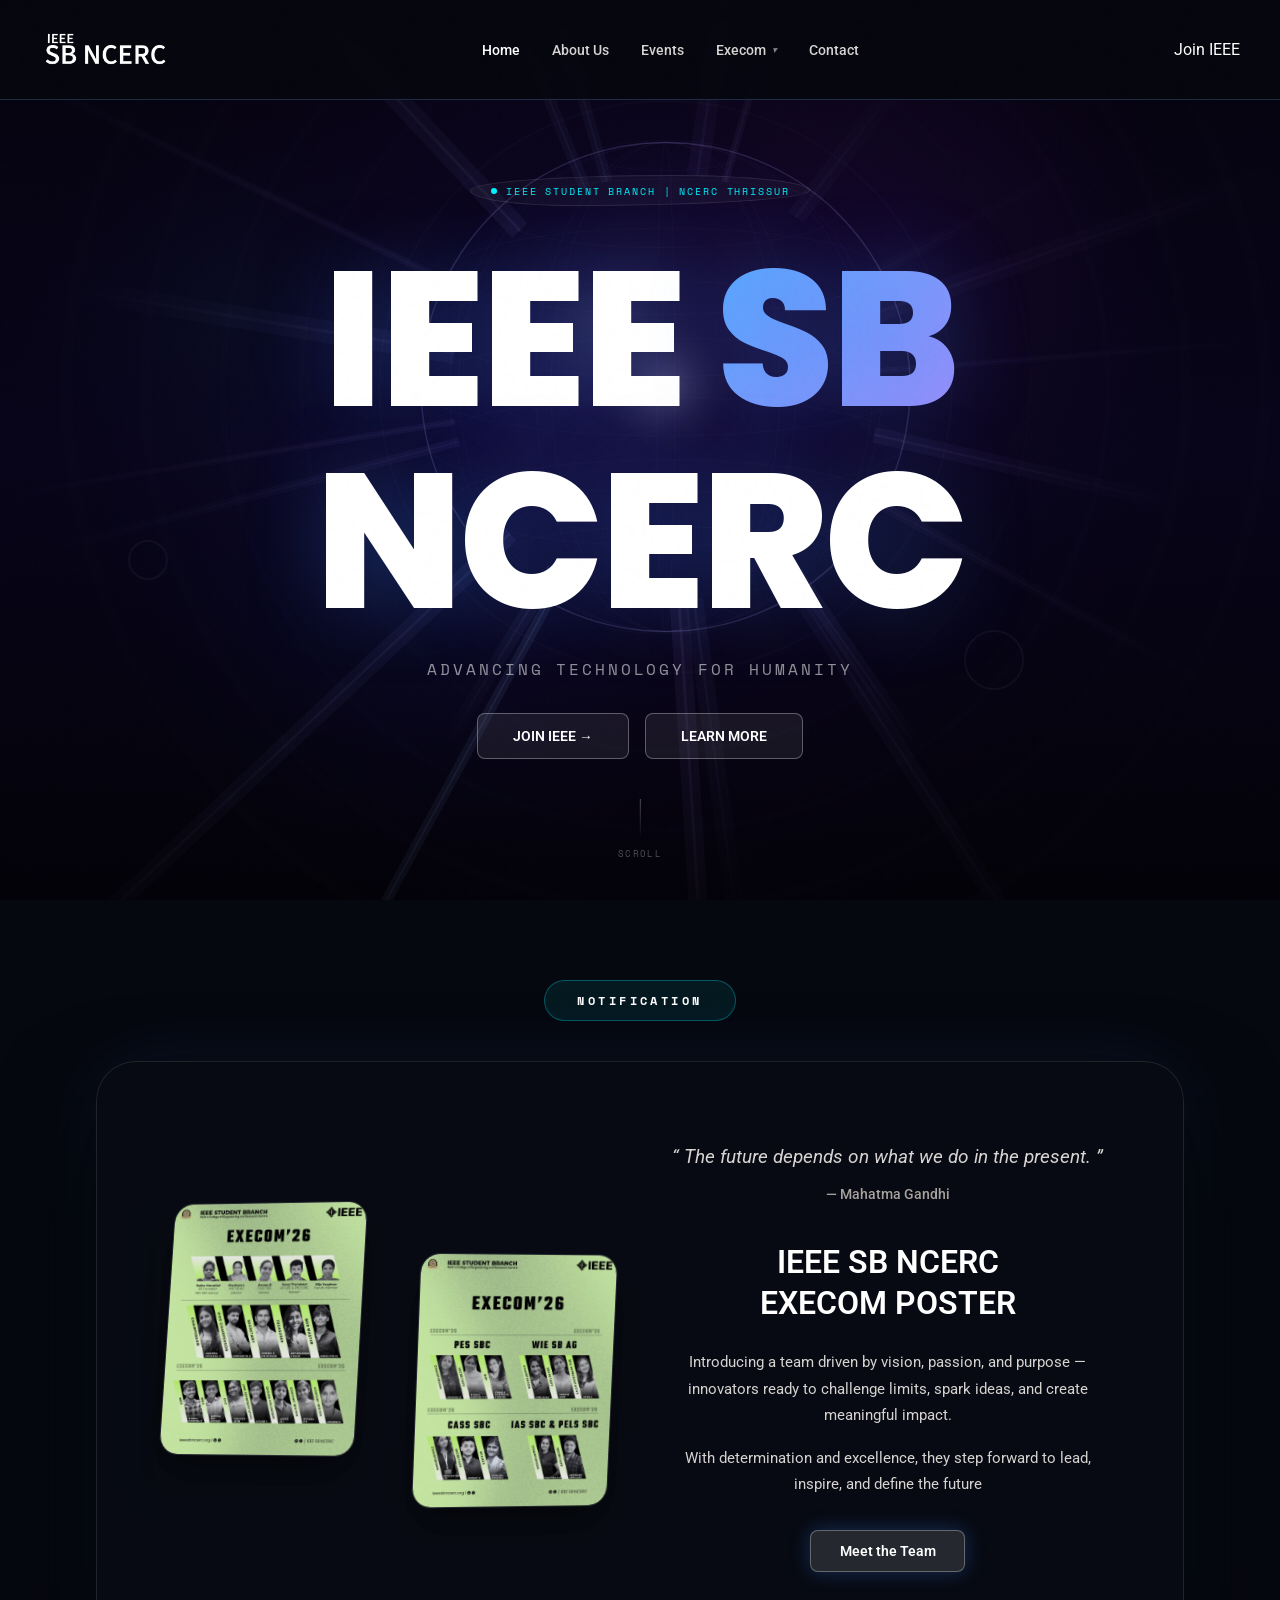
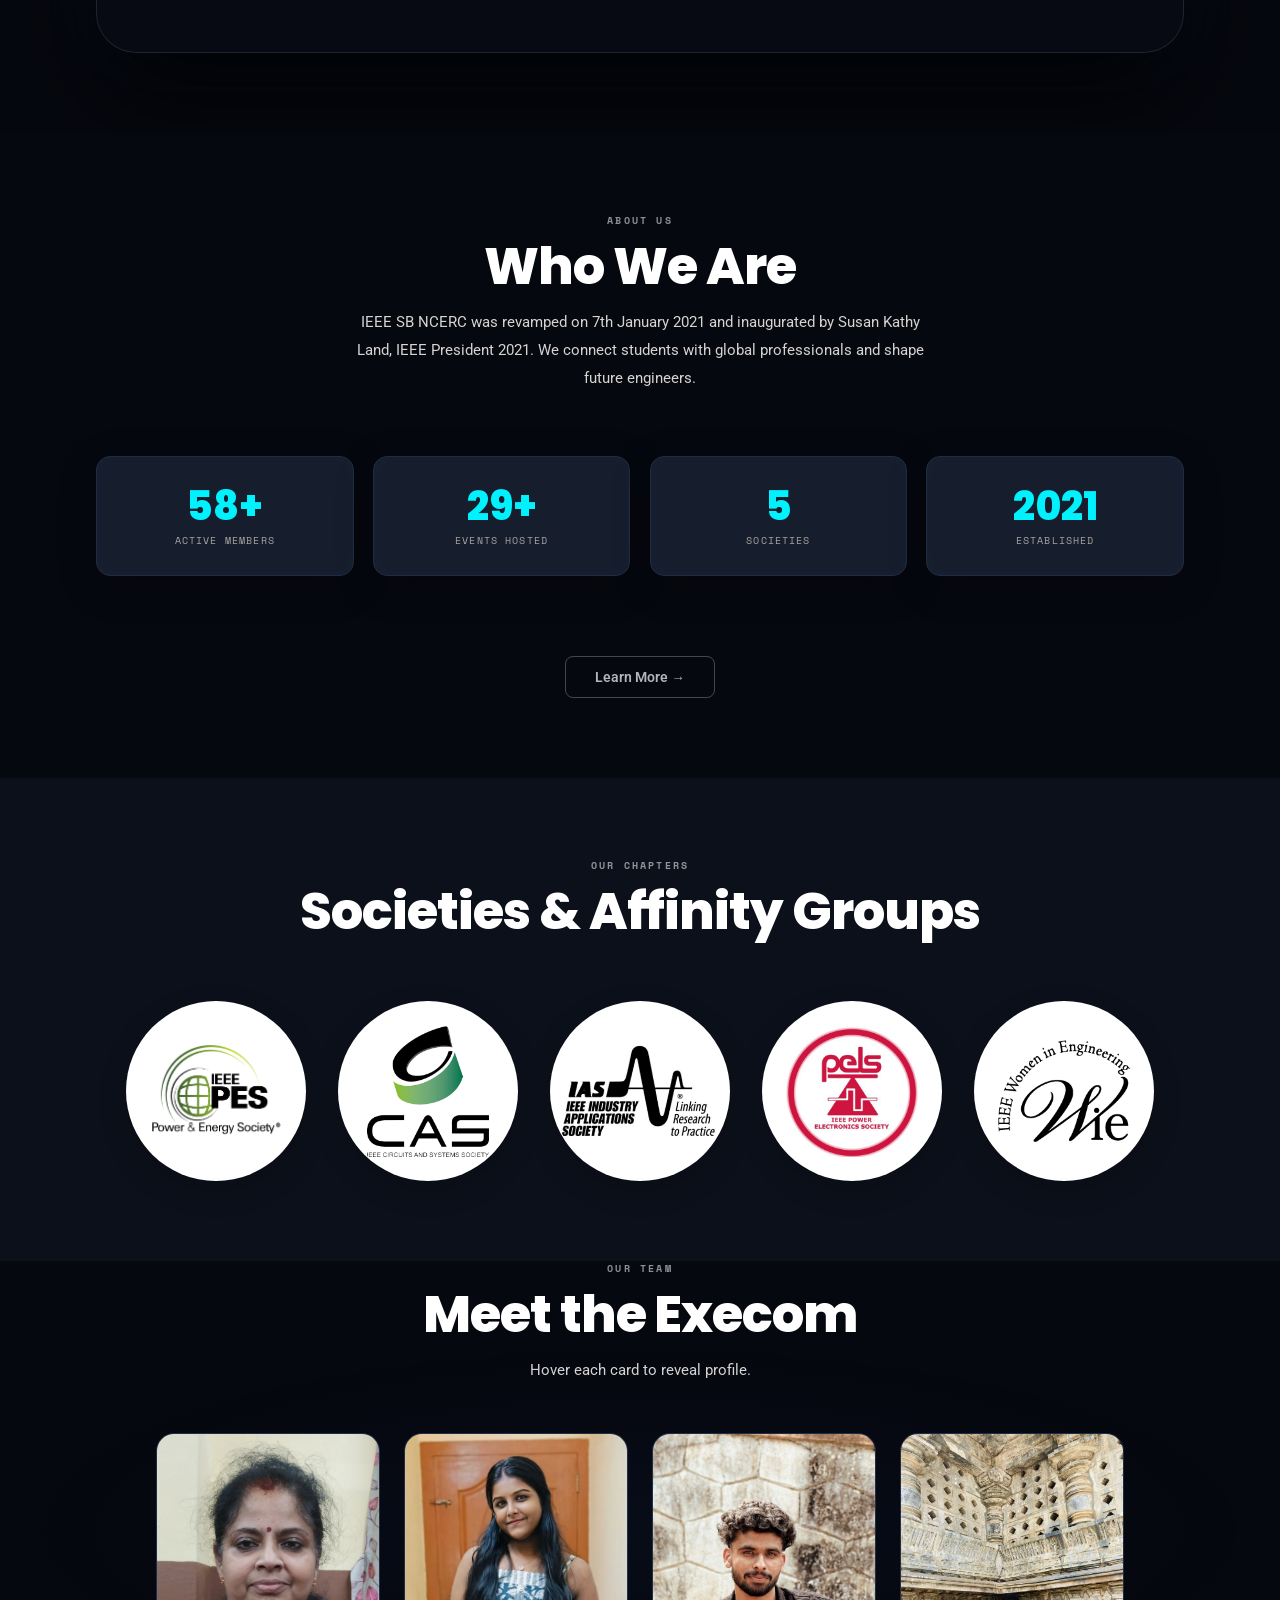
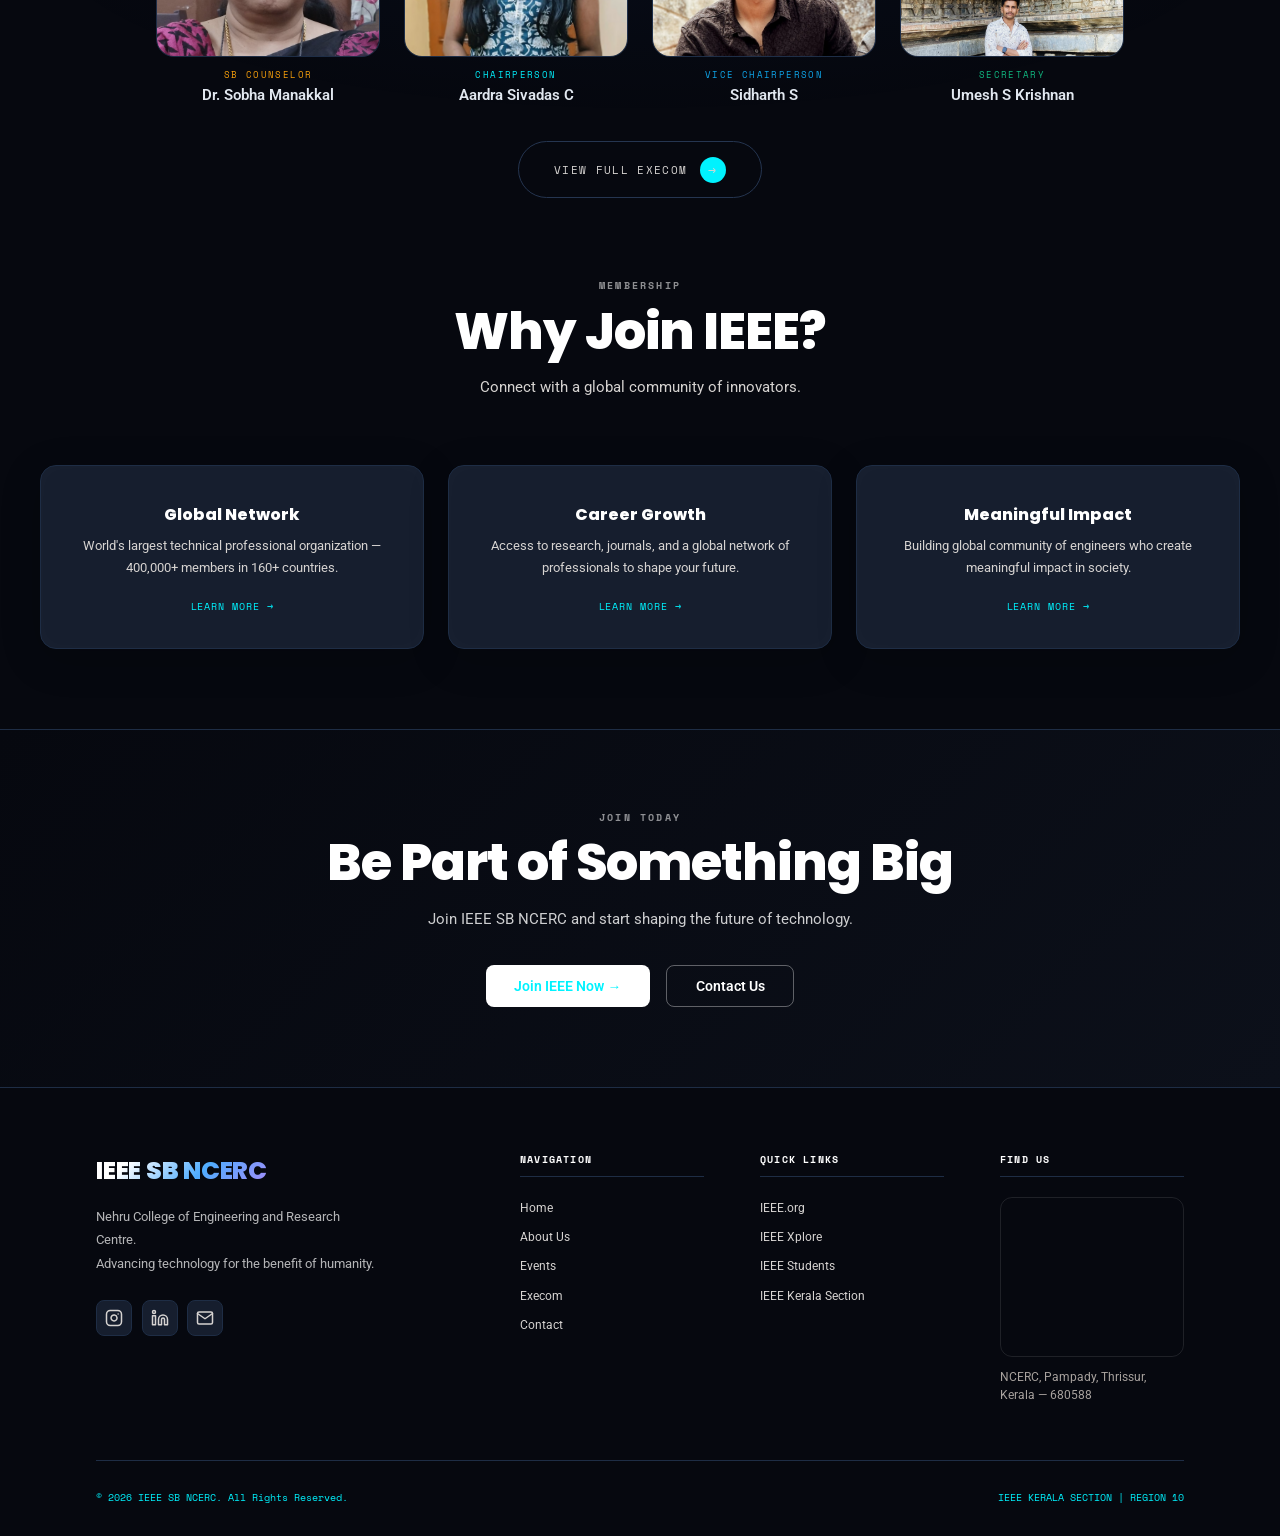
==== commit 4b111332: "Update execom roles: SB Counselor, IAS/PELS heading, remove SB prefix, remove reg links" ====
--- a/index.html
+++ b/index.html
@@ -11,7 +11,7 @@
     .mobile-menu.open { display:flex !important; }
 
 
-    .hero-main-title { font-family:var(--display); font-weight:800; font-size:clamp(8rem, 18vw, 16rem) !important; line-height:1; color:#fff; letter-spacing:-0.02em; margin:0; text-shadow:0 0 80px rgba(59,130,246,0.25); white-space: nowrap; }
+    .hero-main-title { font-family:var(--display); font-weight:800; font-size:clamp(3rem,18vw,12rem); line-height:1.05; color:#fff; letter-spacing:-0.02em; margin:0; text-shadow:0 0 80px rgba(59,130,246,0.25); white-space:normal; word-break:break-word; max-width:100%; }
     .hero-main-title .sb-highlight { background:linear-gradient(135deg,#4facfe,#a78bfa); -webkit-background-clip:text; -webkit-text-fill-color:transparent; background-clip:text; }
     .hero-tagline { font-family:var(--mono); font-size:clamp(0.7rem,2vw,1rem); letter-spacing:0.18em; text-transform:uppercase; color:rgba(255,255,255,0.55); margin-top:1rem; }
     .hero-cta { display:flex; gap:1rem; margin-top:2rem; flex-wrap:wrap; justify-content:center; }
@@ -154,13 +154,13 @@
       .section{padding:3rem 1rem !important;}
       .societies-wrapper{grid-template-columns:repeat(2,1fr) !important;gap:0.8rem !important;}
       .hero-inner{width:100% !important; padding-left:1rem !important; padding-right:1rem !important;}
-      .hero-main-title{font-size: clamp(5rem, 28vw, 8rem) !important; white-space: normal !important; line-height:0.85 !important; letter-spacing:-0.04em !important; text-align:center !important; width:100% !important;}
+      .hero-main-title{font-size:clamp(5rem,24vw,8rem) !important; white-space:normal !important; line-height:0.85 !important; letter-spacing:-0.04em !important; text-align:center !important; width:100% !important;}
       .hero-tagline{font-size:clamp(0.9rem,4vw,1.2rem) !important; letter-spacing:0.15em !important; margin-top:1.5rem !important; text-align:center !important;}
       .hero-cta{flex-direction:row !important; flex-wrap:wrap !important; justify-content:center !important; width:100% !important; gap:1rem !important;}
       .btn-hero-box{width:auto !important; max-width:none !important; flex:1 1 140px; justify-content:center !important;}
       .footer-top{grid-template-columns:1fr !important;gap:2rem !important;}
     }
-    @media(max-width:480px){ .about-stat .num{font-size:1.8rem !important;} .section-title{font-size:1.6rem !important;} .society-abbr-big{font-size:1.6rem !important;} }
+    @media(max-width:480px){ .about-stat .num{font-size:1.8rem !important;} .section-title{font-size:1.6rem !important;} .society-abbr-big{font-size:1.6rem !important;} #hero h1 { font-size: clamp(4rem,22vw,6rem) !important; } }
 
     /* STUNNING NOTIFICATION ANIMATIONS */
     @keyframes notification-glow {
@@ -392,7 +392,7 @@
     <div class="member-grid-4 reveal-scale">
       <div class="member-card">
         <div class="member-photo"><img src="images/past-2025/Shobha Mam.jpg" alt="Dr. Sobha Manakkal" loading="eager" decoding="async"></div>
-        <div class="member-info"><span class="member-role" style="color:var(--gold);">Faculty Advisor</span><p class="member-name">Dr. Sobha Manakkal</p></div>
+        <div class="member-info"><span class="member-role" style="color:var(--gold);">SB Counselor</span><p class="member-name">Dr. Sobha Manakkal</p></div>
       </div>
       <div class="member-card">
         <div class="member-photo"><img src="images/AARDRA SIVADAS C.jpg" alt="Aardra Sivadas C" loading="eager" decoding="async"></div>
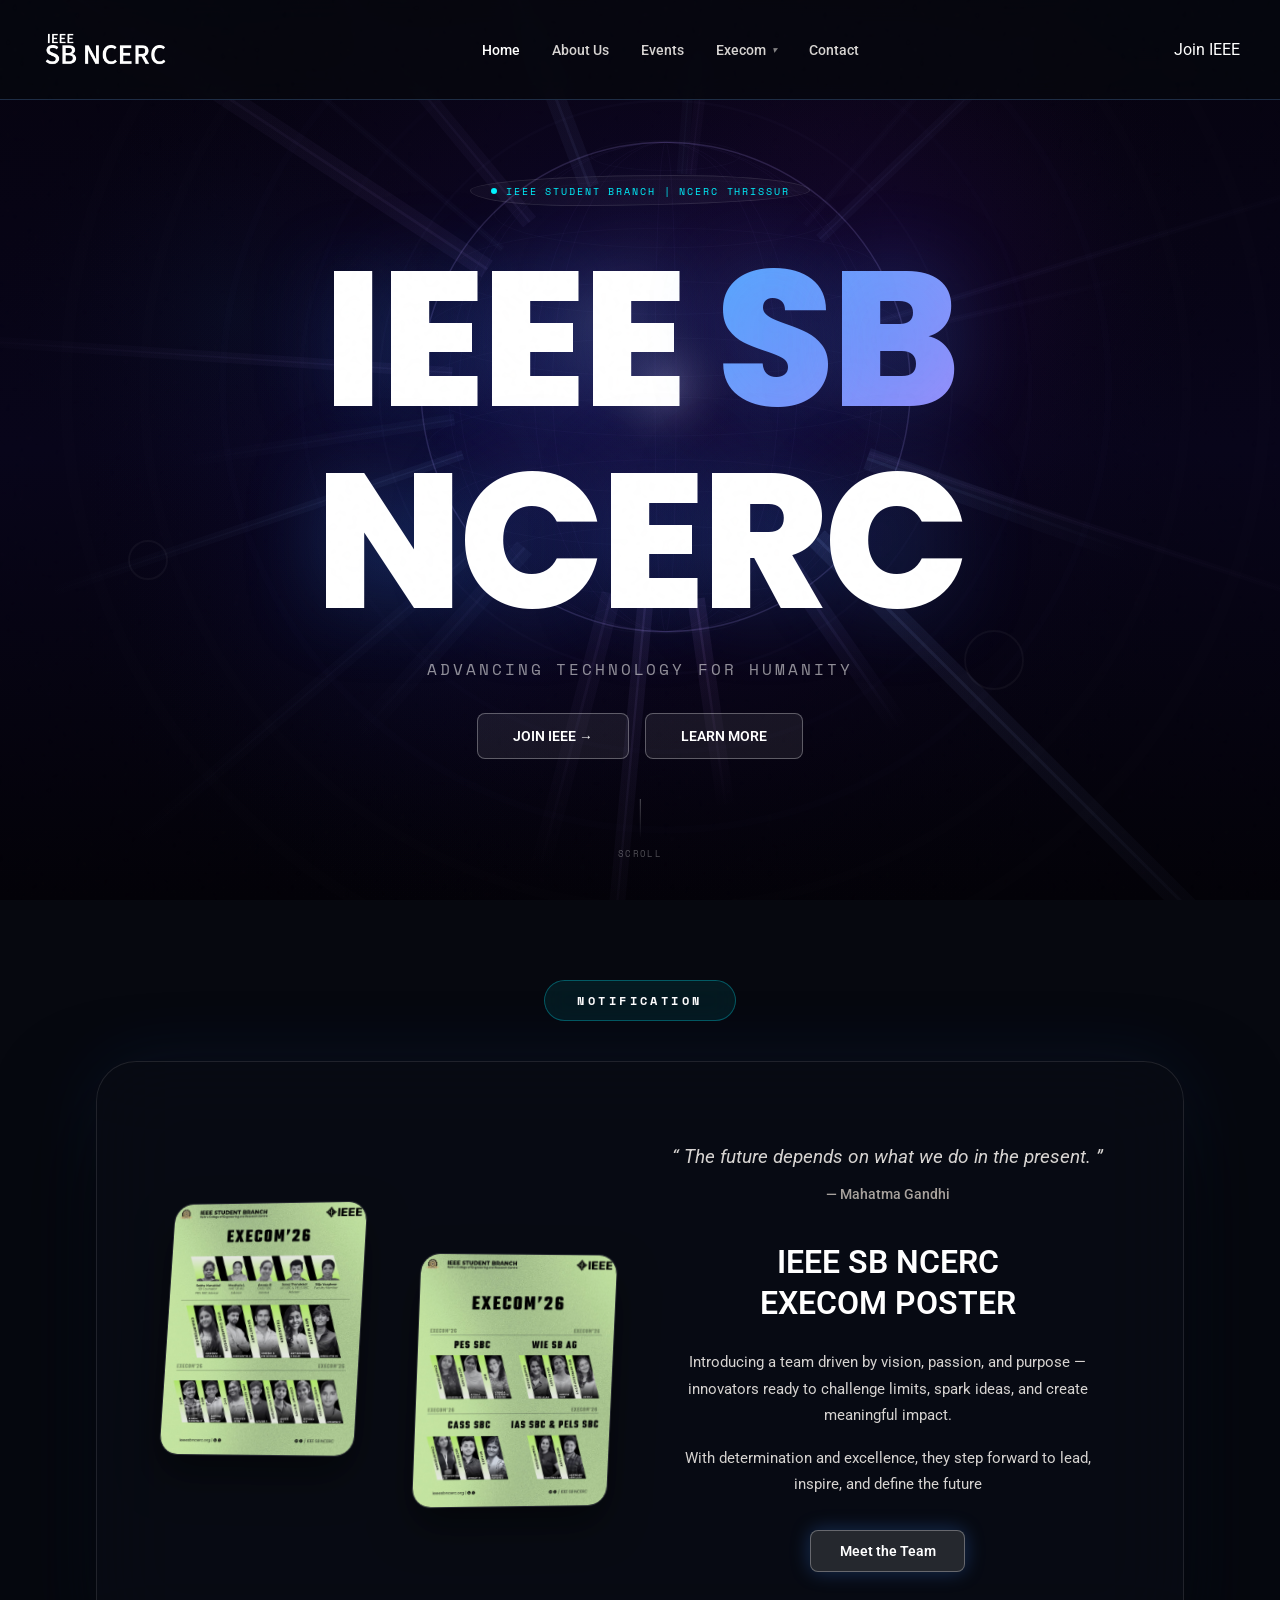
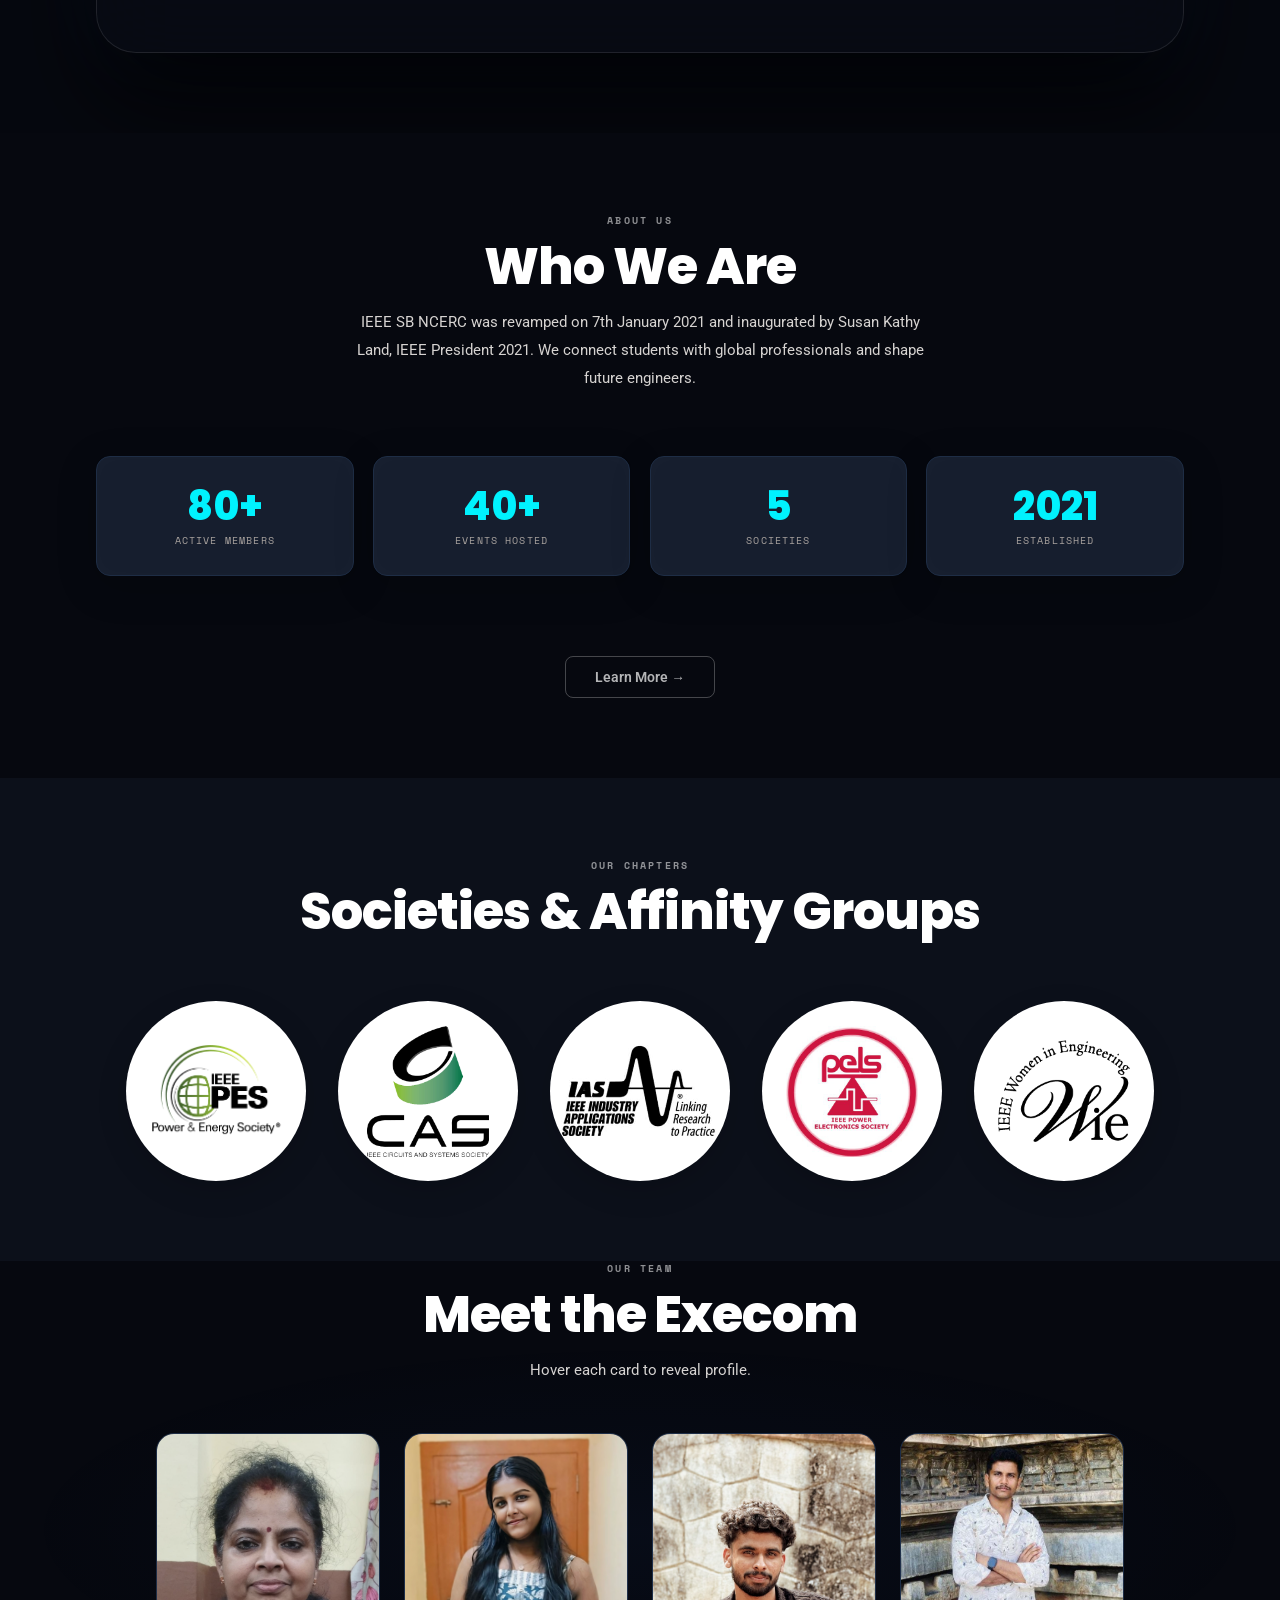
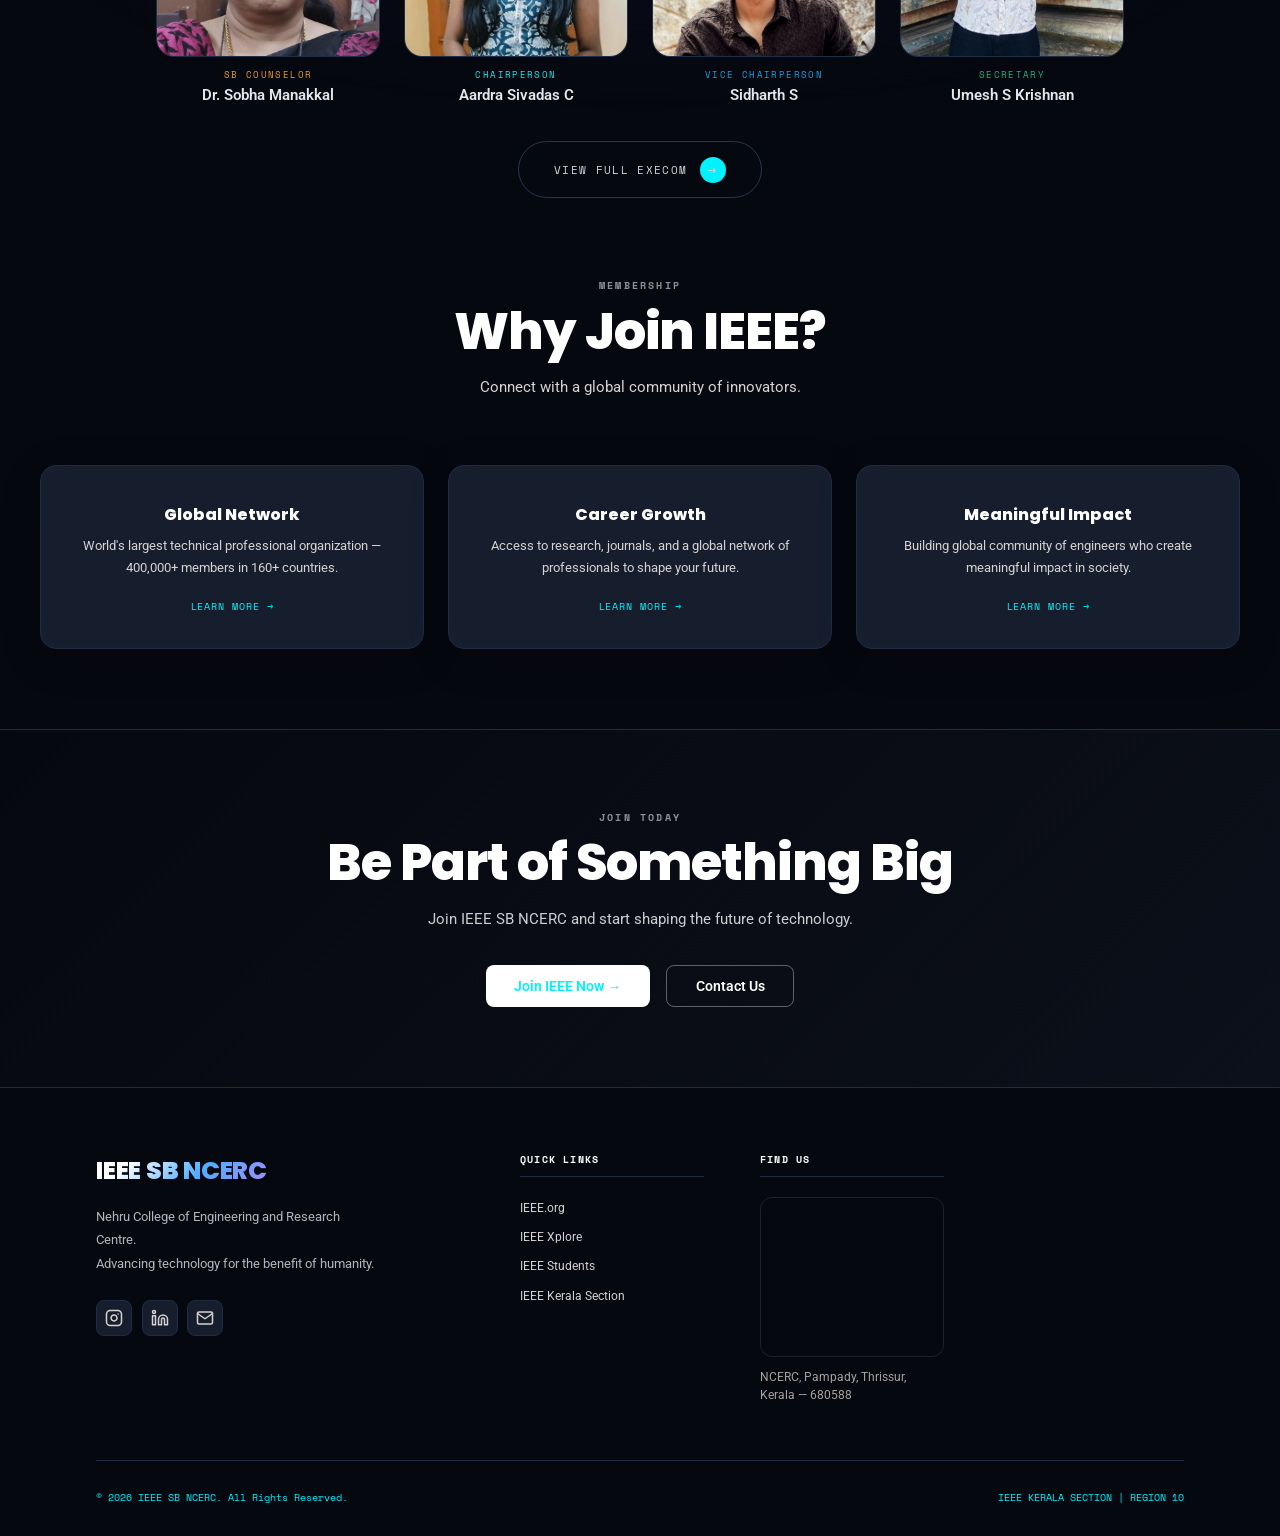
==== commit 31eeb007: "Update Umesh photo to the new version provided by the user" ====
--- a/index.html
+++ b/index.html
@@ -403,7 +403,7 @@
         <div class="member-info"><span class="member-role" style="color:#0ea5e9;">Vice Chairperson</span><p class="member-name">Sidharth S</p></div>
       </div>
       <div class="member-card">
-        <div class="member-photo"><img src="images/UMESH S KRISHNAN.jpg" alt="Umesh S Krishnan" loading="eager" decoding="async"></div>
+        <div class="member-photo"><img src="images/UMESH_S_KRISHNAN_2.jpg" alt="Umesh S Krishnan" style="object-position: center 20%;" loading="eager" decoding="async"></div>
         <div class="member-info"><span class="member-role" style="color:#10b981;">Secretary</span><p class="member-name">Umesh S Krishnan</p></div>
       </div>
     </div>
@@ -460,13 +460,7 @@
           </a>
         </div>
       </div>
-      <div class="footer-col"><h4>Navigation</h4><ul>
-        <li><a href="index.html">Home</a></li>
-        <li><a href="about.html">About Us</a></li>
-        <li><a href="events.html">Events</a></li>
-        <li><a href="team.html">Execom</a></li>
-        <li><a href="contact.html">Contact</a></li>
-      </ul></div>
+
       <div class="footer-col"><h4>Quick Links</h4><ul>
         <li><a href="https://ieee.org" target="_blank">IEEE.org</a></li>
         <li><a href="https://ieeexplore.ieee.org" target="_blank">IEEE Xplore</a></li>
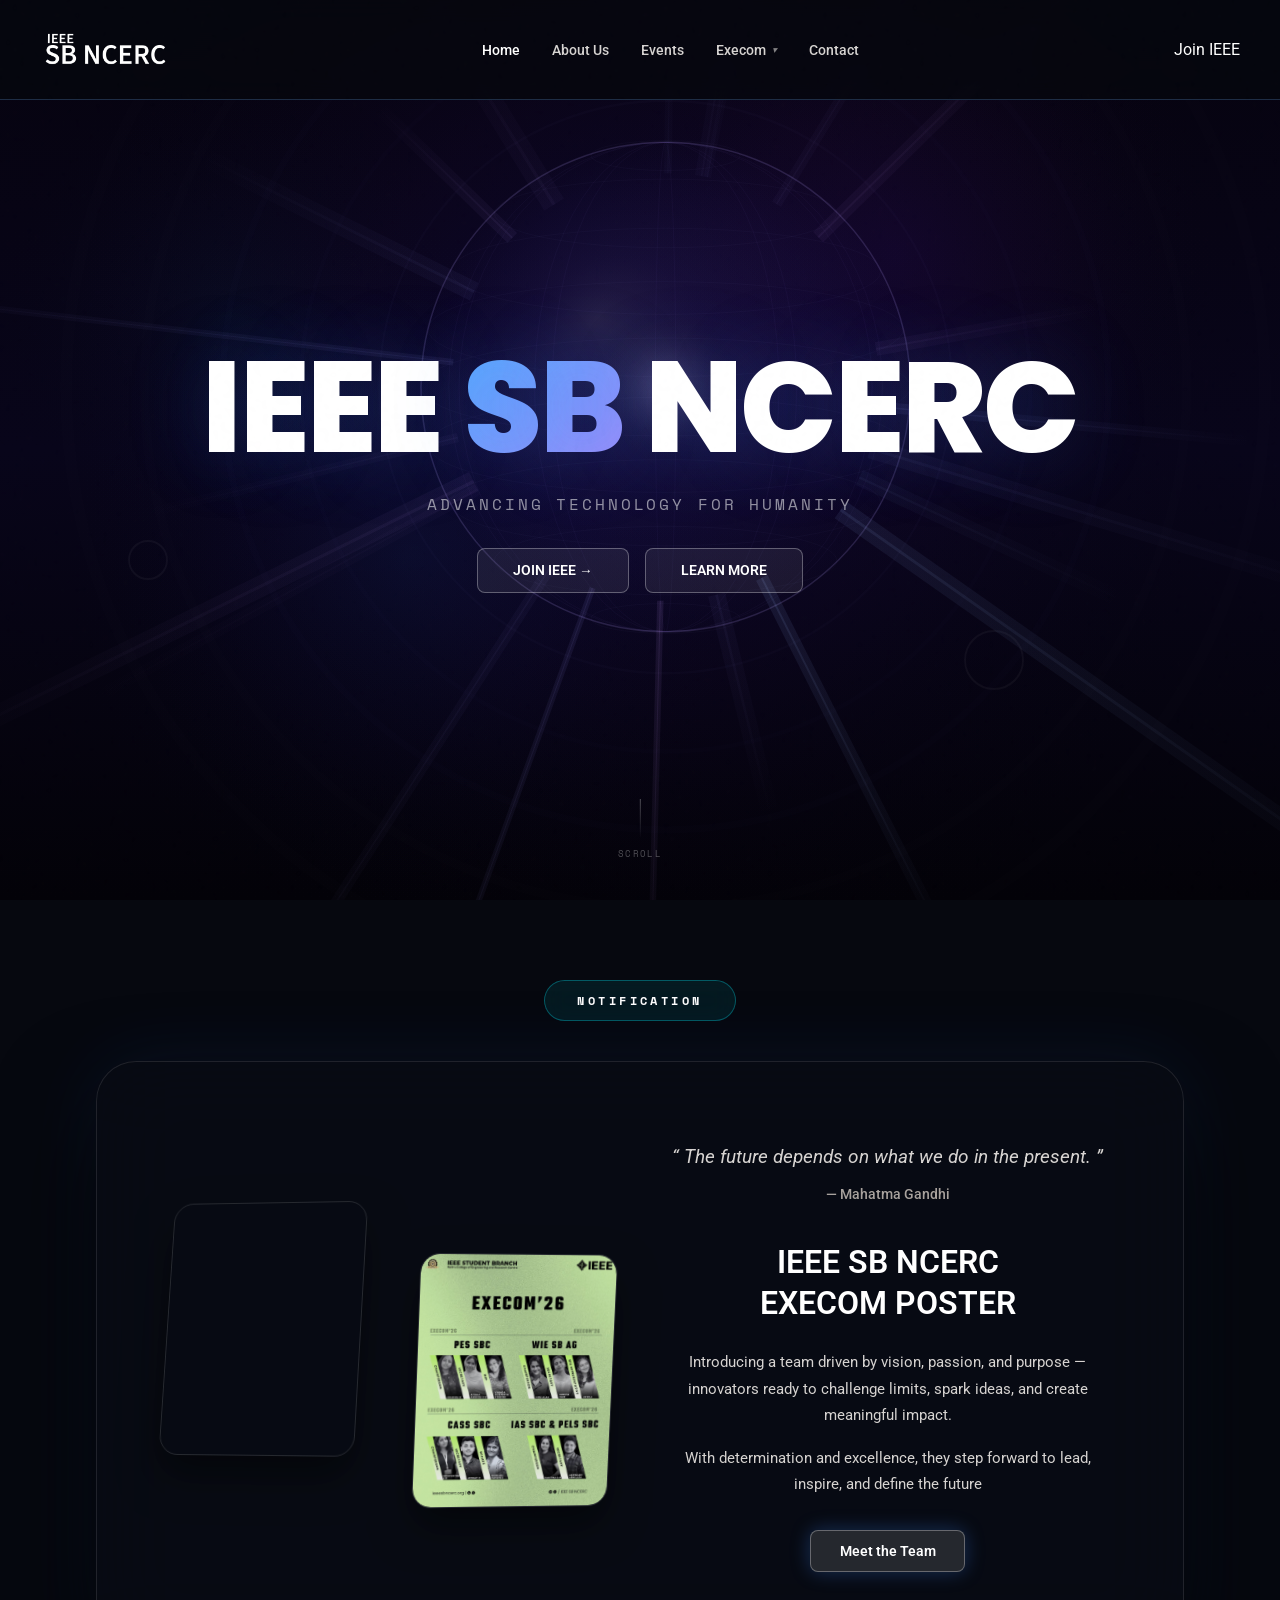
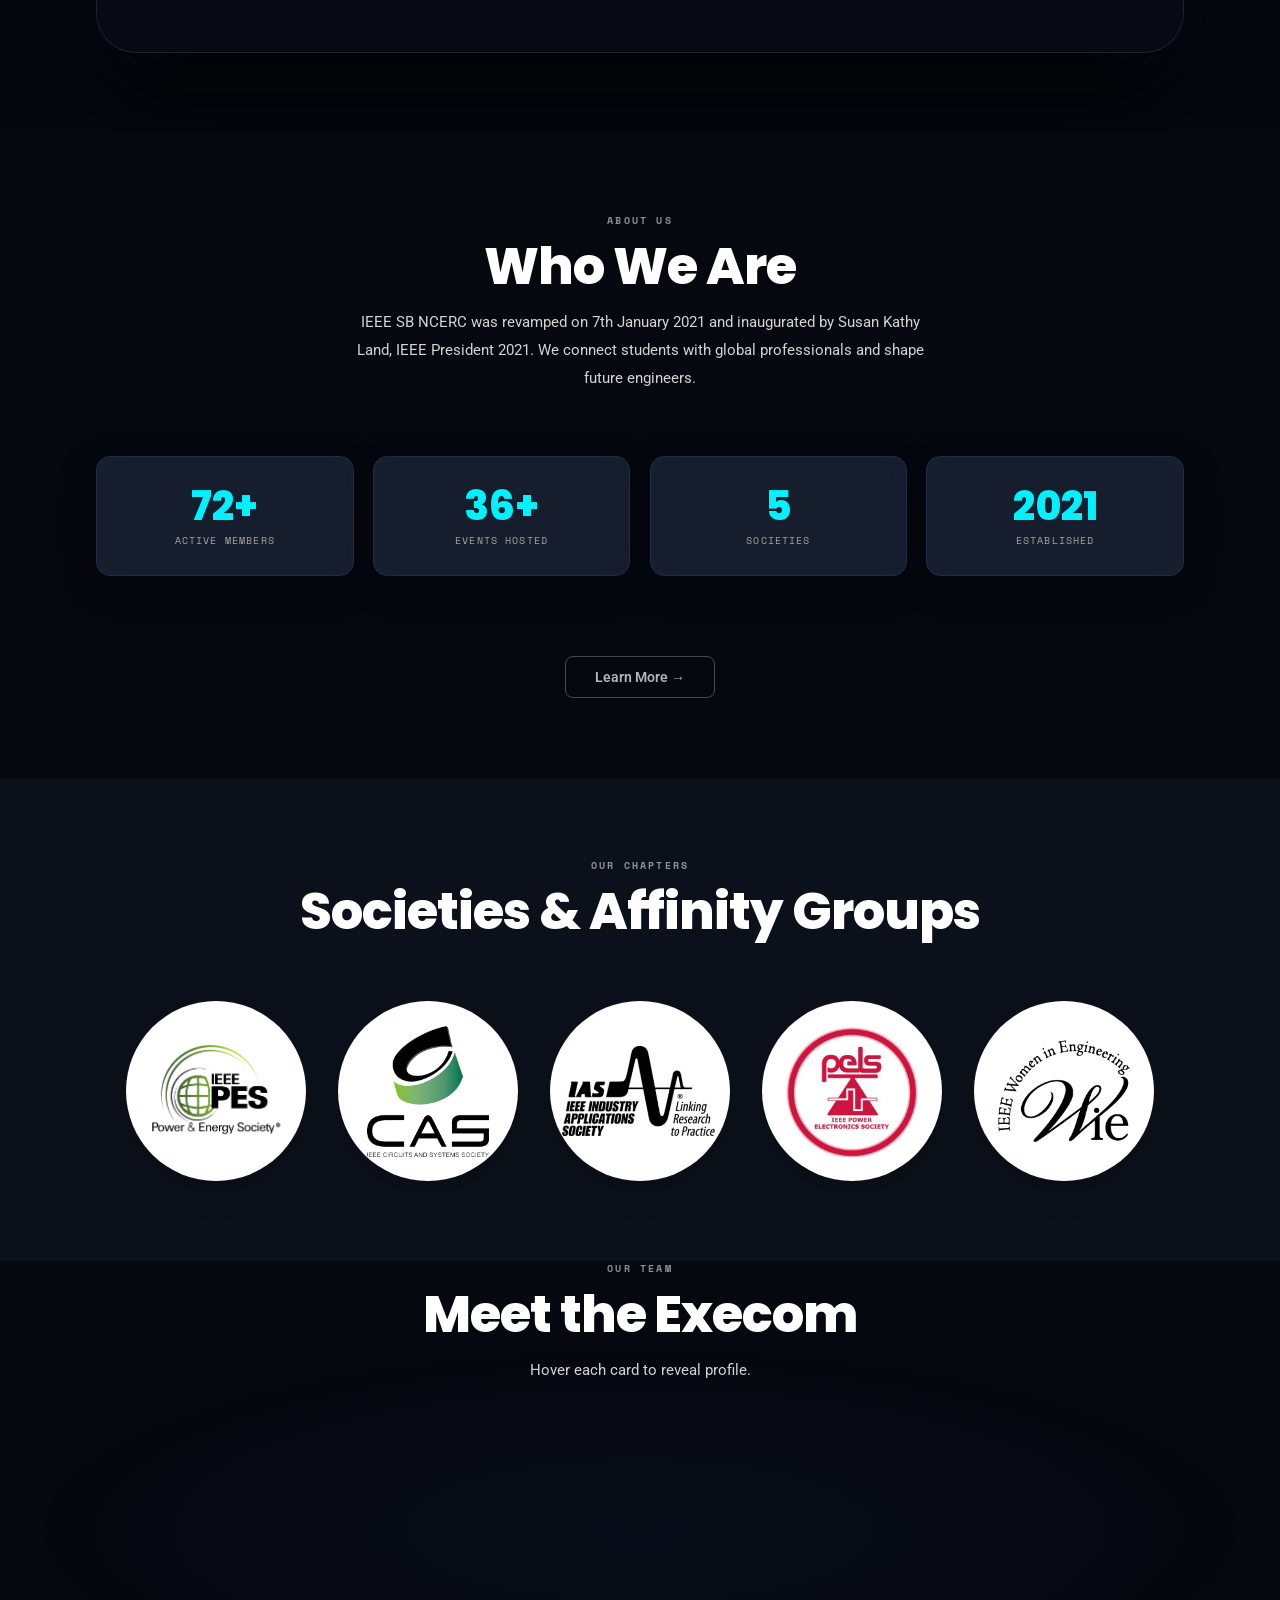
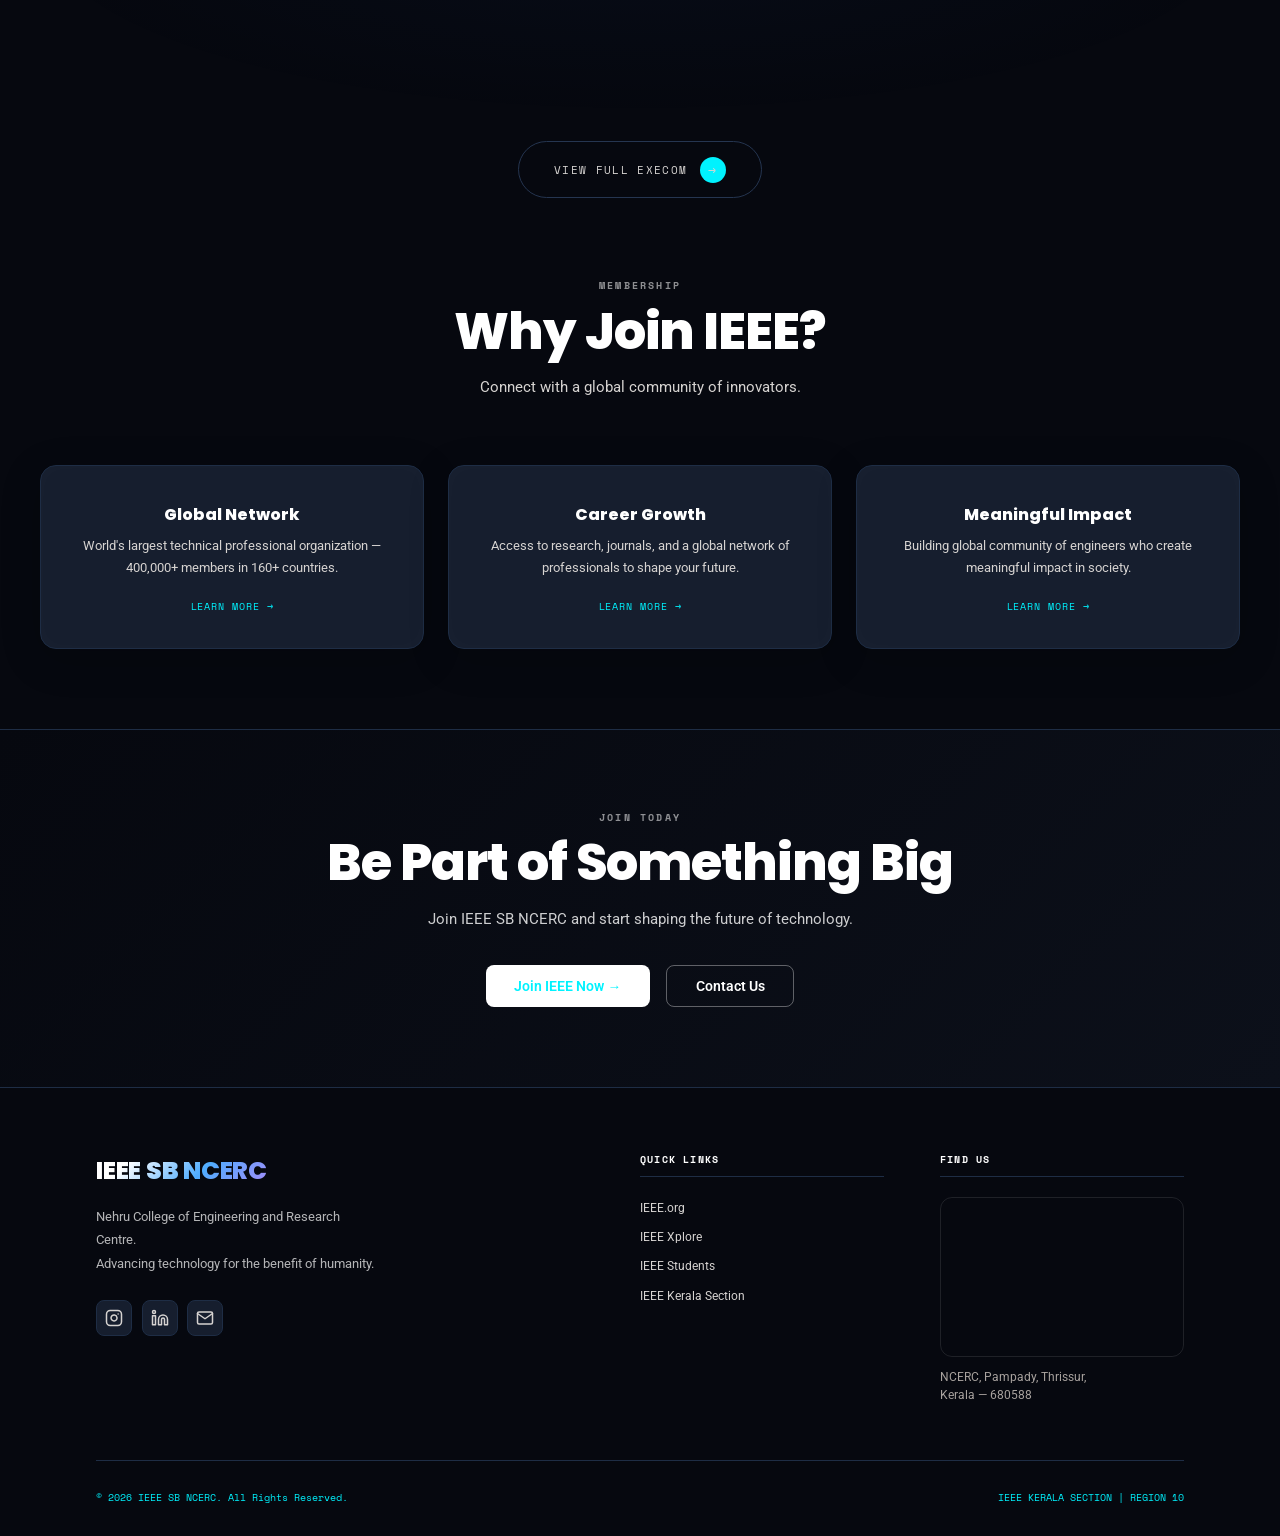
==== commit 16422b22: "Clean up society events: Remove PES, CASS, IAS, PELS events and add placeholders" ====
--- a/index.html
+++ b/index.html
@@ -11,7 +11,7 @@
     .mobile-menu.open { display:flex !important; }
 
 
-    .hero-main-title { font-family:var(--display); font-weight:800; font-size:clamp(3rem,18vw,12rem); line-height:1.05; color:#fff; letter-spacing:-0.02em; margin:0; text-shadow:0 0 80px rgba(59,130,246,0.25); white-space:normal; word-break:break-word; max-width:100%; }
+    .hero-main-title { font-family:var(--display); font-weight:800; font-size:clamp(3rem,12vw,8rem); line-height:1.05; color:#fff; letter-spacing:-0.02em; margin:0; text-shadow:0 0 80px rgba(59,130,246,0.25); white-space:normal; word-break:break-word; max-width:100%; }
     .hero-main-title .sb-highlight { background:linear-gradient(135deg,#4facfe,#a78bfa); -webkit-background-clip:text; -webkit-text-fill-color:transparent; background-clip:text; }
     .hero-tagline { font-family:var(--mono); font-size:clamp(0.7rem,2vw,1rem); letter-spacing:0.18em; text-transform:uppercase; color:rgba(255,255,255,0.55); margin-top:1rem; }
     .hero-cta { display:flex; gap:1rem; margin-top:2rem; flex-wrap:wrap; justify-content:center; }
@@ -67,10 +67,9 @@
       flex-direction: column;
       align-items: center;
       text-align: center;
-      cursor: pointer;
-      transition: transform 0.3s ease;
-    }
-    .member-card:hover { transform: translateY(-6px); }
+      cursor: default;
+      transition: none;
+    }
     .member-photo {
       width: 100%;
       aspect-ratio: 1 / 1;
@@ -78,11 +77,6 @@
       border-radius: 18px;
       border: 1px solid var(--border);
       background: var(--surface);
-      transition: border-color 0.3s, box-shadow 0.3s;
-    }
-    .member-card:hover .member-photo {
-      border-color: rgba(59,130,246,0.5);
-      box-shadow: 0 8px 30px rgba(59,130,246,0.12);
     }
     .member-photo img {
       width: 100%;
@@ -90,12 +84,6 @@
       object-fit: cover;
       object-position: center top;
       display: block;
-      transition: transform 0.5s ease, filter 0.4s;
-      filter: grayscale(10%);
-    }
-    .member-card:hover .member-photo img {
-      transform: scale(1.06);
-      filter: grayscale(0%);
     }
     .member-info {
       padding: 0.7rem 0.2rem 0.3rem;
@@ -268,9 +256,7 @@
   <div class="hero-decoration ring" style="top: 70%; right: 20%; animation-delay: -1s; width: 60px; height: 60px;"></div>
 
   <div class="hero-inner">
-    <div class="hero-badge reveal-stagger">
-      <div class="hero-badge-dot"></div>IEEE Student Branch | NCERC Thrissur
-    </div>
+    
     <h1 class="hero-main-title reveal-stagger" style="transition-delay: 0.1s;">IEEE <span class="sb-highlight">SB</span> NCERC</h1>
     <p class="hero-tagline reveal-stagger" style="transition-delay: 0.2s;">Advancing Technology for Humanity</p>
     <div class="hero-cta reveal-stagger" style="transition-delay: 0.3s;">
--- a/css/style.css
+++ b/css/style.css
@@ -697,7 +697,7 @@
 /* ── FOOTER ── */
 footer { background:#020408; border-top:1px solid var(--border); padding:5rem 2.5rem 2.5rem; position:relative; z-index:1; }
 .footer-inner { max-width:1200px; margin:0 auto; }
-.footer-top { display:grid; grid-template-columns:2fr 1fr 1fr 1fr; gap:3.5rem; margin-bottom:3.5rem; }
+.footer-top { display:grid; grid-template-columns:2fr 1fr 1fr; gap:3.5rem; margin-bottom:3.5rem; }
 .footer-brand { 
   font-family: var(--display); 
   font-weight: 800; 
@@ -1776,7 +1776,7 @@
   .societies-wrapper { grid-template-columns: 1fr 1fr !important; }
   .execom-home-grid { grid-template-columns: 1fr 1fr !important; }
   .society-abbr-big { font-size: 1.8rem !important; }
-  #hero h1 { font-size: 1.9rem !important; }
+  .hero-main-title { font-size: clamp(2.8rem,17vw,5rem) !important; white-space: normal !important; word-break: break-word !important; }
 }
 
 /* ── Tablet ── */
@@ -1870,7 +1870,11 @@
 .connect-wrap { position: relative; z-index: 2; }
 /* Fix team */
 .team-section-label { text-align: left !important; }
-.execom-grid { text-align: left !important; }
+.execom-grid { 
+  text-align: left !important; 
+  content-visibility: auto;
+  contain-intrinsic-size: 1px 350px;
+}
 
 /* ── PARTICLE CANVAS FINAL FIX ── */
 #page-bg-canvas {
@@ -1988,7 +1992,7 @@
 
   /* HERO */
   #hero { padding: calc(56px + 1.5rem) 1rem 3rem !important; }
-  #hero h1 { font-size: clamp(1.8rem,7vw,2.8rem) !important; }
+  .hero-main-title { font-size: clamp(3.5rem,20vw,7rem) !important; white-space: normal !important; word-break: break-word !important; }
   .hero-badge { font-size: 0.52rem !important; padding: 0.25rem 0.7rem !important; }
   .hero-sub { font-size: 0.62rem !important; letter-spacing: 0.15em !important; }
   .hero-cta { flex-direction: column !important; align-items: center !important; gap: 0.8rem !important; }
@@ -2038,6 +2042,7 @@
   .execom-name { font-size: 0.82rem !important; }
   .execom-role { font-size: 0.52rem !important; }
   .team-center-wrap { padding: 0 !important; }
+  .member-photo img { filter: none !important; transition: none !important; }
 
   /* WHY JOIN */
   .why-section { padding: 3rem 1rem !important; }
@@ -2102,7 +2107,7 @@
   .societies-wrapper { grid-template-columns: 1fr 1fr !important; }
   .execom-home-grid { grid-template-columns: 1fr 1fr !important; gap: 0.6rem !important; }
   .execom-grid { grid-template-columns: 1fr 1fr !important; gap: 0.6rem !important; }
-  #hero h1 { font-size: 1.7rem !important; }
+  .hero-main-title { font-size: clamp(3rem,18vw,6rem) !important; white-space: normal !important; word-break: break-word !important; }
   .hero-badge { display: none !important; }
   .section-title { font-size: 1.4rem !important; }
   .about-stat .num { font-size: 1.6rem !important; }
@@ -2201,6 +2206,17 @@
   margin-bottom: 2rem;
 }
 
+.member-grid-4 {
+      display: grid;
+      grid-template-columns: repeat(4, 1fr);
+      gap: 1.5rem;
+      max-width: 1000px;
+      margin: 3rem auto 2rem;
+      padding: 0 1rem;
+      content-visibility: auto;
+      contain-intrinsic-size: 1px 300px;
+    }
+
 .sidebar-meta-grid {
   display: grid;
   grid-template-columns: 1fr;
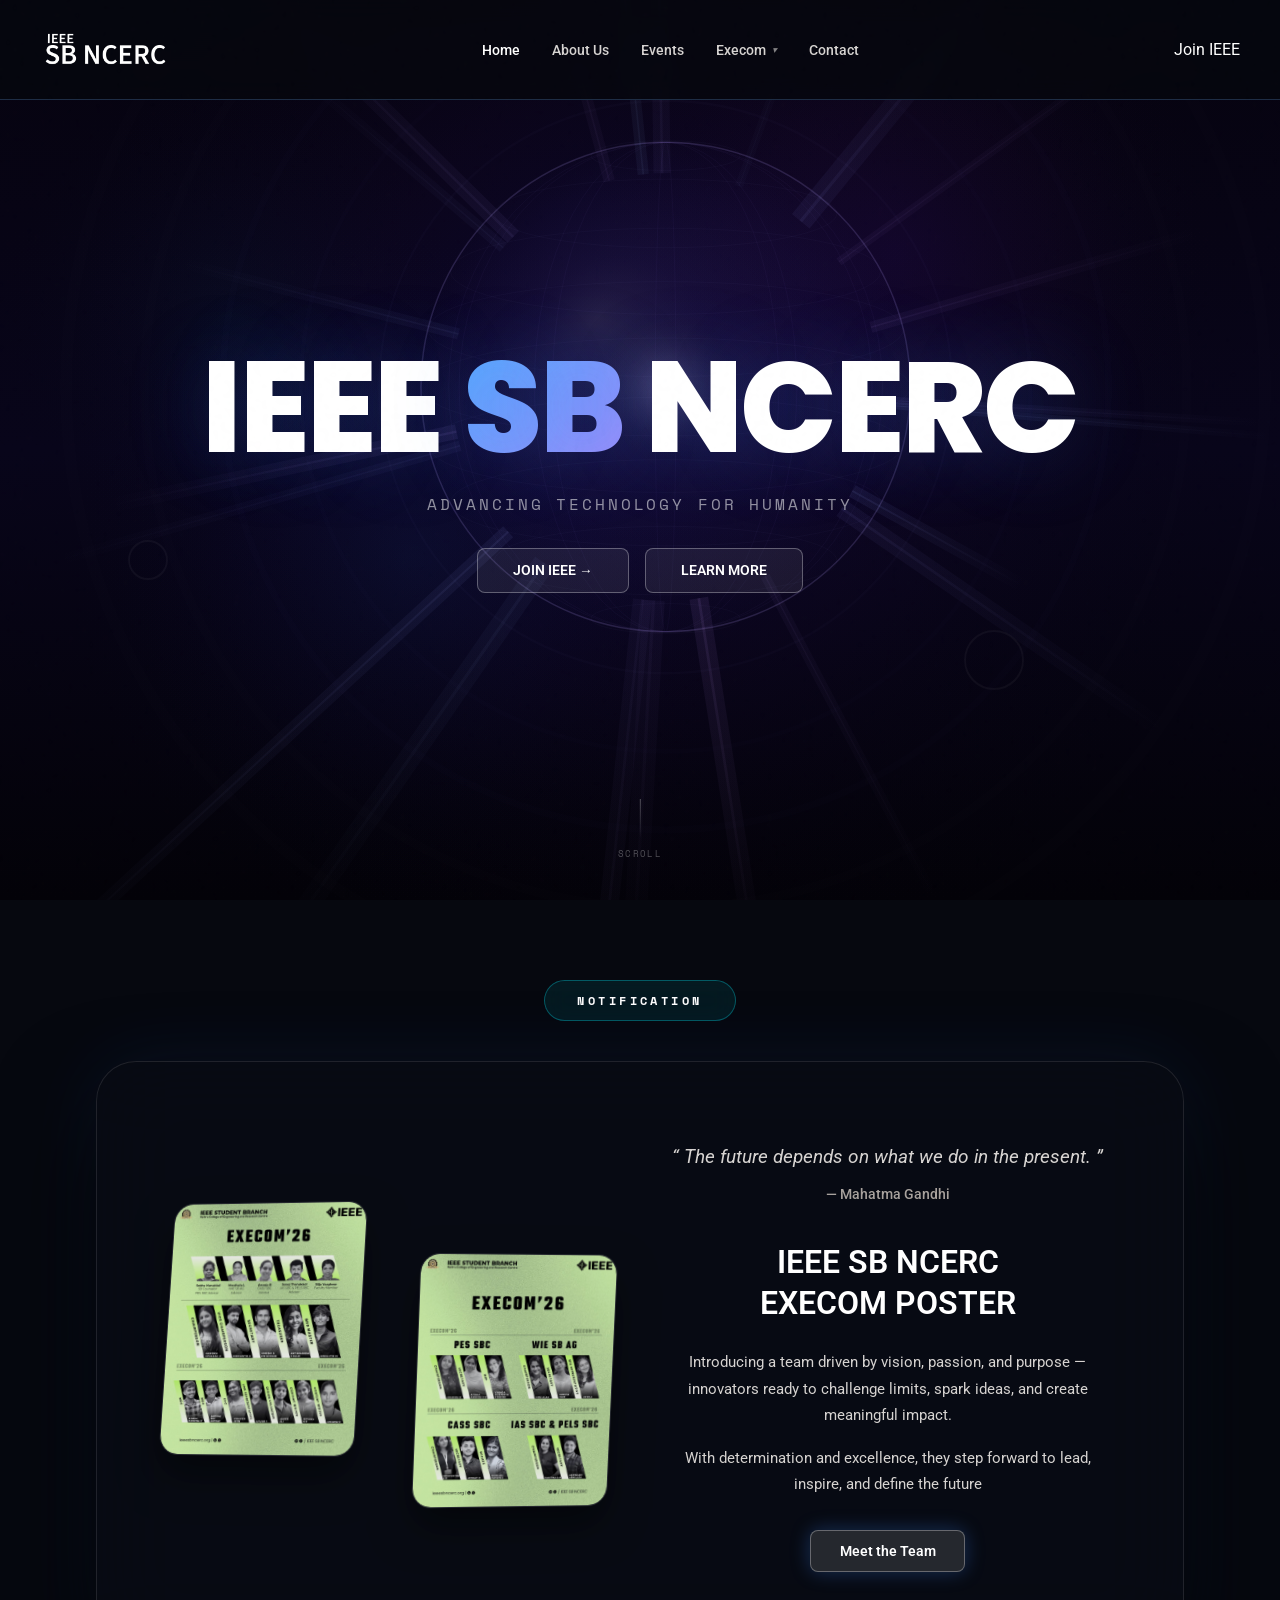
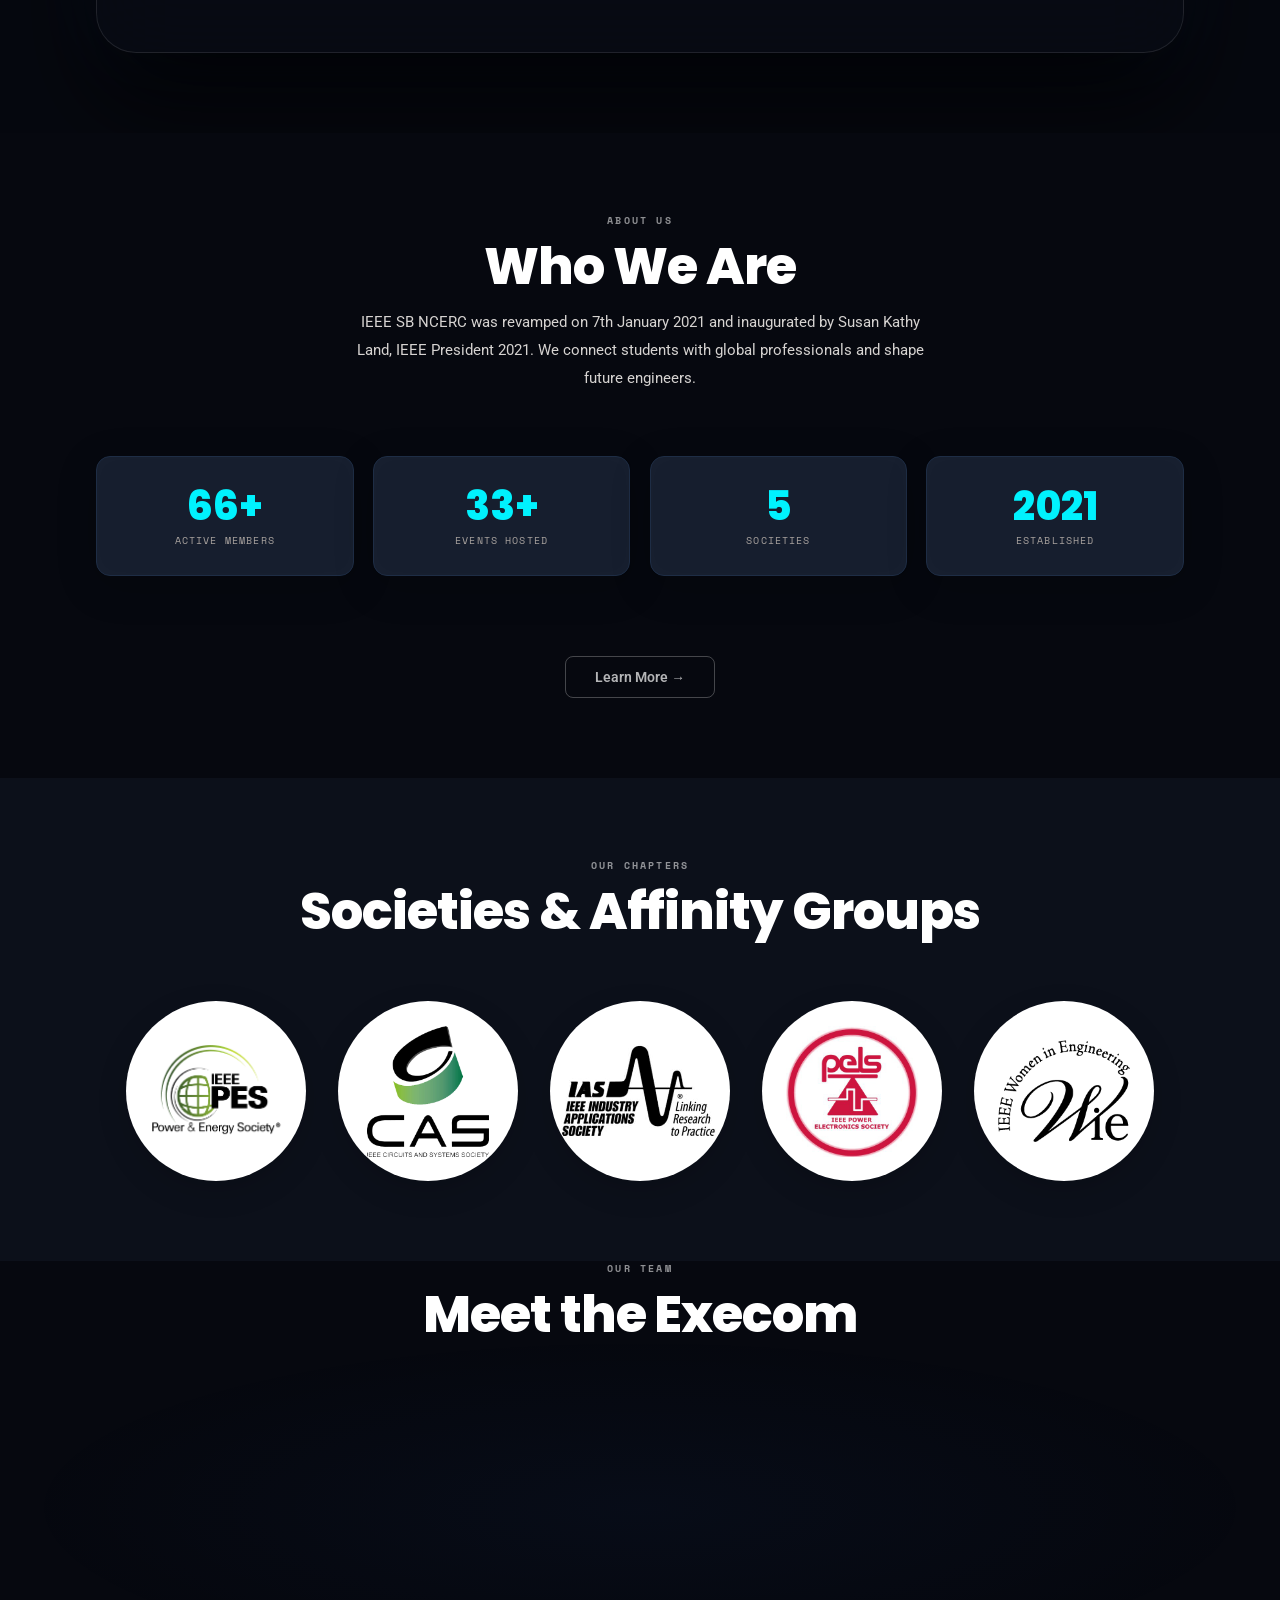
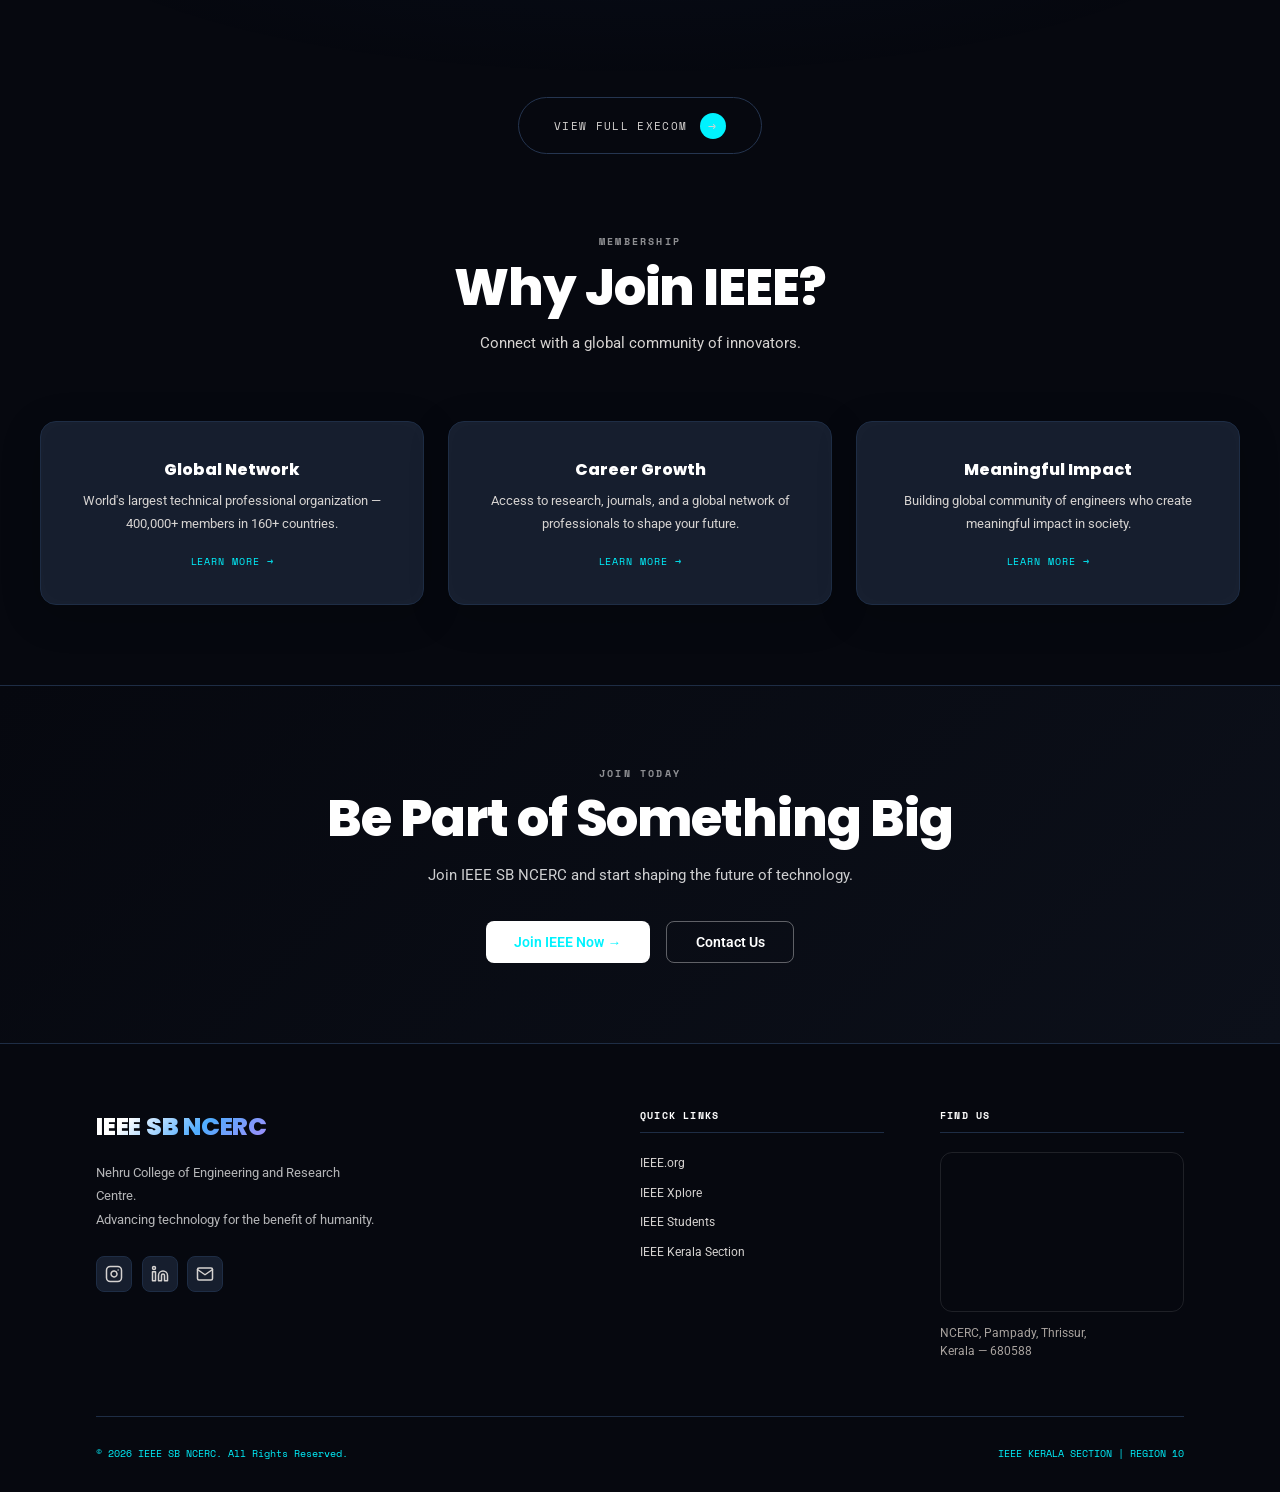
==== commit 2a0674b7: "Remove 'Hover each card' label from home page" ====
--- a/index.html
+++ b/index.html
@@ -374,7 +374,7 @@
   <div class="home-wrap">
     <div class="section-label">Our Team</div>
     <h2 class="section-title">Meet the Execom</h2>
-    <p class="section-sub" style="margin-bottom:0;">Hover each card to reveal profile.</p>
+    <p class="section-sub" style="margin-bottom:0; visibility: hidden; height: 0;"></p>
     <div class="member-grid-4 reveal-scale">
       <div class="member-card">
         <div class="member-photo"><img src="images/past-2025/Shobha Mam.jpg" alt="Dr. Sobha Manakkal" loading="eager" decoding="async"></div>
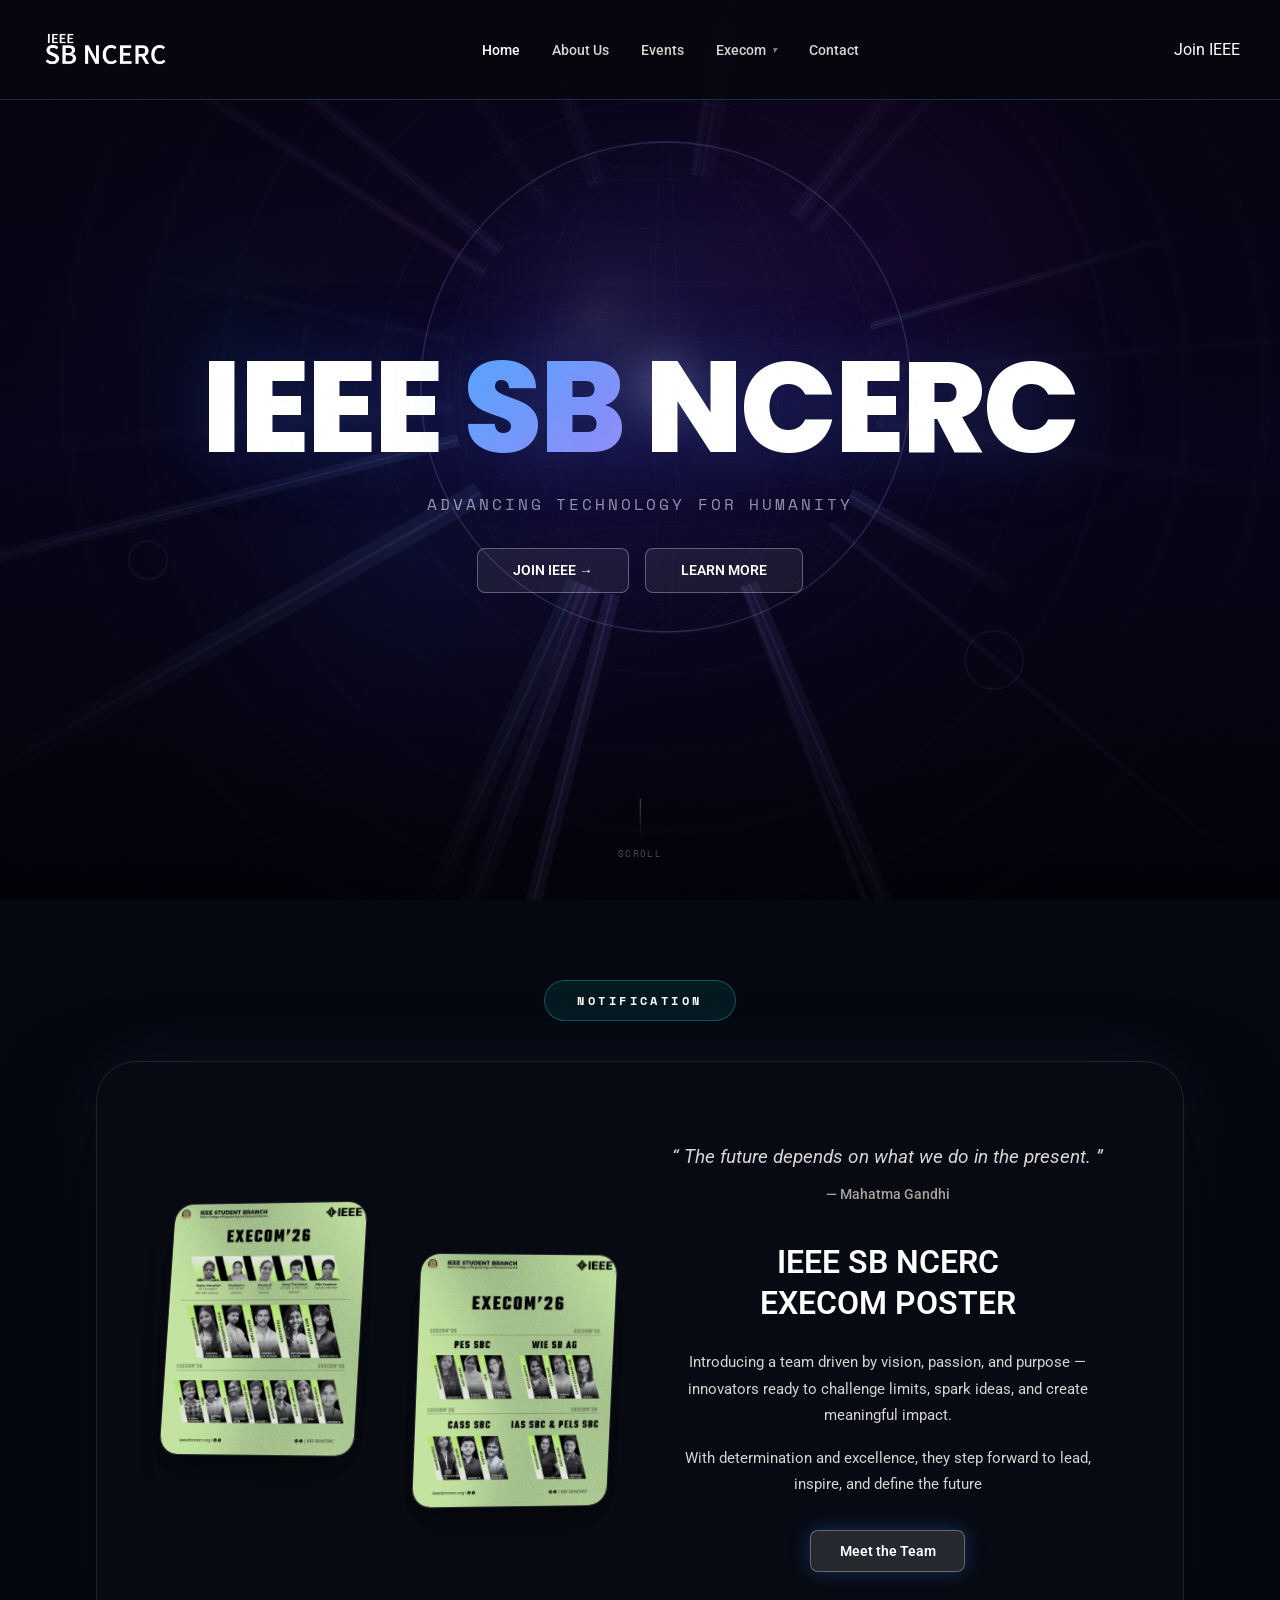
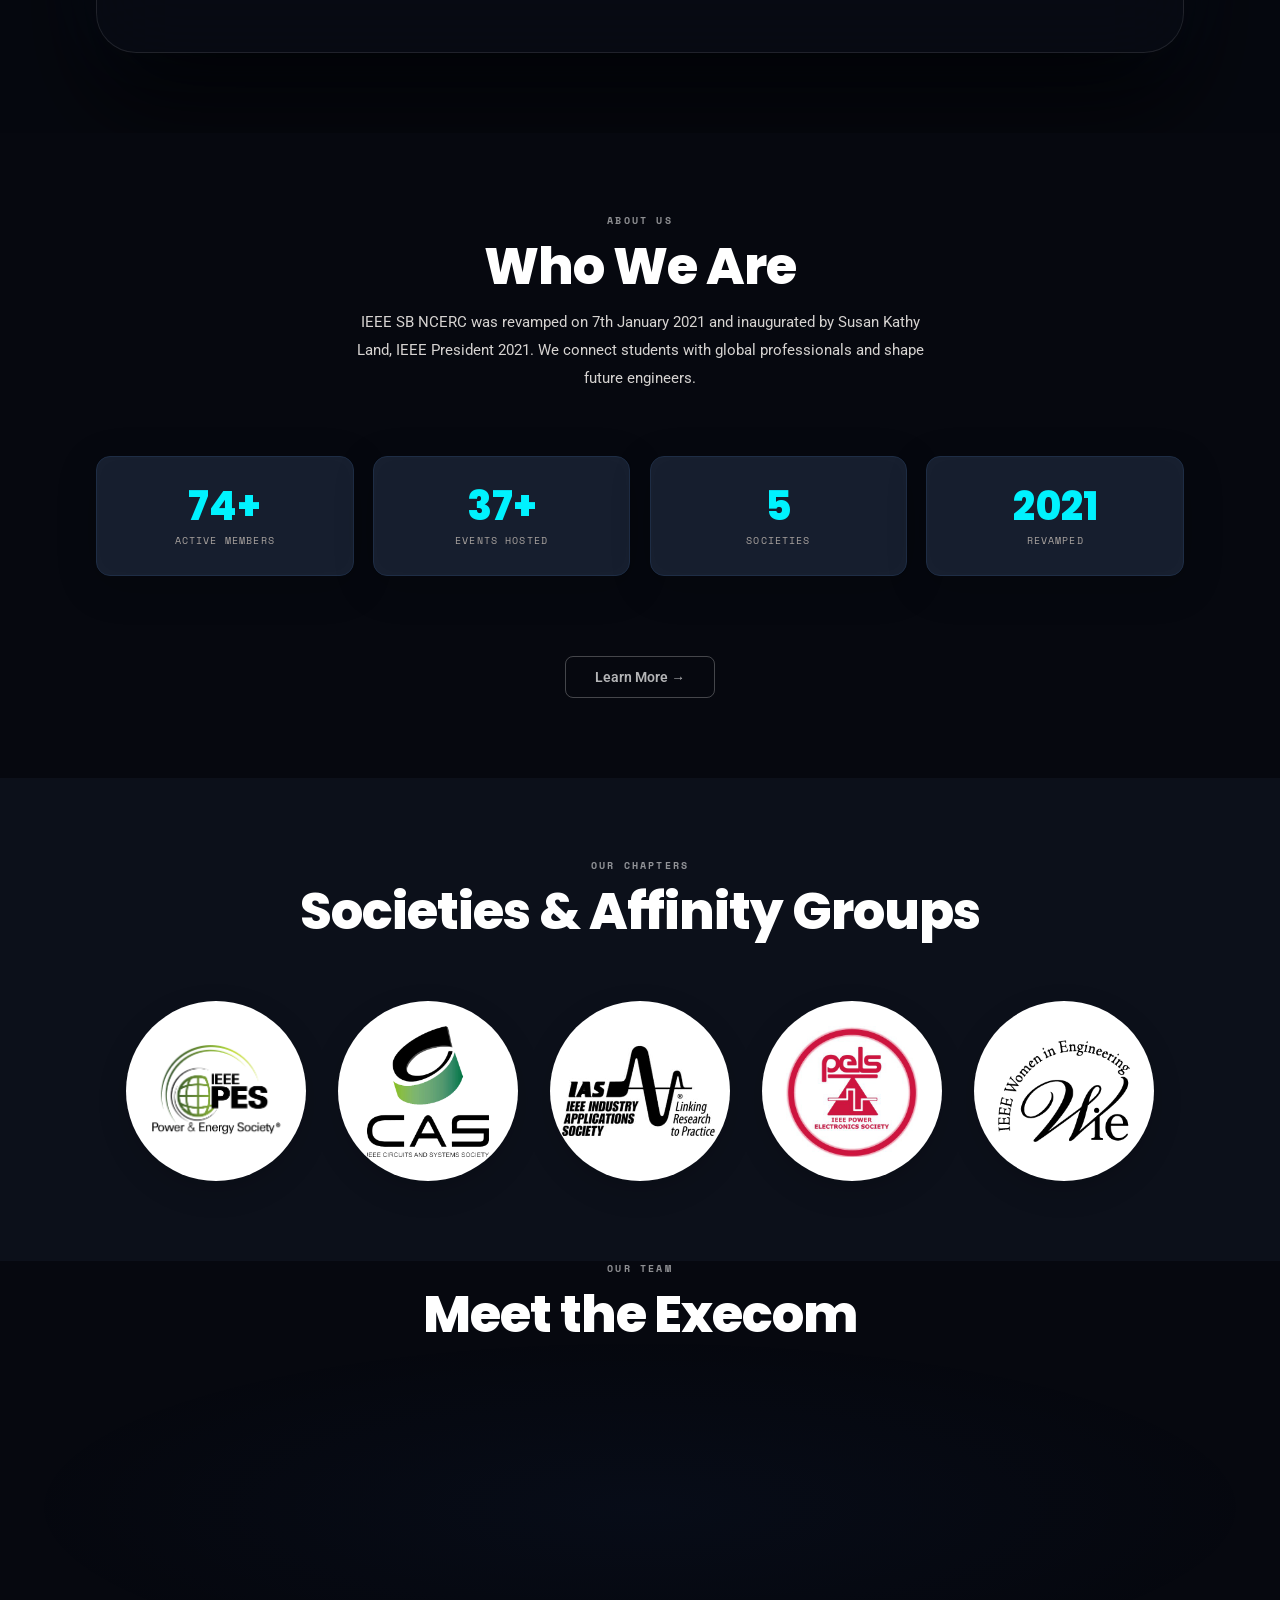
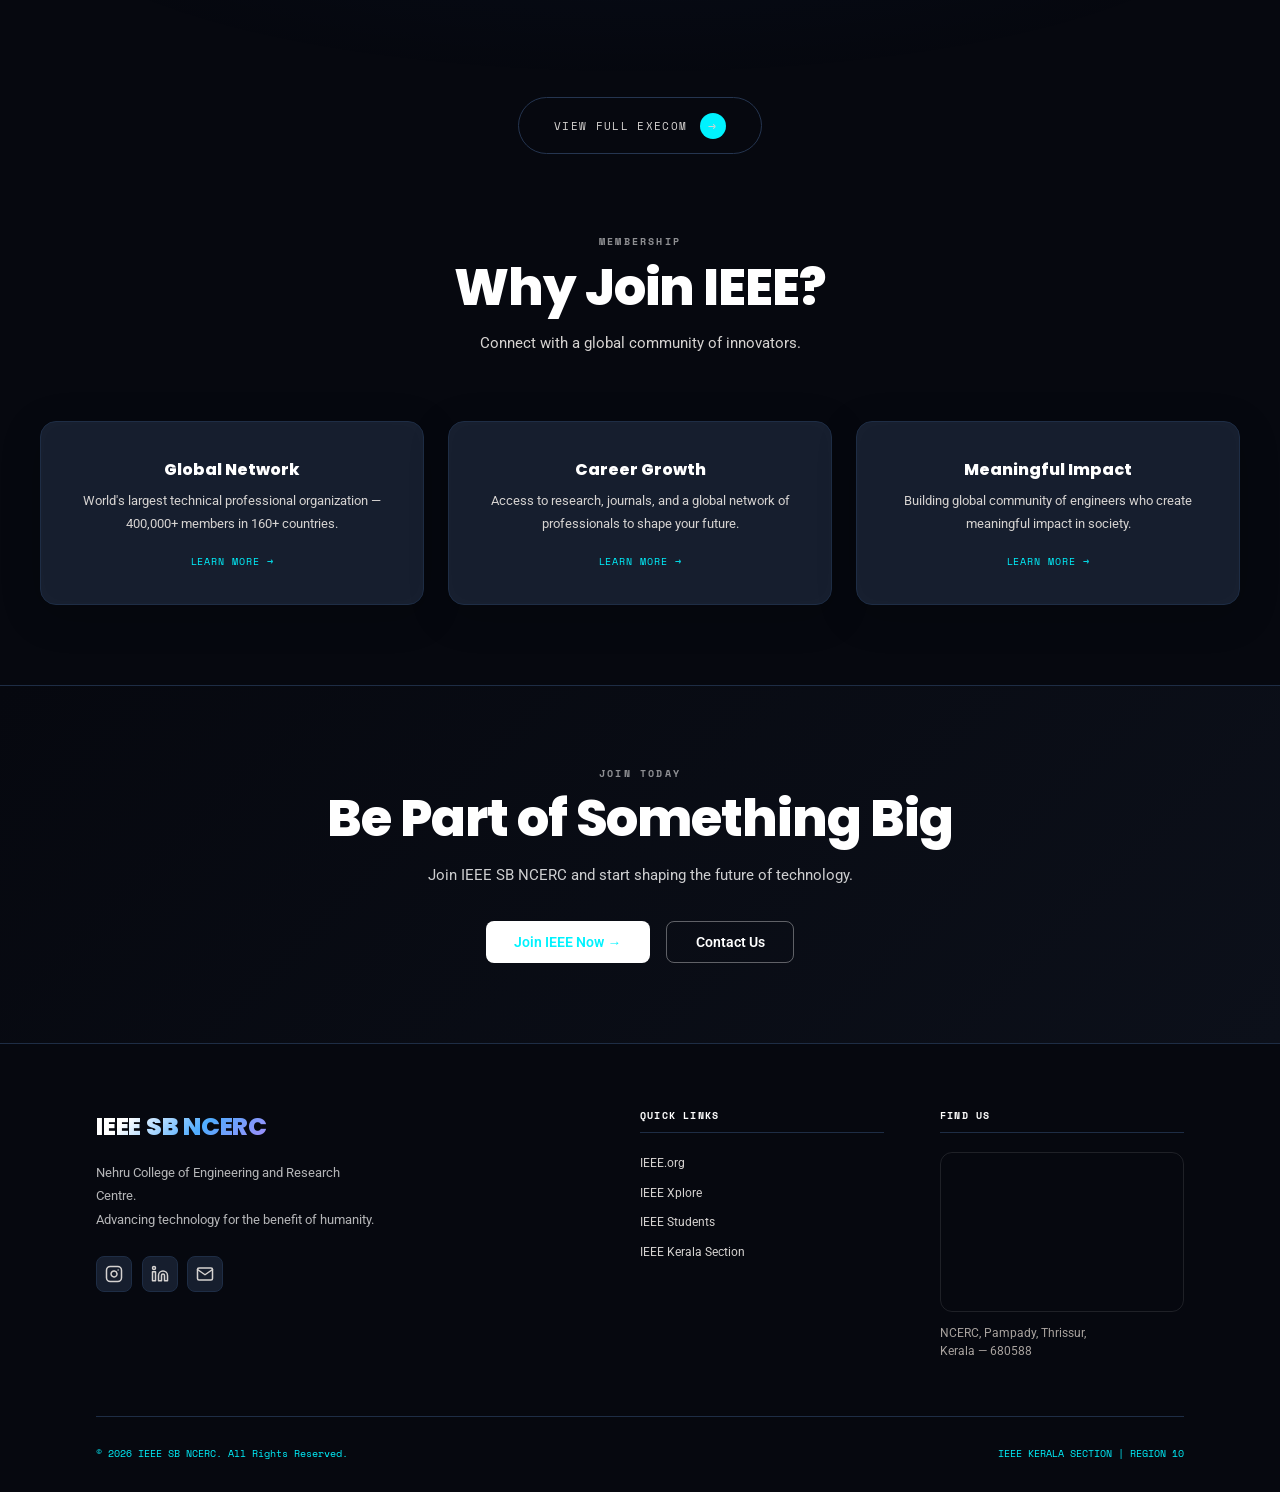
==== commit 8018f7d3: "Updated AGM 2026, Circuit Showdown, and site-wide mobile responsiveness polish" ====
--- a/index.html
+++ b/index.html
@@ -324,7 +324,7 @@
       <div class="about-stat glass-card-wonder"><span class="num" data-count="100" data-suffix="+">0</span><span class="lbl">Active Members</span></div>
       <div class="about-stat glass-card-wonder offset-y-md"><span class="num" data-count="50" data-suffix="+">0</span><span class="lbl">Events Hosted</span></div>
       <div class="about-stat glass-card-wonder"><span class="num" data-count="5">0</span><span class="lbl">Societies</span></div>
-      <div class="about-stat glass-card-wonder offset-y-md"><span class="num">2021</span><span class="lbl">Established</span></div>
+      <div class="about-stat glass-card-wonder offset-y-md"><span class="num">2021</span><span class="lbl">Revamped</span></div>
     </div>
     <div style="margin-top:5rem;" class="reveal-stagger"><a href="about.html" class="btn btn-outline">Learn More →</a></div>
   </div>
@@ -377,8 +377,8 @@
     <p class="section-sub" style="margin-bottom:0; visibility: hidden; height: 0;"></p>
     <div class="member-grid-4 reveal-scale">
       <div class="member-card">
-        <div class="member-photo"><img src="images/past-2025/Shobha Mam.jpg" alt="Dr. Sobha Manakkal" loading="eager" decoding="async"></div>
-        <div class="member-info"><span class="member-role" style="color:var(--gold);">SB Counselor</span><p class="member-name">Dr. Sobha Manakkal</p></div>
+        <div class="member-photo"><img src="images/shobha mam new pic.jpeg" alt="Dr. Sobha Manakkal" loading="eager" fetchpriority="high" decoding="async"></div>
+        <div class="member-info"><span class="member-role" style="color:var(--gold);">SB Counselor &amp; PES Advisor</span><p class="member-name">Dr. Sobha Manakkal</p></div>
       </div>
       <div class="member-card">
         <div class="member-photo"><img src="images/AARDRA SIVADAS C.jpg" alt="Aardra Sivadas C" loading="eager" decoding="async"></div>
--- a/css/style.css
+++ b/css/style.css
@@ -484,10 +484,11 @@
 /* ── EXECOM CARDS ── */
 .execom-grid {
   max-width:1200px; margin:3rem auto 0;
-  display:grid; grid-template-columns:repeat(auto-fill, minmax(200px,1fr));
+  display:flex; flex-wrap:wrap; justify-content:center;
   gap:1.5rem;
 }
 .execom-card {
+  flex: 0 1 220px; width: 100%;
   position:relative; border-radius:16px; overflow:hidden;
   background:var(--surface); border:1px solid var(--border);
   transition:all 0.4s cubic-bezier(.34,1.56,.64,1);
@@ -645,6 +646,9 @@
 .about-card::before { content:''; position:absolute; top:0; left:0; right:0; height:3px; background:linear-gradient(90deg, var(--accent), var(--cyan)); }
 .about-card-glow { position:absolute; top:-40%; left:-40%; width:80%; height:80%; background:radial-gradient(circle, rgba(59,130,246,0.06), transparent 70%); pointer-events:none; }
 .about-stat-grid { display:grid; grid-template-columns:1fr 1fr; gap:1.2rem; }
+@media (max-width: 480px) {
+  .about-stat-grid { grid-template-columns: 1fr; }
+}
 .about-stat { padding:1.3rem; background:var(--bg2); border:1px solid var(--border); border-radius:10px; transition:all 0.25s; }
 .about-stat:hover { border-color:var(--accent2); transform:translateY(-2px); }
 .about-stat .num { font-family:var(--display); font-weight:800; font-size:2rem; color:var(--accent); }
@@ -654,6 +658,8 @@
 
 /* ── GALLERY ── */
 .gallery-masonry { columns:3; gap:1.2rem; margin-top:2.5rem; }
+@media (max-width: 900px) { .gallery-masonry { columns: 2; } }
+@media (max-width: 500px) { .gallery-masonry { columns: 1; } }
 .gallery-item { break-inside:avoid; margin-bottom:1.2rem; position:relative; overflow:hidden; border-radius:12px; cursor:pointer; border:1px solid var(--border); }
 .gallery-item img { width:100%; display:block; transition:transform 0.5s; }
 .gallery-item:hover img { transform:scale(1.06); }
